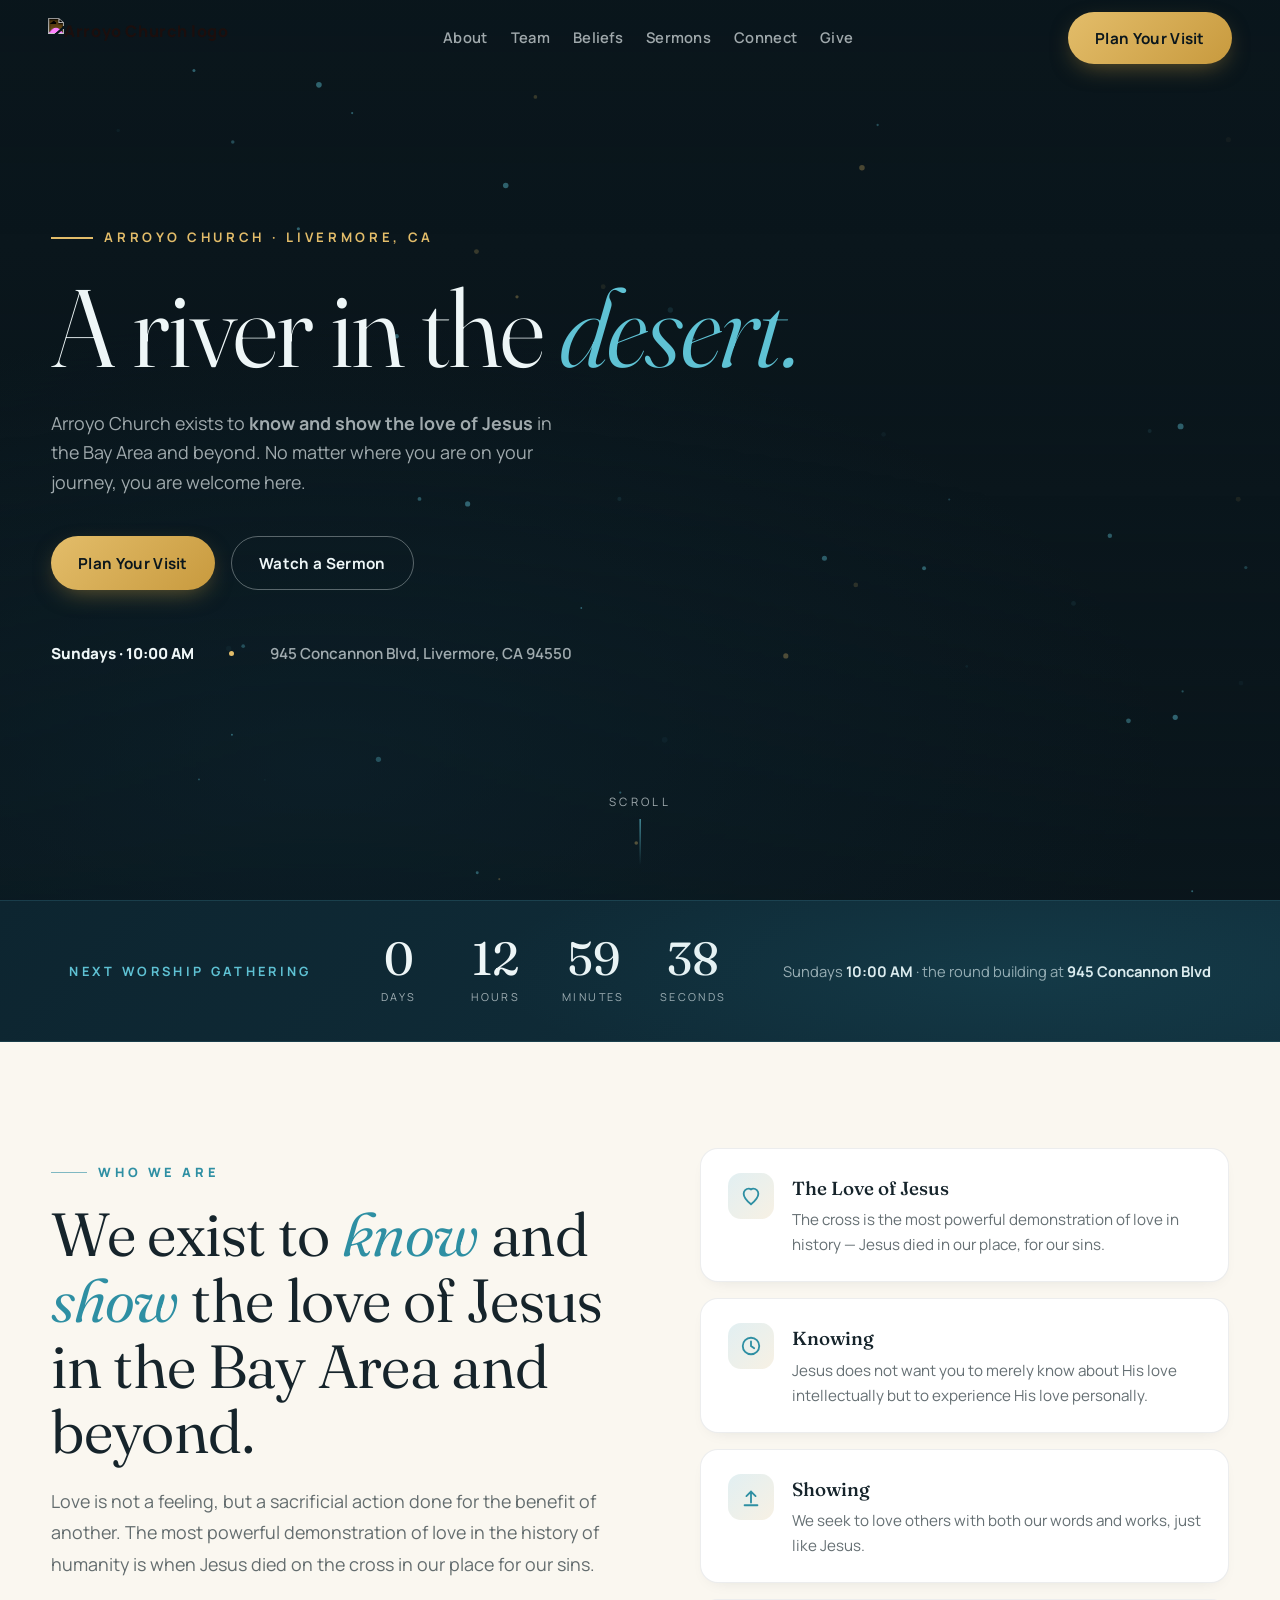
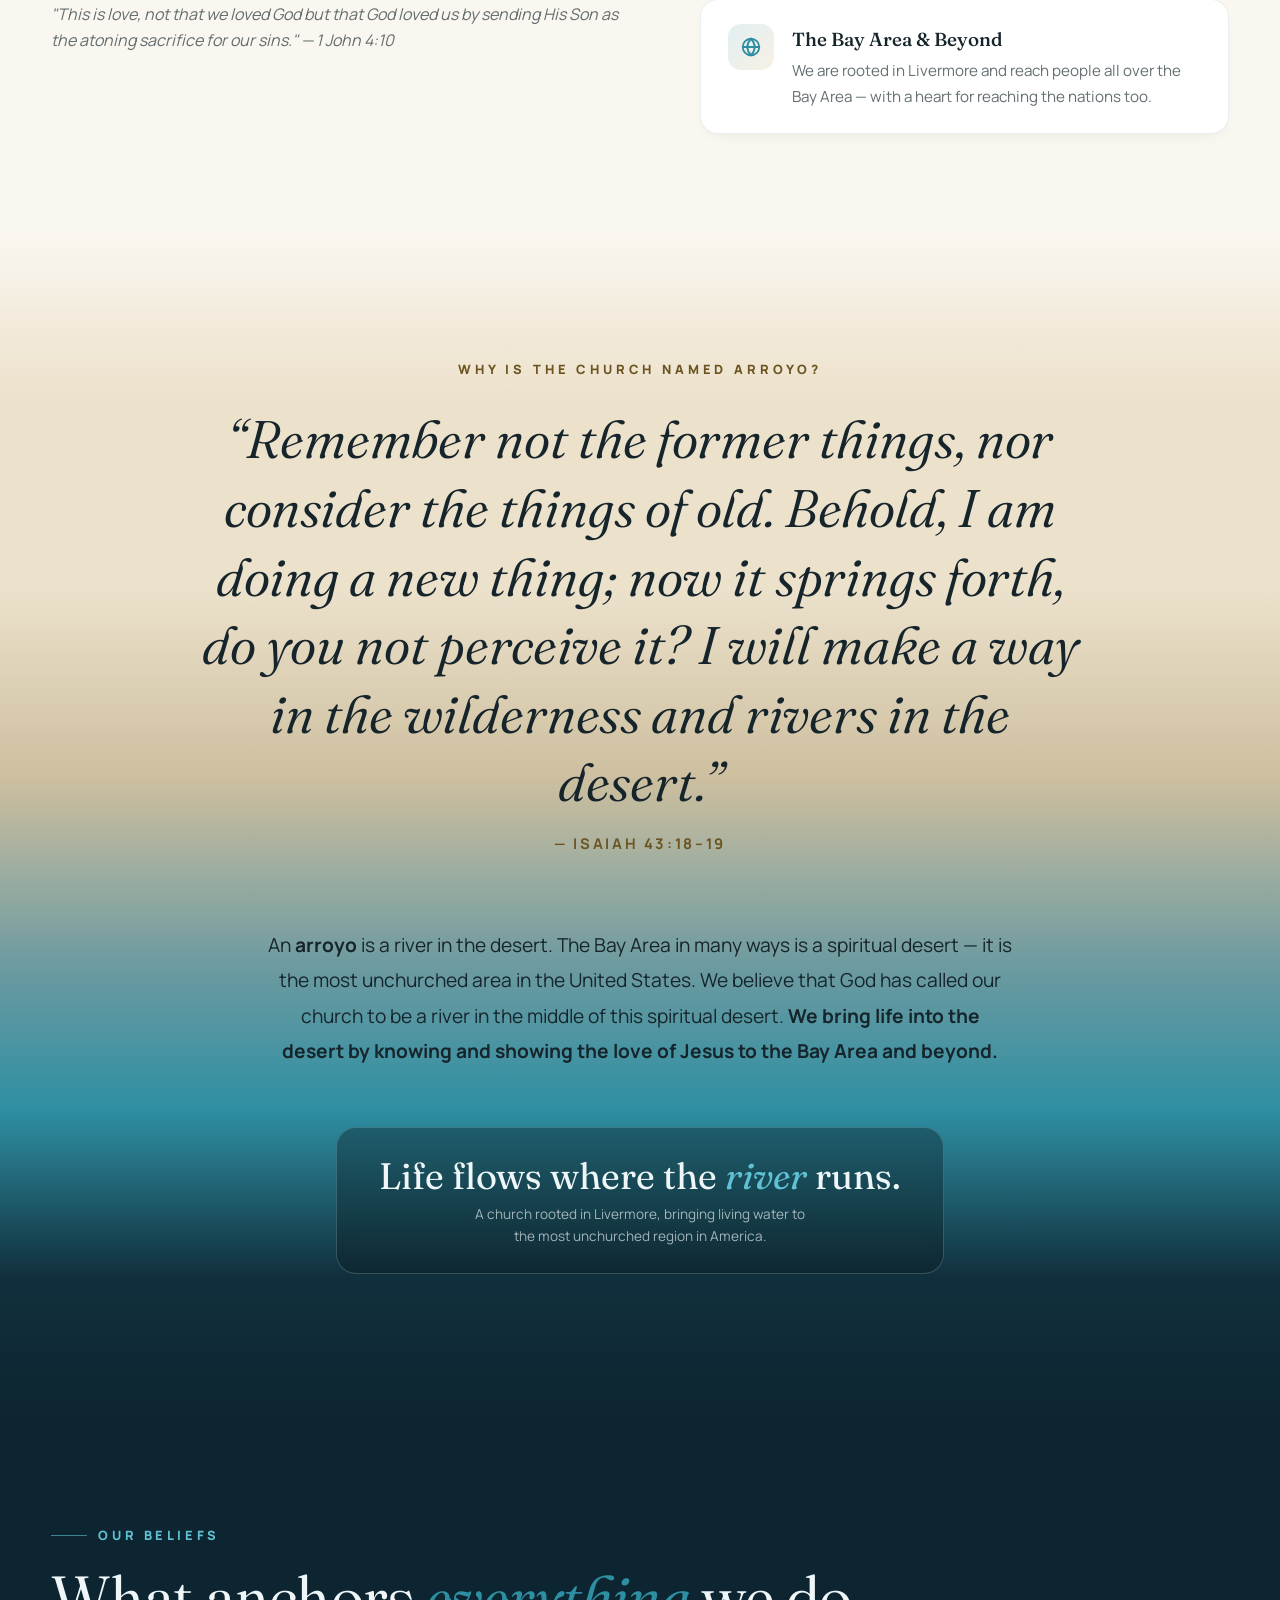
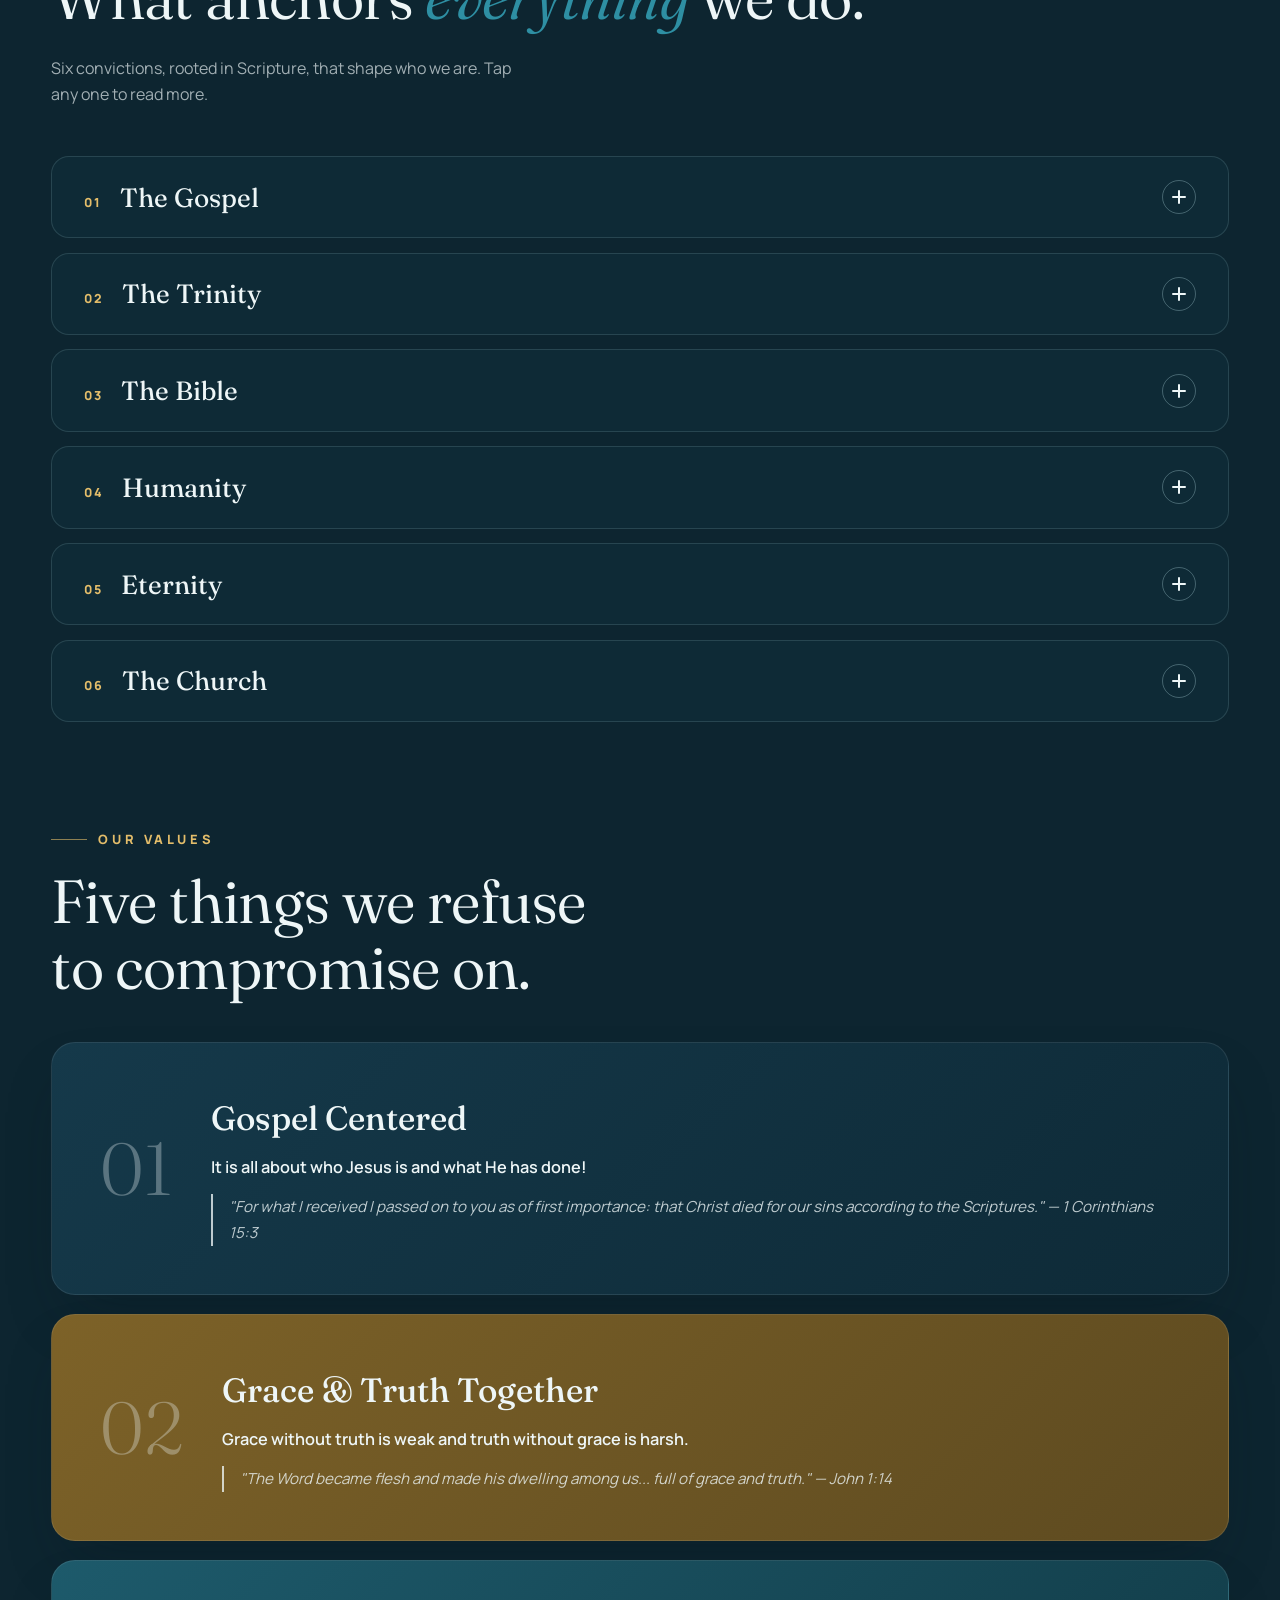
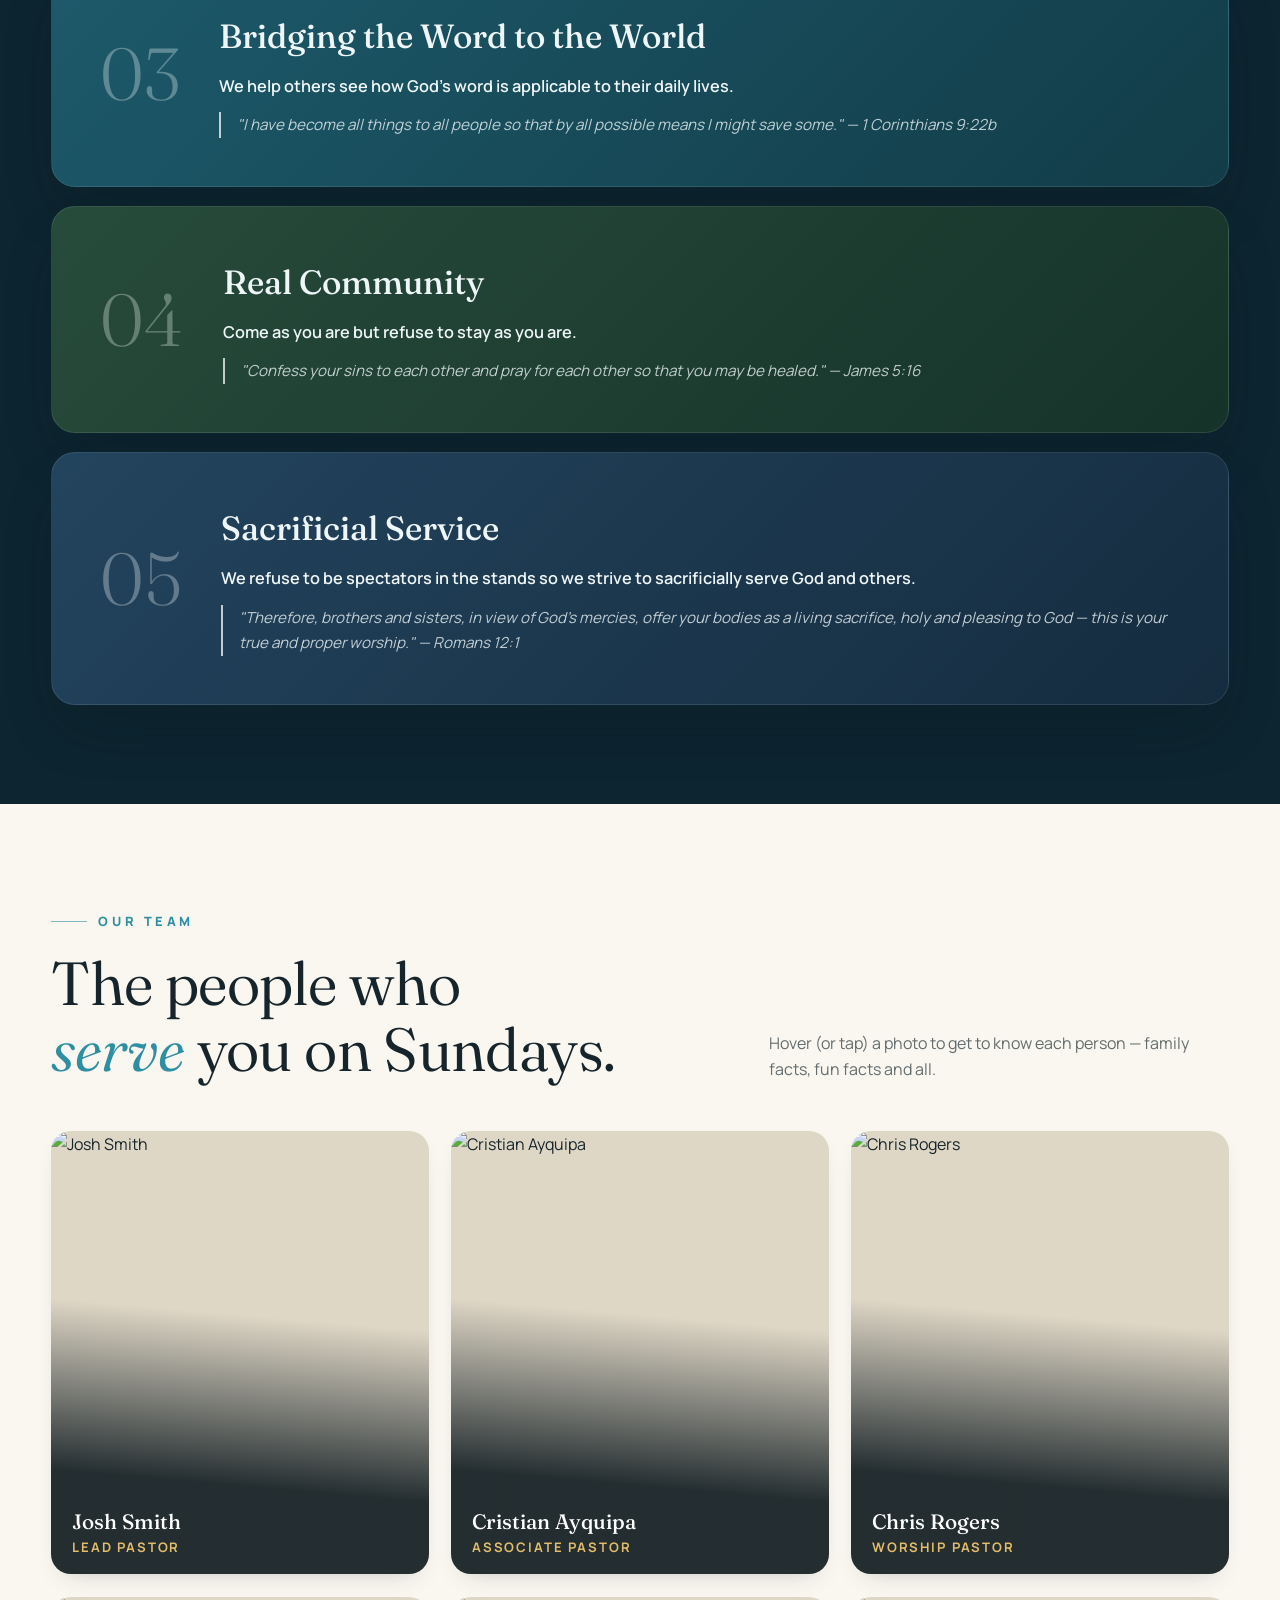
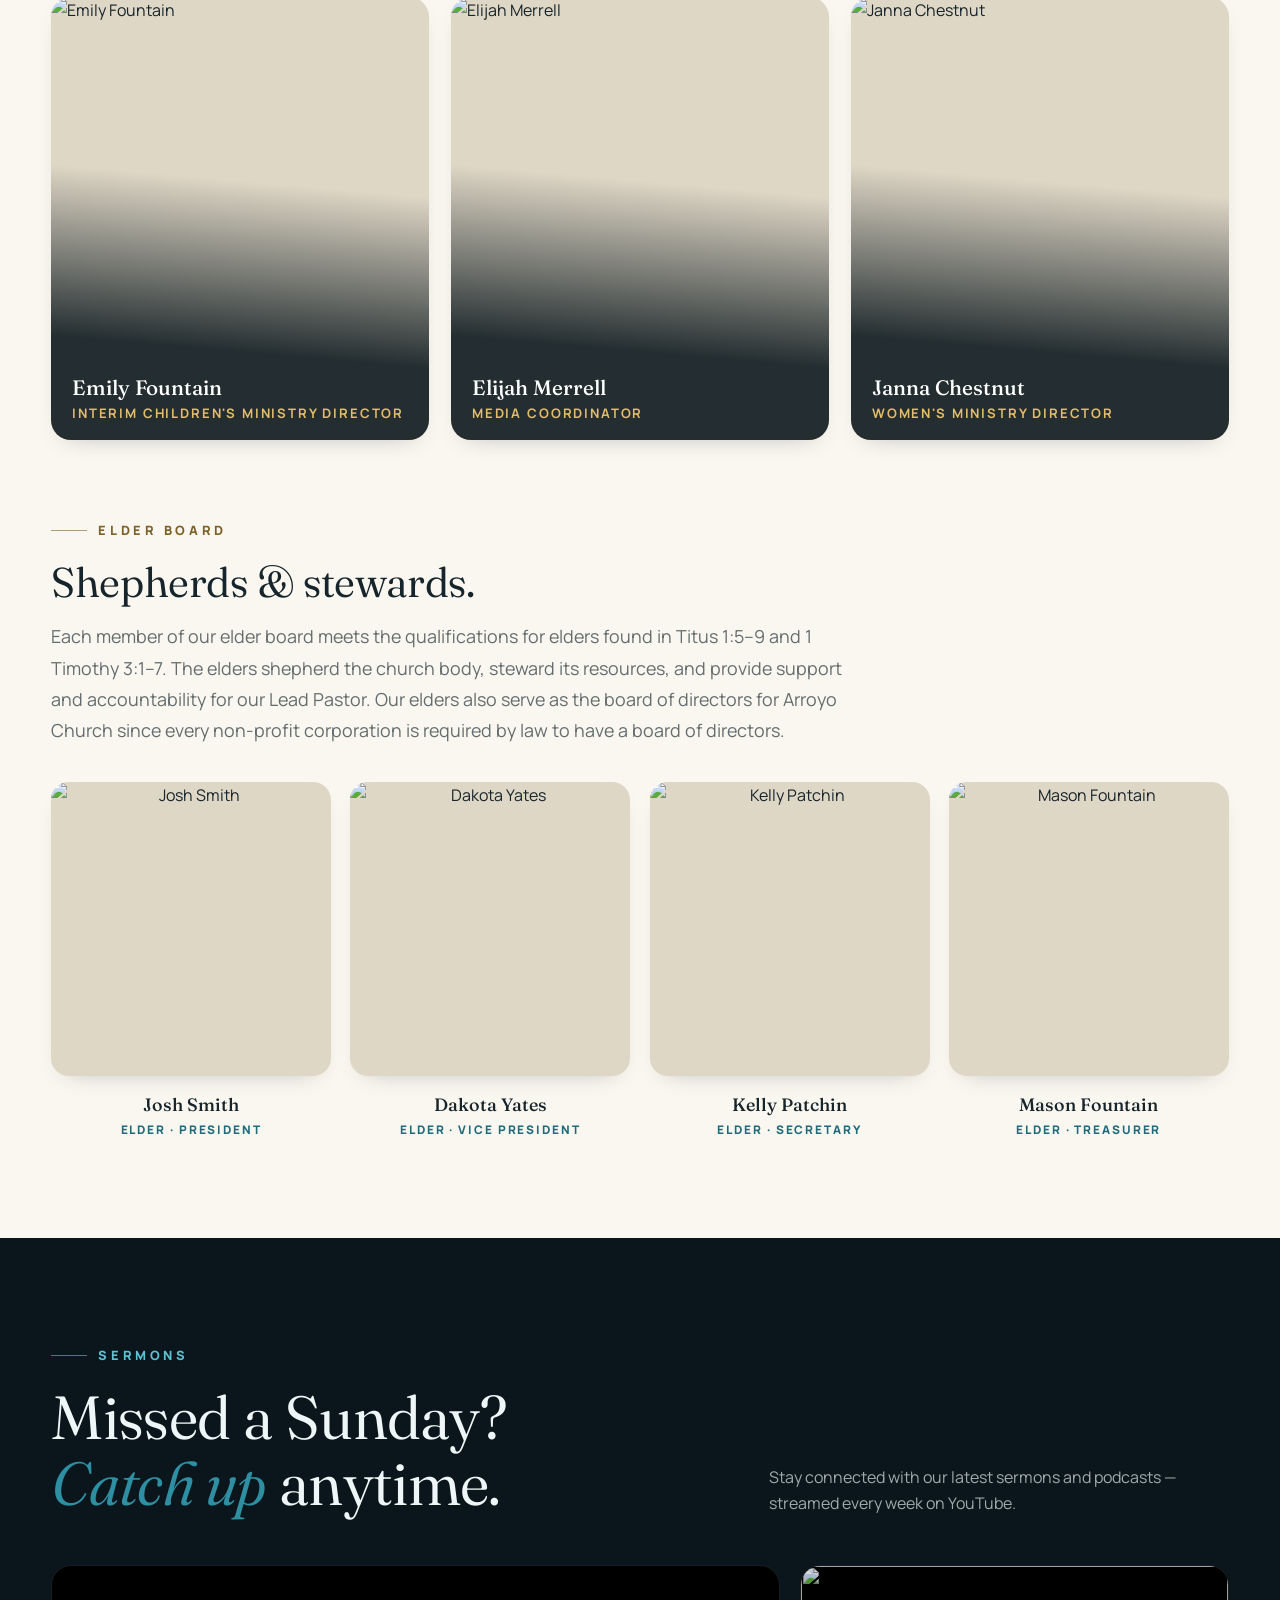
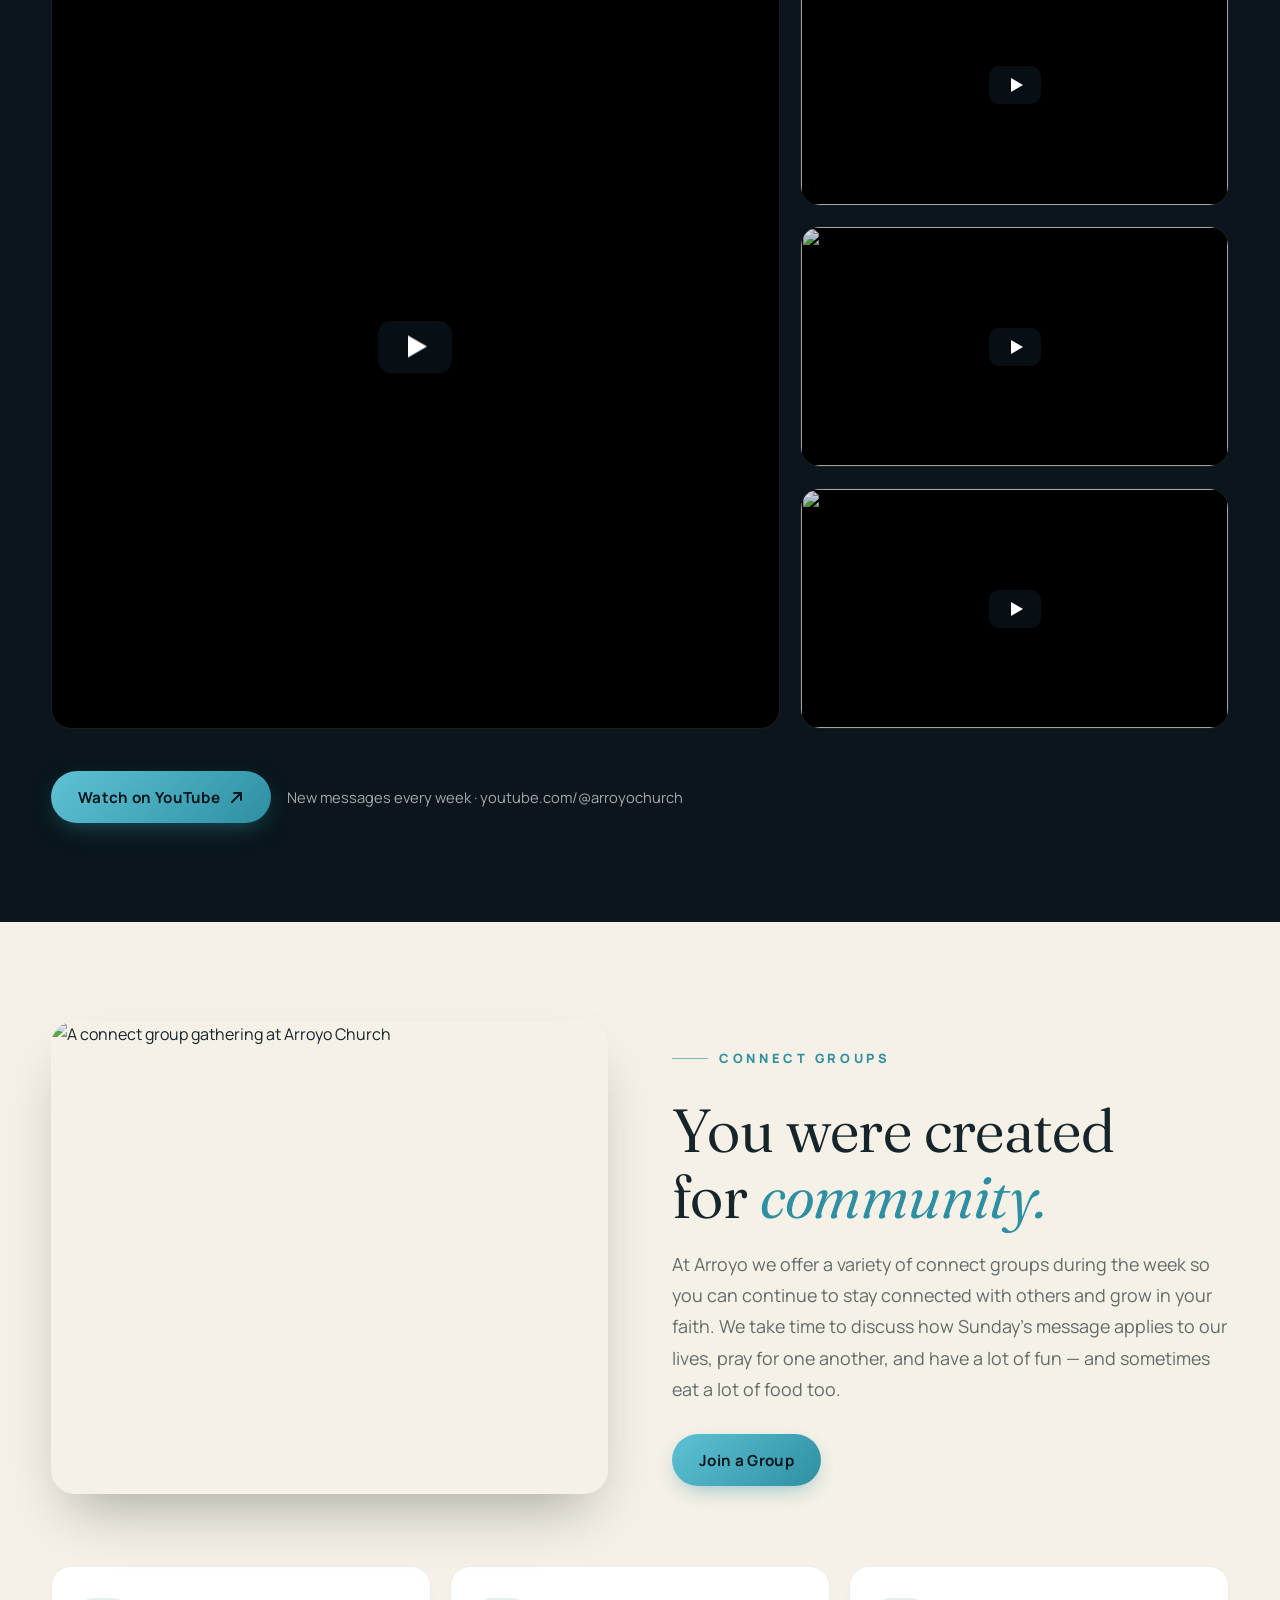
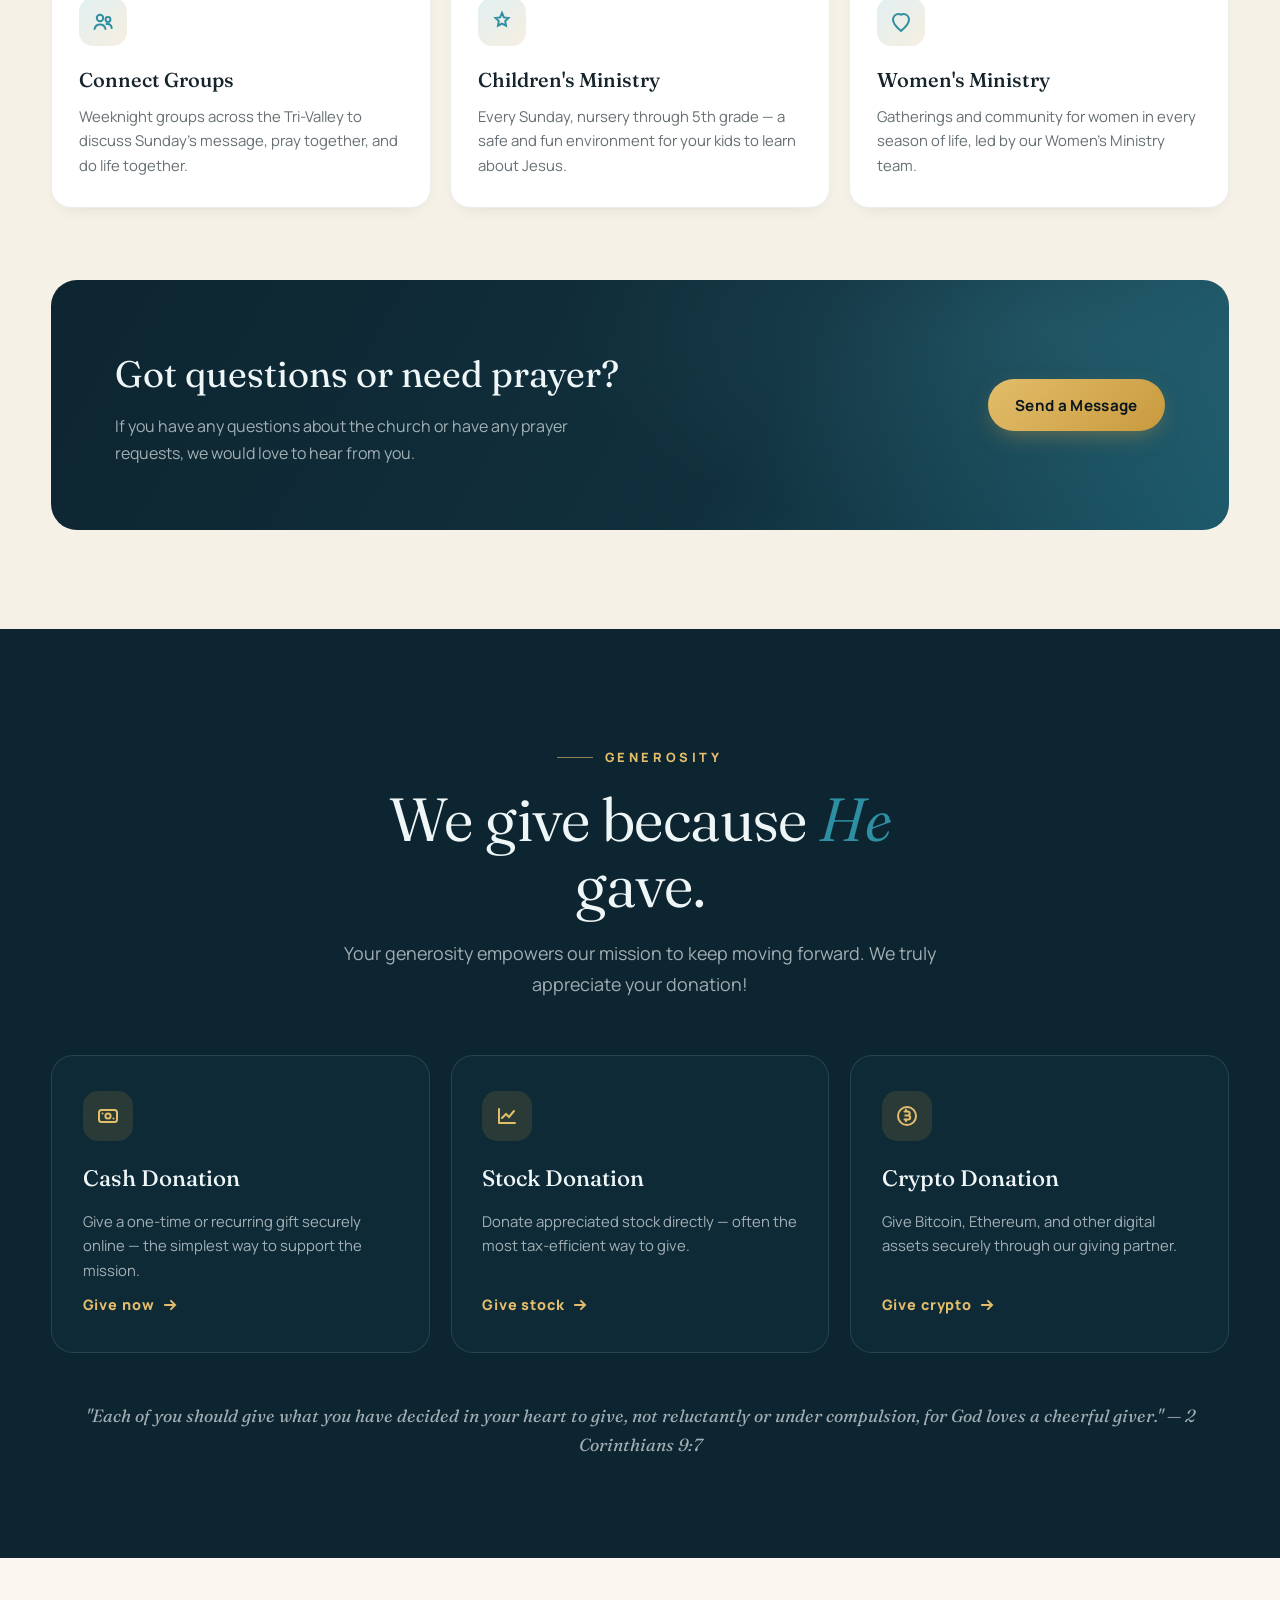
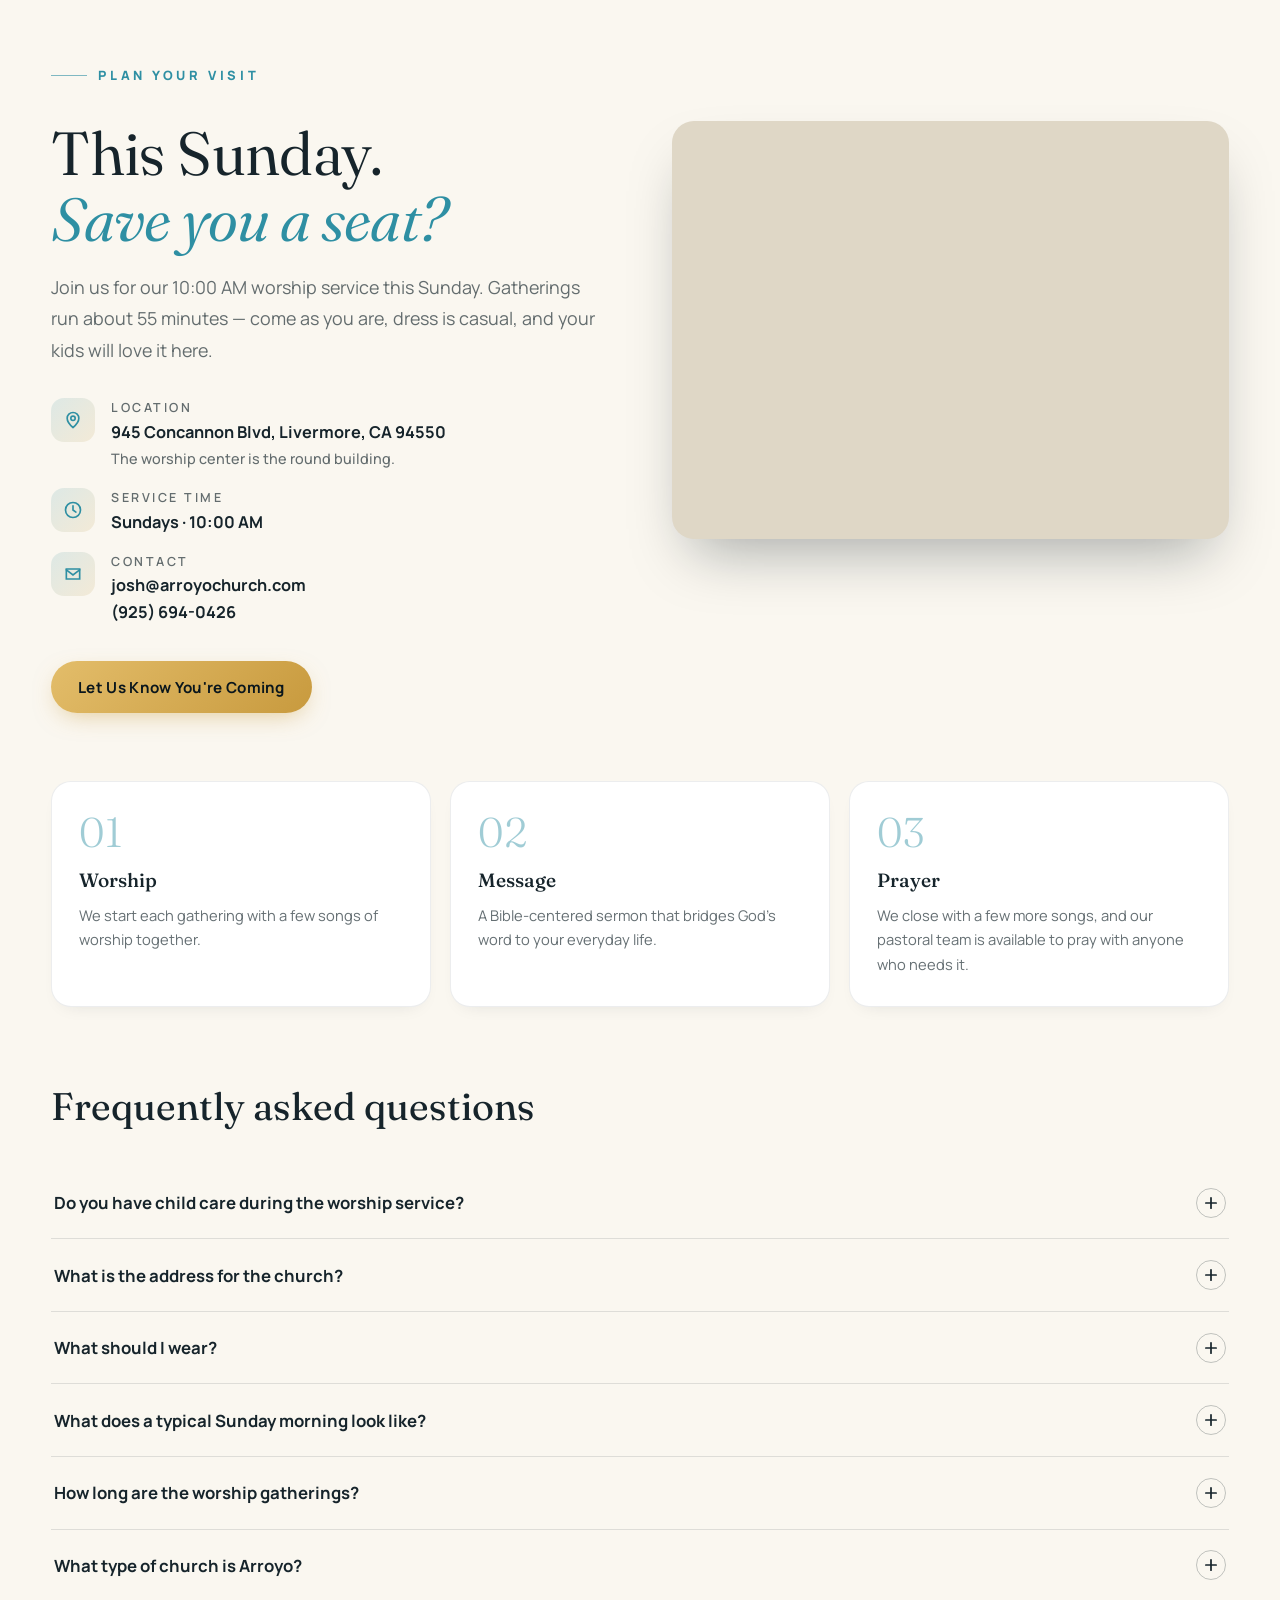
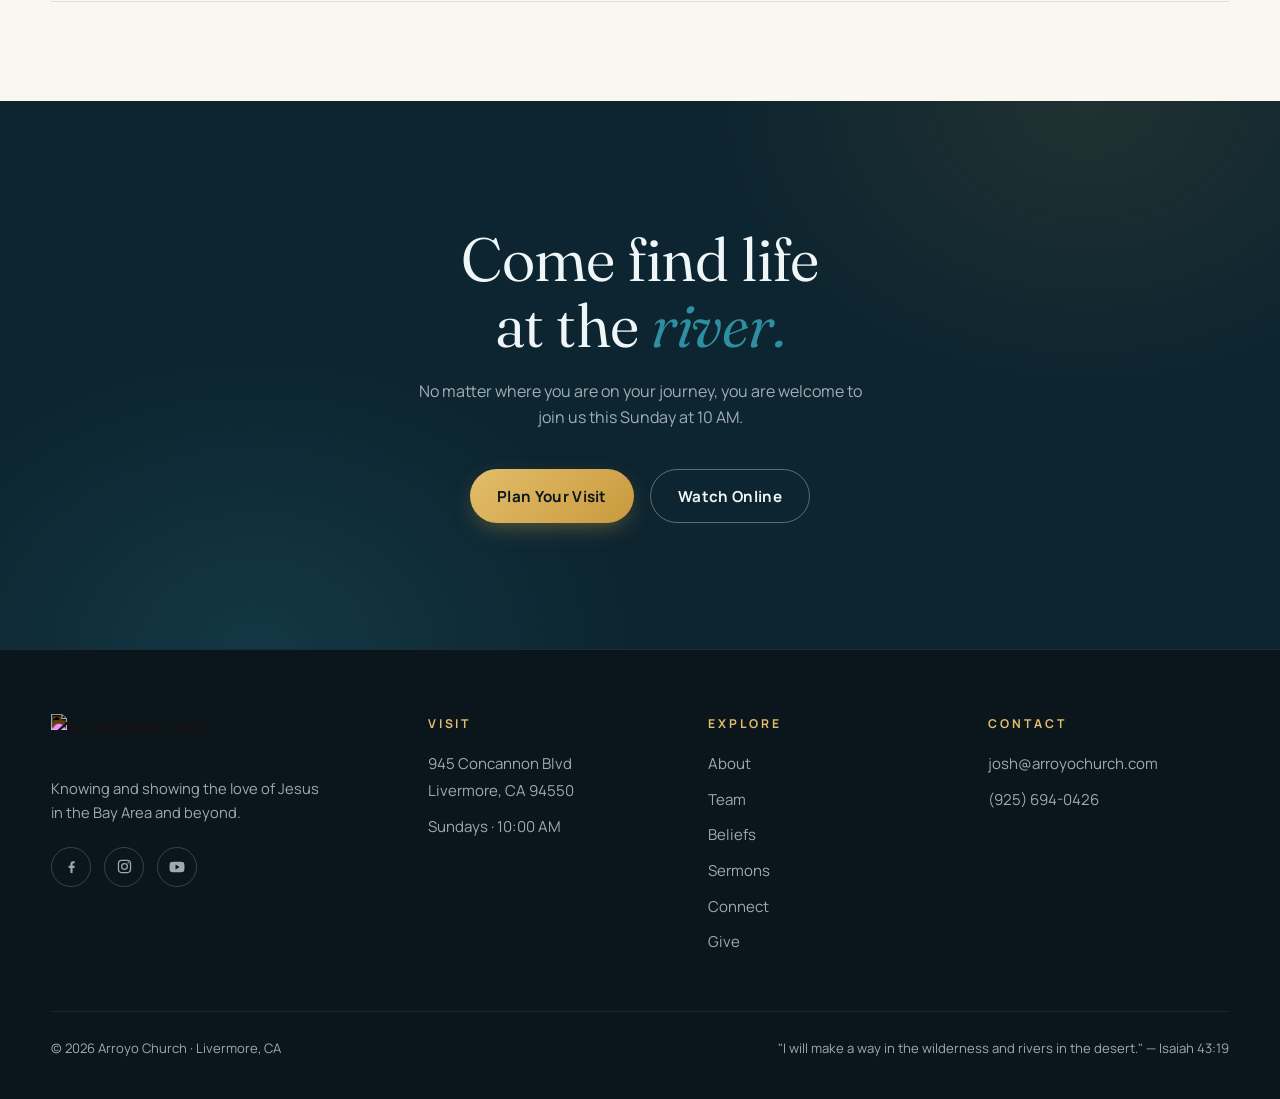
==== index.html @ ec0a1ccd "Arroyo Church redesign: 'A River in the Desert' single-file site Scroll-narrative redesign of arroyo" ====
<!DOCTYPE html>
<html lang="en">
<head>
<meta charset="UTF-8">
<meta name="viewport" content="width=device-width, initial-scale=1.0">
<title>Arroyo Church | A River in the Desert — Livermore, CA</title>
<meta name="description" content="Arroyo Church exists to know and show the love of Jesus in the Bay Area and beyond. Join us Sundays at 10 AM — 945 Concannon Blvd, Livermore, CA.">
<link rel="icon" href="https://images.squarespace-cdn.com/content/v1/68532fdd269d6a05dbb80b84/020591a5-a8b3-4193-bce6-9a4641de3e7a/favicon.ico">
<link rel="preconnect" href="https://images.squarespace-cdn.com">
<link rel="preconnect" href="https://fonts.googleapis.com">
<link rel="preconnect" href="https://fonts.gstatic.com" crossorigin>
<link href="https://fonts.googleapis.com/css2?family=Fraunces:ital,opsz,wght@0,9..144,300..700;1,9..144,300..700&family=Manrope:wght@400;500;600;700;800&display=swap" rel="stylesheet">
<script>document.documentElement.classList.add('js');</script>
<style>
/* ════════════════════════ DESIGN TOKENS ════════════════════════ */
:root{
  --ink:        #0a161c;   /* deep water night */
  --deep:       #0d2530;   /* river deep */
  --deep-2:     #11303d;
  --river:      #2e8fa3;   /* river teal */
  --river-lt:   #5fc2d4;
  --foam:       #bfe7ee;
  --sand:       #ece1cb;   /* desert sand */
  --sand-2:     #f6f1e6;
  --paper:      #faf7f0;
  --gold:       #c89a3e;   /* desert gold */
  --gold-lt:    #e3bd6a;
  --text-dk:    #16242b;
  --text-lt:    #eef6f7;
  --muted-lt:   rgba(238,246,247,.66);
  --muted-dk:   rgba(22,36,43,.66);
  --display:    'Fraunces', Georgia, serif;
  --body:       'Manrope', -apple-system, sans-serif;
  --nav-h:      76px;
  --ease-out:   cubic-bezier(.16,1,.3,1);
  --shadow-lg:  0 30px 60px -20px rgba(10,22,28,.35);
}
*{margin:0;padding:0;box-sizing:border-box}
html{scroll-behavior:smooth}
html:focus-within{scroll-behavior:smooth}
body{
  font-family:var(--body);
  background:var(--ink);
  color:var(--text-lt);
  line-height:1.65;
  -webkit-font-smoothing:antialiased;
  overflow-x:hidden;
}
img{max-width:100%;display:block}
a{color:inherit;text-decoration:none}
button{font-family:inherit;cursor:pointer;border:none;background:none;color:inherit}
::selection{background:var(--river);color:#fff}
.skip-link{position:absolute;left:-9999px;top:0;background:var(--gold);color:var(--ink);padding:.7rem 1.2rem;z-index:200;font-weight:700;border-radius:0 0 8px 0}
.skip-link:focus{left:0}
:focus-visible{outline:2px solid var(--river);outline-offset:3px;box-shadow:0 0 0 5px rgba(95,194,212,.85)}
.sr-only{position:absolute;width:1px;height:1px;padding:0;margin:-1px;overflow:hidden;clip:rect(0,0,0,0);white-space:nowrap;border:0}

/* ════════════════════════ SCROLL PROGRESS RIVER ════════════════════════ */
#river-progress{
  position:fixed;top:0;left:0;height:4px;width:0%;z-index:120;
  background:linear-gradient(90deg,var(--gold) 0%,var(--river) 55%,var(--river-lt) 100%);
  box-shadow:0 0 12px rgba(95,194,212,.6);
  transition:width .08s linear;
}

/* ════════════════════════ CUSTOM CURSOR ════════════════════════ */
#cursor-dot,#cursor-ring{position:fixed;top:0;left:0;pointer-events:none;z-index:150;border-radius:50%;display:none}
@media (pointer:fine){
  #cursor-dot,#cursor-ring{display:block}
  #cursor-dot{width:7px;height:7px;background:var(--river-lt);transform:translate(-50%,-50%)}
  #cursor-ring{
    width:38px;height:38px;border:1.5px solid rgba(95,194,212,.55);
    transform:translate(-50%,-50%);
    transition:width .25s var(--ease-out),height .25s var(--ease-out),border-color .25s,background-color .25s;
  }
  #cursor-ring.hovering{width:58px;height:58px;border-color:var(--gold-lt);background:rgba(200,154,62,.08)}
}
@media (prefers-reduced-motion:reduce){
  #cursor-dot,#cursor-ring{display:none!important}
}

/* ════════════════════════ NAVIGATION ════════════════════════ */
#site-nav{
  position:fixed;top:0;left:0;right:0;z-index:100;height:var(--nav-h);
  display:flex;align-items:center;justify-content:space-between;
  padding:0 clamp(1.2rem,4vw,3rem);
  transition:background .4s,backdrop-filter .4s,box-shadow .4s,height .4s;
}
#site-nav.scrolled{
  height:62px;
  background:rgba(10,22,28,.78);
  backdrop-filter:blur(18px) saturate(1.4);
  -webkit-backdrop-filter:blur(18px) saturate(1.4);
  box-shadow:0 1px 0 rgba(255,255,255,.07);
}
.nav-logo{display:flex;align-items:center;gap:.7rem;font-weight:800;letter-spacing:.04em}
.nav-logo img{height:40px;width:auto;filter:invert(1) brightness(1.6);transition:height .4s}
#site-nav.scrolled .nav-logo img{height:32px}
.nav-links{display:flex;align-items:center;gap:clamp(.8rem,1.8vw,1.8rem);list-style:none}
.nav-links a{
  font-size:.92rem;font-weight:600;letter-spacing:.02em;color:var(--muted-lt);
  position:relative;padding:.4rem 0;transition:color .25s;
}
.nav-links a::after{
  content:'';position:absolute;left:0;bottom:0;height:2px;width:100%;
  background:linear-gradient(90deg,var(--gold),var(--river-lt));
  transform:scaleX(0);transform-origin:left;transition:transform .3s var(--ease-out);
}
.nav-links a:hover,.nav-links a[aria-current="true"]{color:var(--text-lt)}
.nav-links a:hover::after,.nav-links a[aria-current="true"]::after{transform:scaleX(1)}
.btn{
  display:inline-flex;align-items:center;gap:.55rem;
  font-weight:700;font-size:.95rem;letter-spacing:.02em;
  padding:.85rem 1.7rem;border-radius:999px;
  transition:transform .3s var(--ease-out),box-shadow .3s,background .3s,color .3s;
  will-change:transform;
}
.btn-gold{background:linear-gradient(135deg,var(--gold-lt),var(--gold));color:var(--ink);box-shadow:0 8px 24px -8px rgba(200,154,62,.55)}
.btn-gold:hover{box-shadow:0 14px 34px -8px rgba(200,154,62,.7)}
.btn-ghost{border:1.5px solid rgba(238,246,247,.35);color:var(--text-lt)}
.btn-ghost:hover{border-color:var(--river-lt);background:rgba(95,194,212,.1)}
.btn-river{background:linear-gradient(135deg,var(--river-lt),var(--river));color:var(--ink);box-shadow:0 8px 24px -8px rgba(46,143,163,.6)}
.nav-cta{display:inline-flex}
#hamburger{display:none;flex-direction:column;gap:5px;padding:.6rem;z-index:130}
#hamburger span{display:block;width:24px;height:2px;background:var(--text-lt);transition:transform .35s var(--ease-out),opacity .25s}
body.menu-open #hamburger span:nth-child(1){transform:translateY(7px) rotate(45deg)}
body.menu-open #hamburger span:nth-child(2){opacity:0}
body.menu-open #hamburger span:nth-child(3){transform:translateY(-7px) rotate(-45deg)}

#mobile-menu{
  position:fixed;inset:0;z-index:110;background:rgba(10,22,28,.97);
  backdrop-filter:blur(20px);-webkit-backdrop-filter:blur(20px);
  display:flex;flex-direction:column;justify-content:center;padding:0 9vw;
  overflow-y:auto;
  opacity:0;visibility:hidden;transition:opacity .4s,visibility .4s;
}
body.menu-open{overflow:hidden}
@media (max-height:580px){
  #mobile-menu{justify-content:flex-start;padding-top:84px;padding-bottom:40px}
  #mobile-menu a{font-size:1.6rem;padding:.3rem 0}
}
body.menu-open #mobile-menu{opacity:1;visibility:visible}
#mobile-menu a{
  font-family:var(--display);font-size:clamp(2rem,8vw,3rem);font-weight:400;
  padding:.45rem 0;color:var(--text-lt);
  opacity:0;transform:translateY(24px);
  transition:opacity .5s var(--ease-out),transform .5s var(--ease-out),color .25s;
}
#mobile-menu a:hover{color:var(--river-lt)}
body.menu-open #mobile-menu a{opacity:1;transform:none}
#mobile-menu .mm-meta{margin-top:2rem;color:var(--muted-lt);font-size:.95rem;opacity:0;transition:opacity .6s .35s}
body.menu-open #mobile-menu .mm-meta{opacity:1}
@media (max-width:920px){
  .nav-links,.nav-cta{display:none}
  #hamburger{display:flex}
}

/* ════════════════════════ HERO ════════════════════════ */
#hero{
  position:relative;min-height:100vh;min-height:100svh;display:flex;align-items:center;
  overflow:hidden;isolation:isolate;
}
.hero-bg{
  position:absolute;inset:-6%;z-index:-3;
  background:url('https://images.squarespace-cdn.com/content/v1/68532fdd269d6a05dbb80b84/f957ea93-9c19-46da-87b8-06145dfac63b/R6II5797.jpg?format=2500w') center 30%/cover no-repeat;
  animation:kenburns 26s ease-in-out infinite alternate;
  will-change:transform;
}
@keyframes kenburns{from{transform:scale(1)}to{transform:scale(1.09) translateY(-1.5%)}}
.hero-tint{
  position:absolute;inset:0;z-index:-2;
  background:
    radial-gradient(120% 90% at 25% 85%,rgba(13,37,48,.55) 0%,transparent 55%),
    linear-gradient(180deg,rgba(10,22,28,.62) 0%,rgba(10,22,28,.42) 45%,rgba(10,22,28,.88) 100%);
}
#water{position:absolute;inset:0;z-index:-1;width:100%;height:100%}
.hero-inner{
  width:min(1200px,92vw);margin:0 auto;padding:calc(var(--nav-h) + 4vh) 0 14vh;
}
.hero-eyebrow{
  display:inline-flex;align-items:center;gap:.7rem;
  font-size:.82rem;font-weight:700;letter-spacing:.28em;text-transform:uppercase;
  color:var(--gold-lt);margin-bottom:1.4rem;
}
.hero-eyebrow::before{content:'';width:42px;height:1.5px;background:var(--gold-lt)}
#hero h1{
  font-family:var(--display);font-weight:330;
  font-size:clamp(2.9rem,8.6vw,7.2rem);
  line-height:1.02;letter-spacing:-.015em;max-width:13ch;
}
#hero h1 em{font-style:italic;color:var(--river-lt)}
#hero h1 .w{display:inline-block;overflow:hidden;vertical-align:bottom}
#hero h1 .w>span{display:inline-block;transform:translateY(110%);transition:transform 1s var(--ease-out)}
body.loaded #hero h1 .w>span{transform:none}
.hero-sub{
  max-width:46ch;margin-top:1.6rem;font-size:clamp(1rem,1.4vw,1.2rem);
  color:var(--muted-lt);
}
.js .hero-sub{opacity:0;transform:translateY(18px);transition:opacity .9s .5s,transform .9s .5s var(--ease-out)}
.js body.loaded .hero-sub{opacity:1;transform:none}
.hero-ctas{
  display:flex;flex-wrap:wrap;gap:1rem;margin-top:2.4rem;
}
.js .hero-ctas{opacity:0;transform:translateY(18px);transition:opacity .9s .7s,transform .9s .7s var(--ease-out)}
.js body.loaded .hero-ctas{opacity:1;transform:none}
.hero-service{
  margin-top:3.2rem;display:flex;flex-wrap:wrap;gap:.6rem 2.2rem;align-items:center;
  font-size:.95rem;font-weight:600;color:var(--muted-lt);
}
.js .hero-service{opacity:0;transition:opacity .9s .95s}
.js body.loaded .hero-service{opacity:1}
.hero-service strong{color:var(--text-lt);font-weight:800}
.hero-service .dot{width:5px;height:5px;border-radius:50%;background:var(--gold-lt);flex:none}
.scroll-cue{
  position:absolute;bottom:2.2rem;left:50%;transform:translateX(-50%);
  display:flex;flex-direction:column;align-items:center;gap:.5rem;
  font-size:.72rem;letter-spacing:.3em;text-transform:uppercase;color:var(--muted-lt);
}
.js .scroll-cue{opacity:0;transition:opacity 1s 1.3s}
.js body.loaded .scroll-cue{opacity:1}
.scroll-cue .line{width:1.5px;height:46px;background:linear-gradient(var(--river-lt),transparent);position:relative;overflow:hidden}
.scroll-cue .line::after{
  content:'';position:absolute;top:-50%;left:0;width:100%;height:50%;
  background:var(--foam);animation:drip 2.1s ease-in-out infinite;
}
@keyframes drip{to{top:110%}}
@media (max-width:700px){.scroll-cue{display:none}}

/* ════════════════════════ COUNTDOWN STRIP ════════════════════════ */
#countdown{
  position:relative;background:linear-gradient(135deg,var(--deep) 0%,var(--deep-2) 100%);
  border-top:1px solid rgba(95,194,212,.15);border-bottom:1px solid rgba(95,194,212,.15);
  padding:2.2rem clamp(1.2rem,5vw,4rem);
  display:flex;flex-wrap:wrap;align-items:center;justify-content:center;gap:1.4rem 3.5rem;
  overflow:hidden;
}
#countdown::before{
  content:'';position:absolute;inset:0;opacity:.5;pointer-events:none;
  background:radial-gradient(60% 130% at 80% 50%,rgba(46,143,163,.25),transparent 70%);
}
.cd-label{font-size:.8rem;font-weight:700;letter-spacing:.26em;text-transform:uppercase;color:var(--river-lt)}
.cd-units{display:flex;gap:clamp(.9rem,3vw,2.2rem)}
.cd-unit{text-align:center;min-width:62px}
.cd-num{font-family:var(--display);font-size:clamp(1.9rem,4vw,2.9rem);font-weight:430;line-height:1;font-variant-numeric:tabular-nums}
.cd-word{font-size:.68rem;letter-spacing:.22em;text-transform:uppercase;color:var(--muted-lt);margin-top:.35rem}
#cd-live{display:none;font-family:var(--display);font-size:clamp(1.4rem,3vw,2rem);color:var(--gold-lt)}
.cd-where{font-size:.92rem;color:var(--muted-lt)}
.cd-where strong{color:var(--text-lt)}

/* ════════════════════════ SHARED SECTION CHROME ════════════════════════ */
section{position:relative}
.wrap{width:min(1200px,92vw);margin:0 auto}
.eyebrow{
  display:inline-flex;align-items:center;gap:.7rem;
  font-size:.8rem;font-weight:800;letter-spacing:.28em;text-transform:uppercase;
  margin-bottom:1.2rem;
}
.eyebrow::before{content:'';width:36px;height:1.5px;background:currentColor;opacity:.6}
/* darker accents on light sections for WCAG AA contrast */
#about .eyebrow,#team .eyebrow,#visit .eyebrow,#connect .eyebrow{color:#1f6b7c}
.ecard .role{color:#1f6b7c}
.h2{
  font-family:var(--display);font-weight:360;letter-spacing:-.01em;
  font-size:clamp(2.1rem,5vw,3.8rem);line-height:1.08;
}
.h2 em{font-style:italic;color:var(--river)}
.lead{font-size:clamp(1.02rem,1.4vw,1.18rem);line-height:1.75}

/* reveal-on-scroll (hidden state only applies when JS is running — html.js) */
.js .reveal{opacity:0;transform:translateY(34px);transition:opacity .9s var(--ease-out),transform .9s var(--ease-out);transition-delay:var(--d,0s)}
.js .reveal.in{opacity:1;transform:none}
@media (prefers-reduced-motion:reduce){
  .js .reveal{opacity:1;transform:none;transition:none}
  .hero-bg{animation:none}
  .scroll-cue .line::after{animation:none}
  #hero h1 .w>span,.hero-sub,.hero-ctas,.hero-service,.scroll-cue{transition:none!important;transform:none!important;opacity:1!important}
  *{scroll-behavior:auto!important}
}

/* ════════════════════════ ABOUT / MISSION ════════════════════════ */
#about{background:var(--paper);color:var(--text-dk);padding:clamp(5rem,11vh,9rem) 0}
#about .eyebrow{color:var(--river)}
.mission-grid{display:grid;grid-template-columns:1.05fr .95fr;gap:clamp(2rem,5vw,5rem);align-items:start}
.mission-copy p{margin-top:1.3rem;color:var(--muted-dk)}
.mission-cards{display:grid;gap:1rem;margin-top:.4rem}
.mcard{
  background:#fff;border:1px solid rgba(22,36,43,.08);border-radius:18px;
  padding:1.5rem 1.7rem;display:flex;gap:1.1rem;align-items:flex-start;
  box-shadow:0 6px 18px -12px rgba(22,36,43,.18);
  transition:transform .35s var(--ease-out),box-shadow .35s;
}
.mcard:hover{transform:translateY(-4px);box-shadow:0 18px 34px -16px rgba(22,36,43,.28)}
.mcard .ic{
  flex:none;width:46px;height:46px;border-radius:13px;display:grid;place-items:center;
  background:linear-gradient(135deg,rgba(46,143,163,.14),rgba(200,154,62,.14));color:var(--river);
}
.mcard h3{font-family:var(--display);font-weight:520;font-size:1.18rem;margin-bottom:.2rem;color:var(--text-dk)}
.mcard p{font-size:.95rem;color:var(--muted-dk)}

/* ════════════════════════ STORY: DESERT → RIVER ════════════════════════ */
#story{
  color:var(--text-dk);
  background:linear-gradient(180deg,var(--paper) 0%,var(--sand) 14%,var(--sand) 30%, #cdbf9f 46%, #6c9aa0 62%, var(--river) 74%, var(--deep-2) 88%, var(--deep) 100%);
  padding:clamp(6rem,14vh,11rem) 0 clamp(7rem,16vh,12rem);
  overflow:clip;
}
.story-inner{position:relative;width:min(900px,92vw);margin:0 auto;text-align:center}
#river-svg{
  position:absolute;top:-4%;left:50%;transform:translateX(-50%);height:108%;width:auto;
  z-index:0;pointer-events:none;opacity:.85;
}
#river-svg path{stroke-linecap:round;fill:none}
.story-z{position:relative;z-index:1}
.story-kicker{font-size:.8rem;font-weight:800;letter-spacing:.3em;text-transform:uppercase;color:#6b5420}
.story-verse{
  font-family:var(--display);font-weight:350;font-style:italic;
  font-size:clamp(1.7rem,4.4vw,3.3rem);line-height:1.3;margin:1.6rem 0 .9rem;
}
.story-verse .vw{opacity:.45;transition:opacity .35s linear}
.story-verse .vw.lit{opacity:1}
.story-ref{font-size:.92rem;letter-spacing:.18em;text-transform:uppercase;font-weight:700;color:#6b5420}
.story-body{
  max-width:62ch;margin:4.5rem auto 0;font-size:clamp(1.05rem,1.5vw,1.25rem);line-height:1.85;
}
.story-body strong{color:inherit}
.story-stat{
  margin-top:3.6rem;display:inline-flex;flex-direction:column;gap:.3rem;align-items:center;
  padding:1.6rem 2.6rem;border-radius:20px;
  background:rgba(10,22,28,.35);backdrop-filter:blur(8px);-webkit-backdrop-filter:blur(8px);
  border:1px solid rgba(191,231,238,.22);color:var(--text-lt);
}
.story-stat .big{font-family:var(--display);font-size:clamp(1.5rem,3.4vw,2.3rem);font-weight:400;line-height:1.2}
.story-stat .big em{color:var(--river-lt);font-style:italic}
.story-stat .small{font-size:.85rem;color:var(--muted-lt);max-width:42ch}

/* ════════════════════════ BELIEFS ════════════════════════ */
#beliefs{background:var(--deep);padding:clamp(5rem,11vh,9rem) 0}
#beliefs .eyebrow{color:var(--river-lt)}
.beliefs-head{display:flex;flex-wrap:wrap;align-items:flex-end;justify-content:space-between;gap:1.5rem;margin-bottom:3rem}
.beliefs-head p{max-width:48ch;color:var(--muted-lt)}
.belief-list{display:grid;gap:.9rem}
.belief{
  border:1px solid rgba(191,231,238,.14);border-radius:18px;overflow:hidden;
  background:rgba(17,48,61,.5);transition:border-color .3s,background .3s;
}
.belief.open{border-color:rgba(200,154,62,.45);background:rgba(17,48,61,.85)}
.belief .b-h{margin:0}
.belief button{
  width:100%;display:flex;align-items:center;justify-content:space-between;gap:1.2rem;
  padding:1.45rem clamp(1.2rem,3vw,2rem);text-align:left;
}
.belief .b-title{display:flex;align-items:baseline;gap:1.1rem}
.belief .b-num{font-size:.78rem;font-weight:800;letter-spacing:.18em;color:var(--gold-lt)}
.belief .b-name{font-family:var(--display);font-weight:430;font-size:clamp(1.2rem,2.4vw,1.65rem)}
.belief .chev{flex:none;width:34px;height:34px;border-radius:50%;border:1.5px solid rgba(191,231,238,.3);display:grid;place-items:center;transition:transform .45s var(--ease-out),background .3s,border-color .3s}
.belief.open .chev{transform:rotate(45deg);background:var(--gold);border-color:var(--gold);color:var(--ink)}
.belief .b-body{max-height:0;overflow:hidden;visibility:hidden;transition:max-height .6s var(--ease-out),visibility 0s .6s}
.belief.open .b-body{visibility:visible;transition:max-height .6s var(--ease-out),visibility 0s 0s}
.belief .b-body-pad{padding:0 clamp(1.2rem,3vw,2rem) 1.7rem;color:var(--muted-lt);max-width:75ch;line-height:1.8}

/* ════════════════════════ VALUES (sticky stack) ════════════════════════ */
#values{background:var(--deep);padding:0 0 clamp(5rem,11vh,9rem)}
#values .wrap>.eyebrow{color:var(--gold-lt)}
.vstack{margin-top:2.6rem;display:grid;gap:1.2rem}
.vcard{
  position:sticky;border-radius:24px;padding:clamp(1.8rem,4vw,3rem);
  display:grid;grid-template-columns:auto 1fr;gap:clamp(1.2rem,3vw,2.6rem);align-items:center;
  box-shadow:var(--shadow-lg);border:1px solid rgba(255,255,255,.09);
  min-height:200px;
}
.vcard .v-num{
  font-family:var(--display);font-size:clamp(2.6rem,6vw,4.6rem);font-weight:300;line-height:1;opacity:.32;
}
.vcard h3{font-family:var(--display);font-weight:480;font-size:clamp(1.4rem,3vw,2.1rem);margin-bottom:.5rem}
.vcard .v-tag{font-size:1.02rem;font-weight:600;margin-bottom:.8rem}
.vcard blockquote{font-style:italic;font-size:.95rem;opacity:.78;border-left:2.5px solid currentColor;padding-left:1rem;line-height:1.7}
.vcard:nth-child(1){background:linear-gradient(135deg,#15394a,#0e2a37);top:calc(var(--nav-h) + 12px)}
.vcard:nth-child(2){background:linear-gradient(135deg,#7d6228,#5d4a20);top:calc(var(--nav-h) + 26px)}
.vcard:nth-child(3){background:linear-gradient(135deg,#1d5a6b,#123c48);top:calc(var(--nav-h) + 40px)}
.vcard:nth-child(4){background:linear-gradient(135deg,#274b3b,#16332a);top:calc(var(--nav-h) + 54px)}
.vcard:nth-child(5){background:linear-gradient(135deg,#23445e,#152c3f);top:calc(var(--nav-h) + 68px)}

/* ════════════════════════ TEAM ════════════════════════ */
#team{background:var(--paper);color:var(--text-dk);padding:clamp(5rem,11vh,9rem) 0}
#team .eyebrow{color:var(--river)}
.team-head{display:flex;flex-wrap:wrap;align-items:flex-end;justify-content:space-between;gap:1.5rem;margin-bottom:3rem}
.team-head p{max-width:46ch;color:var(--muted-dk)}
.team-grid{display:grid;grid-template-columns:repeat(3,1fr);gap:1.4rem}
.tcard{
  position:relative;border-radius:20px;overflow:hidden;background:#dfd7c6;
  aspect-ratio:4/4.7;cursor:pointer;
  transform-style:preserve-3d;transition:transform .4s var(--ease-out),box-shadow .4s;
  box-shadow:0 10px 26px -16px rgba(22,36,43,.35);
}
.tcard:hover{box-shadow:0 26px 50px -20px rgba(22,36,43,.45)}
.tcard img{position:absolute;inset:0;width:100%;height:100%;object-fit:cover;object-position:center 22%;transition:transform .6s var(--ease-out)}
.tcard:hover img{transform:scale(1.05)}
.tcard .t-scrim{
  position:absolute;inset:0;
  background:linear-gradient(185deg,transparent 42%,rgba(10,22,28,.88) 78%);
  transition:background .4s;
}
.tcard .t-toggle{
  position:absolute;inset:0;z-index:2;cursor:pointer;
  display:flex;flex-direction:column;justify-content:flex-end;align-items:flex-start;
  padding:1.15rem 1.3rem;text-align:left;color:#fff;
}
.tcard .t-toggle .t-name{font-family:var(--display);font-weight:480;font-size:1.3rem;line-height:1.15}
.tcard .t-toggle .role{font-size:.82rem;letter-spacing:.14em;text-transform:uppercase;font-weight:700;color:var(--gold-lt);margin-top:.25rem}
.tcard .t-facts{
  position:absolute;inset:0;z-index:3;display:flex;flex-direction:column;justify-content:flex-end;gap:.7rem;
  padding:1.5rem;color:var(--text-lt);pointer-events:none;
  background:linear-gradient(180deg,rgba(13,37,48,.55),rgba(10,22,28,.94));
  opacity:0;transform:translateY(12px);visibility:hidden;
  transition:opacity .4s var(--ease-out),transform .4s var(--ease-out),visibility 0s .4s;
}
.tcard:hover .t-facts,.tcard.flipped .t-facts,.tcard:focus-within .t-facts{
  opacity:1;transform:none;visibility:visible;
  transition:opacity .4s var(--ease-out),transform .4s var(--ease-out),visibility 0s 0s;
}
.tcard .t-facts h3{font-family:var(--display);font-size:1.25rem;font-weight:480}
.tcard .t-facts .role{font-size:.78rem;letter-spacing:.14em;text-transform:uppercase;font-weight:700;color:var(--gold-lt)}
.tcard .t-facts p{font-size:.88rem;line-height:1.6;color:var(--muted-lt)}
.tcard .t-facts p strong{color:var(--foam);font-weight:700}
.elders{margin-top:4.5rem}
.elders .lead{max-width:72ch;color:var(--muted-dk);margin-top:1rem}
.elder-grid{display:grid;grid-template-columns:repeat(4,1fr);gap:1.2rem;margin-top:2.2rem}
.ecard{text-align:center}
.ecard .e-img{
  border-radius:18px;overflow:hidden;aspect-ratio:1/1.05;background:#dfd7c6;
  box-shadow:0 10px 24px -16px rgba(22,36,43,.35);
  transition:transform .35s var(--ease-out),box-shadow .35s;
}
.ecard:hover .e-img{transform:translateY(-5px);box-shadow:0 22px 40px -18px rgba(22,36,43,.4)}
.ecard img{width:100%;height:100%;object-fit:cover;object-position:center 25%}
.ecard h3{font-family:var(--display);font-weight:500;font-size:1.12rem;margin-top:.9rem}
.ecard .role{font-size:.74rem;letter-spacing:.16em;text-transform:uppercase;font-weight:800;color:#1f6b7c}
@media (max-width:920px){.team-grid{grid-template-columns:repeat(2,1fr)}.elder-grid{grid-template-columns:repeat(2,1fr)}}
@media (max-width:560px){.team-grid{grid-template-columns:1fr}}

/* ════════════════════════ SERMONS ════════════════════════ */
#sermons{background:var(--ink);padding:clamp(5rem,11vh,9rem) 0}
#sermons .eyebrow{color:var(--river-lt)}
.sermon-head{display:flex;flex-wrap:wrap;align-items:flex-end;justify-content:space-between;gap:1.5rem;margin-bottom:3rem}
.sermon-head p{max-width:46ch;color:var(--muted-lt)}
.sermon-grid{display:grid;grid-template-columns:1.7fr 1fr;gap:1.3rem;align-items:stretch}
.yt{
  position:relative;border-radius:20px;overflow:hidden;background:#000;cursor:pointer;
  aspect-ratio:16/9;border:1px solid rgba(191,231,238,.12);
  transition:transform .35s var(--ease-out),box-shadow .35s;
}
.sermon-grid>.yt{aspect-ratio:auto;height:100%;min-height:380px}
.yt:hover{transform:translateY(-4px);box-shadow:0 24px 48px -20px rgba(46,143,163,.45)}
.yt .thumb{position:absolute;inset:0;width:100%;height:100%;object-fit:cover;opacity:.85;transition:opacity .3s,transform .6s var(--ease-out)}
.yt:hover .thumb{opacity:1;transform:scale(1.04)}
.yt .play{
  position:absolute;top:50%;left:50%;transform:translate(-50%,-50%);
  width:74px;height:53px;border-radius:14px;background:rgba(10,22,28,.72);
  display:grid;place-items:center;transition:background .3s,transform .3s var(--ease-out);
  backdrop-filter:blur(4px);
}
.yt:hover .play{background:var(--river);transform:translate(-50%,-50%) scale(1.08)}
.yt .play::after{content:'';border-style:solid;border-width:11px 0 11px 19px;border-color:transparent transparent transparent #fff;margin-left:4px}
.yt iframe{position:absolute;inset:0;width:100%;height:100%;border:0}
.yt-side{display:grid;gap:1.3rem;grid-template-rows:repeat(3,1fr)}
.yt-side .yt .play{width:52px;height:38px;border-radius:10px}
.yt-side .yt .play::after{border-width:7px 0 7px 12px}
.sermons-cta{margin-top:2.6rem;display:flex;flex-wrap:wrap;gap:1rem;align-items:center}
@media (max-width:920px){.sermon-grid{grid-template-columns:1fr}.sermon-grid>.yt{aspect-ratio:16/9;height:auto;min-height:0}.yt-side{grid-template-rows:none;grid-template-columns:repeat(3,1fr)}}
@media (max-width:640px){.yt-side{grid-template-columns:1fr}}

/* ════════════════════════ CONNECT ════════════════════════ */
#connect{background:var(--sand-2);color:var(--text-dk);padding:clamp(5rem,11vh,9rem) 0}
#connect .eyebrow{color:var(--river)}
.connect-grid{display:grid;grid-template-columns:1fr 1fr;gap:clamp(2rem,5vw,4.5rem);align-items:center}
.connect-photo{
  border-radius:24px;overflow:hidden;box-shadow:var(--shadow-lg);
  aspect-ratio:4/3.4;position:relative;
}
.connect-photo img{width:100%;height:100%;object-fit:cover;transition:transform .7s var(--ease-out)}
.connect-photo:hover img{transform:scale(1.045)}
.connect-copy p{margin:1.2rem 0 1.8rem;color:var(--muted-dk)}
.ministries{display:grid;grid-template-columns:repeat(3,1fr);gap:1.2rem;margin-top:4.5rem}
.min-card{
  background:#fff;border-radius:20px;padding:1.9rem 1.7rem;
  border:1px solid rgba(22,36,43,.08);box-shadow:0 8px 20px -14px rgba(22,36,43,.2);
  transition:transform .35s var(--ease-out),box-shadow .35s;
}
.min-card:hover{transform:translateY(-5px);box-shadow:0 22px 40px -18px rgba(22,36,43,.3)}
.min-card .ic{width:48px;height:48px;border-radius:14px;display:grid;place-items:center;background:linear-gradient(135deg,rgba(46,143,163,.14),rgba(200,154,62,.16));color:var(--river);margin-bottom:1.1rem}
.min-card h3{font-family:var(--display);font-weight:520;font-size:1.25rem;margin-bottom:.45rem}
.min-card p{font-size:.93rem;color:var(--muted-dk)}
.prayer-band{
  margin-top:4.5rem;border-radius:26px;overflow:hidden;position:relative;
  background:linear-gradient(120deg,var(--deep) 0%,var(--deep-2) 60%,#1d5a6b 100%);
  color:var(--text-lt);padding:clamp(2.4rem,5vw,4rem);
  display:flex;flex-wrap:wrap;align-items:center;justify-content:space-between;gap:1.6rem;
}
.prayer-band::before{
  content:'';position:absolute;inset:0;pointer-events:none;opacity:.5;
  background:radial-gradient(70% 140% at 85% 20%,rgba(95,194,212,.28),transparent 60%);
}
.prayer-band h3{font-family:var(--display);font-weight:400;font-size:clamp(1.5rem,3.4vw,2.3rem);position:relative}
.prayer-band p{color:var(--muted-lt);max-width:46ch;margin-top:.5rem;position:relative}
.prayer-band .btn{position:relative}
@media (max-width:920px){.connect-grid{grid-template-columns:1fr}.ministries{grid-template-columns:1fr}}

/* ════════════════════════ GIVE ════════════════════════ */
#give{background:var(--deep);padding:clamp(5rem,11vh,9rem) 0;overflow:hidden}
#give .eyebrow{color:var(--gold-lt)}
.give-head{text-align:center;max-width:62ch;margin:0 auto 3.4rem}
.give-head p{color:var(--muted-lt);margin-top:1.2rem}
.give-grid{display:grid;grid-template-columns:repeat(3,1fr);gap:1.3rem}
.gcard{
  position:relative;border-radius:22px;padding:2.2rem 1.9rem;overflow:hidden;
  background:rgba(17,48,61,.6);border:1px solid rgba(191,231,238,.13);
  transition:transform .35s var(--ease-out),border-color .35s,background .35s;
  display:flex;flex-direction:column;gap:.7rem;
}
.gcard::before{
  content:'';position:absolute;inset:0;opacity:0;transition:opacity .4s;pointer-events:none;
  background:radial-gradient(80% 100% at 50% 0%,rgba(200,154,62,.16),transparent 70%);
}
.gcard:hover{transform:translateY(-6px);border-color:rgba(200,154,62,.5)}
.gcard:hover::before{opacity:1}
.gcard .ic{width:50px;height:50px;border-radius:15px;display:grid;place-items:center;background:rgba(200,154,62,.14);color:var(--gold-lt);margin-bottom:.5rem}
.gcard h3{font-family:var(--display);font-weight:480;font-size:1.4rem}
.gcard p{font-size:.93rem;color:var(--muted-lt);flex:1}
.gcard .g-link{font-weight:800;font-size:.9rem;letter-spacing:.06em;color:var(--gold-lt);display:inline-flex;align-items:center;gap:.5rem}
.gcard .g-link svg{transition:transform .3s var(--ease-out)}
.gcard:hover .g-link svg{transform:translateX(5px)}
.give-verse{text-align:center;margin-top:3rem;color:var(--muted-lt);font-style:italic;font-family:var(--display);font-size:1.1rem}
@media (max-width:920px){.give-grid{grid-template-columns:1fr}}

/* ════════════════════════ VISIT ════════════════════════ */
#visit{background:var(--paper);color:var(--text-dk);padding:clamp(5rem,11vh,9rem) 0}
#visit .eyebrow{color:var(--river)}
.visit-grid{display:grid;grid-template-columns:1fr 1fr;gap:clamp(2rem,5vw,4.5rem);align-items:start;margin-top:1rem}
.visit-info .lead{color:var(--muted-dk);margin-top:1.2rem;max-width:50ch}
.visit-meta{display:grid;gap:1rem;margin-top:2rem}
.vm{display:flex;gap:1rem;align-items:flex-start}
.vm .ic{flex:none;width:44px;height:44px;border-radius:13px;display:grid;place-items:center;background:linear-gradient(135deg,rgba(46,143,163,.14),rgba(200,154,62,.14));color:var(--river)}
.vm h3{font-size:.78rem;letter-spacing:.2em;text-transform:uppercase;color:var(--muted-dk);font-family:var(--body);font-weight:600}
.vm p{font-weight:700;font-size:1.02rem}
.vm p a:hover{color:var(--river)}
.visit-map{
  border-radius:22px;overflow:hidden;box-shadow:var(--shadow-lg);
  aspect-ratio:4/3;background:#dfd7c6;position:relative;
}
.visit-map iframe{width:100%;height:100%;border:0;filter:saturate(.9)}
.steps{display:grid;grid-template-columns:repeat(3,1fr);gap:1.2rem;margin-top:4.2rem}
.step{
  background:#fff;border-radius:20px;padding:1.9rem 1.7rem;border:1px solid rgba(22,36,43,.08);
  box-shadow:0 8px 20px -14px rgba(22,36,43,.18);position:relative;
  transition:transform .35s var(--ease-out),box-shadow .35s;
}
.step:hover{transform:translateY(-5px);box-shadow:0 20px 38px -18px rgba(22,36,43,.28)}
.step .s-num{font-family:var(--display);font-size:2.6rem;font-weight:300;color:var(--river);opacity:.45;line-height:1}
.step h3{font-family:var(--display);font-weight:520;font-size:1.2rem;margin:.7rem 0 .4rem}
.step p{font-size:.92rem;color:var(--muted-dk)}
.faq{margin-top:4.2rem}
.faq .h3{font-family:var(--display);font-weight:420;font-size:clamp(1.6rem,3.4vw,2.4rem);margin-bottom:1.8rem}
.faq-item{border-bottom:1px solid rgba(22,36,43,.12)}
.faq-item>button{
  width:100%;display:flex;justify-content:space-between;align-items:center;gap:1.2rem;
  padding:1.3rem .2rem;text-align:left;font-weight:700;font-size:1.05rem;color:var(--text-dk);
}
.faq-item .chev{flex:none;width:30px;height:30px;border-radius:50%;border:1.5px solid rgba(22,36,43,.25);display:grid;place-items:center;transition:transform .45s var(--ease-out),background .3s,border-color .3s,color .3s}
.faq-item.open .chev{transform:rotate(45deg);background:var(--river);border-color:var(--river);color:#fff}
.faq-item .f-body{max-height:0;overflow:hidden;visibility:hidden;transition:max-height .5s var(--ease-out),visibility 0s .5s}
.faq-item.open .f-body{visibility:visible;transition:max-height .5s var(--ease-out),visibility 0s 0s}
.faq-item .f-body-pad{padding:0 .2rem 1.4rem;color:var(--muted-dk);max-width:72ch}
@media (max-width:920px){.visit-grid{grid-template-columns:1fr}.steps{grid-template-columns:1fr}}

/* ════════════════════════ FINAL CTA + FOOTER ════════════════════════ */
#final-cta{
  position:relative;background:var(--deep);padding:clamp(6rem,14vh,10rem) 0;text-align:center;overflow:hidden;
}
#final-cta::before{
  content:'';position:absolute;inset:0;opacity:.35;pointer-events:none;
  background:
    radial-gradient(50% 90% at 20% 100%,rgba(46,143,163,.5),transparent 60%),
    radial-gradient(50% 90% at 85% 0%,rgba(200,154,62,.3),transparent 60%);
}
#final-cta .h2{position:relative}
#final-cta p{position:relative;color:var(--muted-lt);margin:1.2rem auto 2.4rem;max-width:46ch}
#final-cta .hero-ctas{justify-content:center;opacity:1;transform:none;position:relative}
footer{background:var(--ink);padding:4rem 0 2.5rem;border-top:1px solid rgba(191,231,238,.1)}
.foot-grid{display:grid;grid-template-columns:1.4fr 1fr 1fr 1fr;gap:2.5rem}
.foot-brand img{height:44px;filter:invert(1) brightness(1.6);margin-bottom:1.1rem}
.foot-brand p{font-size:.92rem;color:var(--muted-lt);max-width:30ch}
footer h3{font-size:.76rem;letter-spacing:.24em;text-transform:uppercase;color:var(--gold-lt);margin-bottom:1rem;font-family:var(--body);font-weight:700}
footer ul{list-style:none;display:grid;gap:.55rem}
footer ul a{font-size:.94rem;color:var(--muted-lt);transition:color .25s}
footer ul a:hover{color:var(--text-lt)}
.socials{display:flex;gap:.8rem;margin-top:1.4rem}
.socials a{
  width:40px;height:40px;border-radius:50%;border:1.5px solid rgba(191,231,238,.22);
  display:grid;place-items:center;color:var(--muted-lt);
  transition:border-color .3s,color .3s,transform .3s var(--ease-out);
}
.socials a:hover{border-color:var(--river-lt);color:var(--river-lt);transform:translateY(-3px)}
.foot-bottom{
  margin-top:3.5rem;padding-top:1.6rem;border-top:1px solid rgba(191,231,238,.09);
  display:flex;flex-wrap:wrap;justify-content:space-between;gap:.8rem;
  font-size:.82rem;color:var(--muted-lt);
}
@media (max-width:920px){.foot-grid{grid-template-columns:1fr 1fr}}
@media (max-width:560px){.foot-grid{grid-template-columns:1fr}}
@media (max-width:920px){.mission-grid{grid-template-columns:1fr}}
</style>
</head>
<body>
<a class="skip-link" href="#main">Skip to content</a>
<div id="river-progress" aria-hidden="true"></div>
<div id="cursor-dot" aria-hidden="true"></div>
<div id="cursor-ring" aria-hidden="true"></div>

<!-- ═══════════════ NAV ═══════════════ -->
<header id="site-nav">
  <a class="nav-logo" href="#hero" aria-label="Arroyo Church home">
    <img src="https://images.squarespace-cdn.com/content/v1/68532fdd269d6a05dbb80b84/d0643920-775c-4c1f-945b-9a8771e757cf/logo-black.png?format=500w" alt="Arroyo Church logo">
  </a>
  <nav aria-label="Primary">
    <ul class="nav-links">
      <li><a href="#about">About</a></li>
      <li><a href="#team">Team</a></li>
      <li><a href="#beliefs">Beliefs</a></li>
      <li><a href="#sermons">Sermons</a></li>
      <li><a href="#connect">Connect</a></li>
      <li><a href="#give">Give</a></li>
    </ul>
  </nav>
  <a href="#visit" class="btn btn-gold nav-cta magnet">Plan Your Visit</a>
  <button id="hamburger" aria-label="Open menu" aria-expanded="false" aria-controls="mobile-menu">
    <span></span><span></span><span></span>
  </button>
</header>

<div id="mobile-menu" role="dialog" aria-modal="true" aria-label="Menu">
  <a href="#about" style="transition-delay:.06s">About</a>
  <a href="#team" style="transition-delay:.11s">Team</a>
  <a href="#beliefs" style="transition-delay:.16s">Beliefs</a>
  <a href="#sermons" style="transition-delay:.21s">Sermons</a>
  <a href="#connect" style="transition-delay:.26s">Connect</a>
  <a href="#give" style="transition-delay:.31s">Give</a>
  <a href="#visit" style="transition-delay:.36s">Plan Your Visit</a>
  <div class="mm-meta">Sundays 10:00 AM · 945 Concannon Blvd, Livermore, CA</div>
</div>

<main id="main" tabindex="-1">
<!-- ═══════════════ HERO ═══════════════ -->
<section id="hero">
  <div class="hero-bg" role="img" aria-label="Worship gathering at Arroyo Church"></div>
  <div class="hero-tint"></div>
  <canvas id="water" aria-hidden="true"></canvas>
  <div class="hero-inner">
    <p class="hero-eyebrow">Arroyo Church · Livermore, CA</p>
    <h1 id="hero-title">A river in&nbsp;the <em>desert.</em></h1>
    <p class="hero-sub">Arroyo Church exists to <strong>know and show the love of Jesus</strong> in the Bay Area and beyond. No matter where you are on your journey, you are welcome here.</p>
    <div class="hero-ctas">
      <a href="#visit" class="btn btn-gold magnet">Plan Your Visit</a>
      <a href="#sermons" class="btn btn-ghost magnet">Watch a Sermon</a>
    </div>
    <div class="hero-service">
      <span><strong>Sundays · 10:00 AM</strong></span>
      <span class="dot"></span>
      <span>945 Concannon Blvd, Livermore, CA 94550</span>
    </div>
  </div>
  <div class="scroll-cue"><span>Scroll</span><span class="line"></span></div>
</section>

<!-- ═══════════════ COUNTDOWN ═══════════════ -->
<section id="countdown" aria-label="Countdown to the next worship gathering">
  <span class="cd-label">Next worship gathering</span>
  <div class="cd-units" id="cd-units">
    <div class="cd-unit"><div class="cd-num" id="cd-d">–</div><div class="cd-word">Days</div></div>
    <div class="cd-unit"><div class="cd-num" id="cd-h">–</div><div class="cd-word">Hours</div></div>
    <div class="cd-unit"><div class="cd-num" id="cd-m">–</div><div class="cd-word">Minutes</div></div>
    <div class="cd-unit"><div class="cd-num" id="cd-s">–</div><div class="cd-word">Seconds</div></div>
  </div>
  <div id="cd-live">We're gathered right now — come join us!</div>
  <span class="cd-where">Sundays <strong>10:00 AM</strong> · the round building at <strong>945 Concannon Blvd</strong></span>
</section>

<!-- ═══════════════ ABOUT / MISSION ═══════════════ -->
<section id="about">
  <div class="wrap">
    <div class="mission-grid">
      <div class="mission-copy">
        <p class="eyebrow reveal">Who we are</p>
        <h2 class="h2 reveal" style="--d:.08s">We exist to <em>know</em> and <em>show</em> the love of Jesus in the Bay Area and beyond.</h2>
        <p class="lead reveal" style="--d:.16s">Love is not a feeling, but a sacrificial action done for the benefit of another. The most powerful demonstration of love in the history of humanity is when Jesus died on the cross in our place for our sins.</p>
        <p class="reveal" style="--d:.22s"><em>"This is love, not that we loved God but that God loved us by sending His Son as the atoning sacrifice for our sins." — 1 John 4:10</em></p>
      </div>
      <div class="mission-cards">
        <div class="mcard reveal tilt" style="--d:.05s">
          <div class="ic"><svg width="22" height="22" viewBox="0 0 24 24" fill="none" stroke="currentColor" stroke-width="2" stroke-linecap="round"><path d="M12 21C12 21 4 14.5 4 9.5C4 6.5 6.5 4 9.5 4C10.9 4 12 4.8 12 4.8C12 4.8 13.1 4 14.5 4C17.5 4 20 6.5 20 9.5C20 14.5 12 21 12 21Z"/></svg></div>
          <div><h3>The Love of Jesus</h3><p>The cross is the most powerful demonstration of love in history — Jesus died in our place, for our sins.</p></div>
        </div>
        <div class="mcard reveal tilt" style="--d:.12s">
          <div class="ic"><svg width="22" height="22" viewBox="0 0 24 24" fill="none" stroke="currentColor" stroke-width="2" stroke-linecap="round"><circle cx="12" cy="12" r="9"/><path d="M12 7v5l3.5 2.5"/></svg></div>
          <div><h3>Knowing</h3><p>Jesus does not want you to merely know about His love intellectually but to experience His love personally.</p></div>
        </div>
        <div class="mcard reveal tilt" style="--d:.19s">
          <div class="ic"><svg width="22" height="22" viewBox="0 0 24 24" fill="none" stroke="currentColor" stroke-width="2" stroke-linecap="round"><path d="M7 11L12 6L17 11M12 7V18"/><path d="M5 21H19"/></svg></div>
          <div><h3>Showing</h3><p>We seek to love others with both our words and works, just like Jesus.</p></div>
        </div>
        <div class="mcard reveal tilt" style="--d:.26s">
          <div class="ic"><svg width="22" height="22" viewBox="0 0 24 24" fill="none" stroke="currentColor" stroke-width="2" stroke-linecap="round"><circle cx="12" cy="12" r="9"/><path d="M3 12h18M12 3c2.5 2.6 4 5.7 4 9s-1.5 6.4-4 9c-2.5-2.6-4-5.7-4-9s1.5-6.4 4-9z"/></svg></div>
          <div><h3>The Bay Area &amp; Beyond</h3><p>We are rooted in Livermore and reach people all over the Bay Area — with a heart for reaching the nations too.</p></div>
        </div>
      </div>
    </div>
  </div>
</section>

<!-- ═══════════════ STORY: WHY "ARROYO"? ═══════════════ -->
<section id="story" aria-label="Why the church is named Arroyo">
  <div class="story-inner">
    <svg id="river-svg" viewBox="0 0 120 900" width="120" height="900" preserveAspectRatio="xMidYMin meet" aria-hidden="true">
      <defs>
        <linearGradient id="riverGrad" x1="0" y1="0" x2="0" y2="1">
          <stop offset="0" stop-color="#c89a3e" stop-opacity=".0"/>
          <stop offset=".25" stop-color="#c89a3e" stop-opacity=".55"/>
          <stop offset=".6" stop-color="#5fc2d4"/>
          <stop offset="1" stop-color="#bfe7ee"/>
        </linearGradient>
      </defs>
      <path id="river-path" d="M60,0 C30,90 92,160 60,250 C30,335 88,400 60,490 C34,572 90,640 62,730 C40,800 76,850 60,900" stroke="url(#riverGrad)" stroke-width="3.5"/>
    </svg>
    <div class="story-z">
      <p class="story-kicker reveal">Why is the church named Arroyo?</p>
      <blockquote class="story-verse" id="verse">
        “Remember not the former things, nor consider the things of old. Behold, I am doing a new thing; now it springs forth, do you not perceive it? I will make a way in the wilderness and rivers in the desert.”
      </blockquote>
      <p class="story-ref reveal">— Isaiah 43:18–19</p>
      <p class="story-body reveal">An <strong>arroyo</strong> is a river in the desert. The Bay Area in many ways is a spiritual desert — it is the most unchurched area in the United States. We believe that God has called our church to be a river in the middle of this spiritual desert. <strong>We bring life into the desert by knowing and showing the love of Jesus to the Bay Area and beyond.</strong></p>
      <div class="story-stat reveal" style="--d:.1s">
        <span class="big">Life flows where the <em>river</em> runs.</span>
        <span class="small">A church rooted in Livermore, bringing living water to the most unchurched region in America.</span>
      </div>
    </div>
  </div>
</section>

<!-- ═══════════════ BELIEFS ═══════════════ -->
<section id="beliefs">
  <div class="wrap">
    <div class="beliefs-head">
      <div>
        <p class="eyebrow reveal">Our beliefs</p>
        <h2 class="h2 reveal" style="--d:.08s">What anchors <em>everything</em> we do.</h2>
      </div>
      <p class="reveal" style="--d:.16s">Six convictions, rooted in Scripture, that shape who we are. Tap any one to read more.</p>
    </div>
    <div class="belief-list">
      <div class="belief reveal">
        <h3 class="b-h"><button aria-expanded="false"><span class="b-title"><span class="b-num">01</span><span class="b-name">The Gospel</span></span><span class="chev"><svg width="14" height="14" viewBox="0 0 14 14" fill="none" stroke="currentColor" stroke-width="2" stroke-linecap="round"><path d="M7 1v12M1 7h12"/></svg></span></button></h3>
        <div class="b-body"><div class="b-body-pad">We believe that the gospel is the good news that, “God so loved the world that He gave His one and only Son, so that whoever believes in Him will not perish but have everlasting life.” (John 3:16) All human beings have sinned against God, and the result is that we are separated from Him and are not a part of the family of God. The good news is that God did not want to stay separate from us. The Father sent Jesus Christ to die the death that we deserved on the cross and rose again three days later so that if we place our faith in Him we can be forgiven forever, and be adopted into the family of God. We are not saved from our sins by our good works, but by simply trusting in the good work that Christ did on the cross for us as our substitutionary sacrifice. We believe that Christ died for us because God “SO” loves us. This good news is meant to be believed, and then to be shared so that others may experience the free gift of God's forgiveness in their life. (Ephesians 2:8–10, John 3:16, 1 John 4:10, Romans 3:23)</div></div>
      </div>
      <div class="belief reveal" style="--d:.05s">
        <h3 class="b-h"><button aria-expanded="false"><span class="b-title"><span class="b-num">02</span><span class="b-name">The Trinity</span></span><span class="chev"><svg width="14" height="14" viewBox="0 0 14 14" fill="none" stroke="currentColor" stroke-width="2" stroke-linecap="round"><path d="M7 1v12M1 7h12"/></svg></span></button></h3>
        <div class="b-body"><div class="b-body-pad">We believe there is only one true God, who eternally exists as a Trinity of equally divine persons: Father, Son, and Holy Spirit. Each member of the Trinity thinks, acts, feels, speaks, and relates, because each is a person and not an impersonal force. Each member of the Trinity is equally God, sharing all the divine attributes. Because love and community flow from the Trinity to us through the Holy Spirit, we seek to live in loving community with God and others. (Genesis 1:26, Matthew 28:19, Luke 3:22, 1 Peter 1:2)</div></div>
      </div>
      <div class="belief reveal" style="--d:.1s">
        <h3 class="b-h"><button aria-expanded="false"><span class="b-title"><span class="b-num">03</span><span class="b-name">The Bible</span></span><span class="chev"><svg width="14" height="14" viewBox="0 0 14 14" fill="none" stroke="currentColor" stroke-width="2" stroke-linecap="round"><path d="M7 1v12M1 7h12"/></svg></span></button></h3>
        <div class="b-body"><div class="b-body-pad">We believe that God has supremely revealed Himself through Jesus Christ, who Himself was the Word that was made flesh. We believe that all sixty-six books of the Bible are divinely Holy Spirit inspired, inerrant, and authoritative. The Bible exists to reveal Jesus Christ to us so we can have a relationship with Him. Because God is a loving Father who speaks through His word, we seek to read, memorize, meditate on, and apply the truths found in the Bible. (John 1, 2 Timothy 3:16–17, John 17:17, Isaiah 40:8)</div></div>
      </div>
      <div class="belief reveal" style="--d:.15s">
        <h3 class="b-h"><button aria-expanded="false"><span class="b-title"><span class="b-num">04</span><span class="b-name">Humanity</span></span><span class="chev"><svg width="14" height="14" viewBox="0 0 14 14" fill="none" stroke="currentColor" stroke-width="2" stroke-linecap="round"><path d="M7 1v12M1 7h12"/></svg></span></button></h3>
        <div class="b-body"><div class="b-body-pad">We believe that all human beings are created in the image of God, and therefore, have intrinsic value. God created us in His image because we were created to be in His family as His children. We are also all sinners by both nature and choice. Because we have all sinned, we have all become separated from God. The result is that all people are spiritual orphans, unless we place our faith in Jesus. Once we place our faith in Jesus, we receive forgiveness and become a part of the family of God, just as it was originally intended. (Genesis 1:27, Romans 3:23, Isaiah 59:2)</div></div>
      </div>
      <div class="belief reveal" style="--d:.2s">
        <h3 class="b-h"><button aria-expanded="false"><span class="b-title"><span class="b-num">05</span><span class="b-name">Eternity</span></span><span class="chev"><svg width="14" height="14" viewBox="0 0 14 14" fill="none" stroke="currentColor" stroke-width="2" stroke-linecap="round"><path d="M7 1v12M1 7h12"/></svg></span></button></h3>
        <div class="b-body"><div class="b-body-pad">We believe that all people are created to exist forever. We will either exist eternally separated from God by sin in hell, or be eternally united with God through forgiveness and salvation in heaven. Hell is a place of conscious and eternal torment. God does not want anyone to go to hell, but people go there when they decide to decline His offer of love and relationship. Heaven is a perfect place where we get to be united forever with God, who is perfect. (Revelation 21:8, Revelation 21:1–27, Luke 16:1–31, John 14:2–3)</div></div>
      </div>
      <div class="belief reveal" style="--d:.25s">
        <h3 class="b-h"><button aria-expanded="false"><span class="b-title"><span class="b-num">06</span><span class="b-name">The Church</span></span><span class="chev"><svg width="14" height="14" viewBox="0 0 14 14" fill="none" stroke="currentColor" stroke-width="2" stroke-linecap="round"><path d="M7 1v12M1 7h12"/></svg></span></button></h3>
        <div class="b-body"><div class="b-body-pad">We believe that the local church is a community of people who confess Jesus Christ as Lord, and that the universal church is comprised of all God's people in all times and places. In obedience to Scripture, Christians organize under qualified leadership, gather regularly for preaching and worship, practice believer's baptism, regularly remember the cross through Communion, are unified by the Spirit in love, are corrected for holiness, and scatter to fulfill the great commandment and the great commission as missionaries to the world. Because we are members of God's universal church, we partner with other Christian local churches and ministries for Kingdom ministry and are devoted to building up our local church family. (Acts 2:36–41, Matthew 16:18, Acts 2:42, Matthew 2:11, Romans 13:1–7, Matthew 28)</div></div>
      </div>
    </div>
  </div>
</section>

<!-- ═══════════════ VALUES (sticky stack) ═══════════════ -->
<section id="values" aria-label="Our values">
  <div class="wrap">
    <p class="eyebrow reveal">Our values</p>
    <h2 class="h2 reveal" style="--d:.08s">Five things we refuse<br>to compromise on.</h2>
    <div class="vstack">
      <div class="vcard">
        <div class="v-num">01</div>
        <div>
          <h3>Gospel Centered</h3>
          <p class="v-tag">It is all about who Jesus is and what He has done!</p>
          <blockquote>"For what I received I passed on to you as of first importance: that Christ died for our sins according to the Scriptures." — 1 Corinthians 15:3</blockquote>
        </div>
      </div>
      <div class="vcard">
        <div class="v-num">02</div>
        <div>
          <h3>Grace &amp; Truth Together</h3>
          <p class="v-tag">Grace without truth is weak and truth without grace is harsh.</p>
          <blockquote>"The Word became flesh and made his dwelling among us... full of grace and truth." — John 1:14</blockquote>
        </div>
      </div>
      <div class="vcard">
        <div class="v-num">03</div>
        <div>
          <h3>Bridging the Word to the World</h3>
          <p class="v-tag">We help others see how God's word is applicable to their daily lives.</p>
          <blockquote>"I have become all things to all people so that by all possible means I might save some." — 1 Corinthians 9:22b</blockquote>
        </div>
      </div>
      <div class="vcard">
        <div class="v-num">04</div>
        <div>
          <h3>Real Community</h3>
          <p class="v-tag">Come as you are but refuse to stay as you are.</p>
          <blockquote>"Confess your sins to each other and pray for each other so that you may be healed." — James 5:16</blockquote>
        </div>
      </div>
      <div class="vcard">
        <div class="v-num">05</div>
        <div>
          <h3>Sacrificial Service</h3>
          <p class="v-tag">We refuse to be spectators in the stands so we strive to sacrificially serve God and others.</p>
          <blockquote>"Therefore, brothers and sisters, in view of God's mercies, offer your bodies as a living sacrifice, holy and pleasing to God — this is your true and proper worship." — Romans 12:1</blockquote>
        </div>
      </div>
    </div>
  </div>
</section>

<!-- ═══════════════ TEAM ═══════════════ -->
<section id="team">
  <div class="wrap">
    <div class="team-head">
      <div>
        <p class="eyebrow reveal">Our team</p>
        <h2 class="h2 reveal" style="--d:.08s">The people who<br><em>serve</em> you on Sundays.</h2>
      </div>
      <p class="reveal" style="--d:.16s">Hover (or tap) a photo to get to know each person — family facts, fun facts and all.</p>
    </div>
    <div class="team-grid">
      <div class="tcard reveal">
        <img src="https://images.squarespace-cdn.com/content/v1/68532fdd269d6a05dbb80b84/6a2c5fd0-7b7a-4f65-aa91-f6ab83dc18b9/R6II2038.jpg?format=900w" alt="Josh Smith" loading="lazy" decoding="async">
        <div class="t-scrim"></div>
        <button class="t-toggle" aria-expanded="false"><span class="t-name">Josh Smith</span><span class="role">Lead Pastor</span><span class="sr-only">— show family and fun facts</span></button>
        <div class="t-facts">
          <h3>Josh Smith</h3><div class="role">Lead Pastor</div>
          <p><strong>Family fact:</strong> I met my wife, Jamie, in elementary school. We now have three daughters that I adore!</p>
          <p><strong>Fun fact:</strong> I'm a diehard 49ers and Warriors fan.</p>
        </div>
      </div>
      <div class="tcard reveal" style="--d:.07s">
        <img src="https://images.squarespace-cdn.com/content/v1/68532fdd269d6a05dbb80b84/86c9ec5e-e920-4661-8b59-412f8e5f502b/R6II2019.jpg?format=900w" alt="Cristian Ayquipa" loading="lazy" decoding="async">
        <div class="t-scrim"></div>
        <button class="t-toggle" aria-expanded="false"><span class="t-name">Cristian Ayquipa</span><span class="role">Associate Pastor</span><span class="sr-only">— show family and fun facts</span></button>
        <div class="t-facts">
          <h3>Cristian Ayquipa</h3><div class="role">Associate Pastor</div>
          <p><strong>Family fact:</strong> I met my wife at Bible college. We have two amazing sons!</p>
          <p><strong>Fun fact:</strong> I love making coffee!</p>
        </div>
      </div>
      <div class="tcard reveal" style="--d:.14s">
        <img src="https://images.squarespace-cdn.com/content/v1/68532fdd269d6a05dbb80b84/42167adb-77e9-41a3-b891-10cf2cf087c9/R6II2021.jpg?format=900w" alt="Chris Rogers" loading="lazy" decoding="async">
        <div class="t-scrim"></div>
        <button class="t-toggle" aria-expanded="false"><span class="t-name">Chris Rogers</span><span class="role">Worship Pastor</span><span class="sr-only">— show family and fun facts</span></button>
        <div class="t-facts">
          <h3>Chris Rogers</h3><div class="role">Worship Pastor</div>
          <p><strong>Family fact:</strong> My wife &amp; kids love the Tri-Valley!</p>
          <p><strong>Fun fact:</strong> Music has always been my passion!</p>
        </div>
      </div>
      <div class="tcard reveal">
        <img src="https://images.squarespace-cdn.com/content/v1/68532fdd269d6a05dbb80b84/65d6fbc4-f15f-4783-bda1-9b46ca00a7b4/R6II2014.jpg?format=900w" alt="Emily Fountain" loading="lazy" decoding="async">
        <div class="t-scrim"></div>
        <button class="t-toggle" aria-expanded="false"><span class="t-name">Emily Fountain</span><span class="role">Interim Children's Ministry Director</span><span class="sr-only">— show family and fun facts</span></button>
        <div class="t-facts">
          <h3>Emily Fountain</h3><div class="role">Interim Children's Ministry Director</div>
          <p><strong>Family fact:</strong> I love being a mom!</p>
          <p><strong>Fun fact:</strong> I am the youngest of four sisters.</p>
        </div>
      </div>
      <div class="tcard reveal" style="--d:.07s">
        <img src="https://images.squarespace-cdn.com/content/v1/68532fdd269d6a05dbb80b84/bbb854a4-37f6-475b-bf03-3436a3fe9a2b/R6II2030.jpg?format=900w" alt="Elijah Merrell" loading="lazy" decoding="async">
        <div class="t-scrim"></div>
        <button class="t-toggle" aria-expanded="false"><span class="t-name">Elijah Merrell</span><span class="role">Media Coordinator</span><span class="sr-only">— show family and fun facts</span></button>
        <div class="t-facts">
          <h3>Elijah Merrell</h3><div class="role">Media Coordinator</div>
          <p><strong>Family fact:</strong> I am a pastor's kid.</p>
          <p><strong>Fun fact:</strong> I enjoy being creative with content and music!</p>
        </div>
      </div>
      <div class="tcard reveal" style="--d:.14s">
        <img src="https://images.squarespace-cdn.com/content/v1/68532fdd269d6a05dbb80b84/d26f2702-88a5-4707-8a64-2d3f2bf8a9e0/201225612_10225910144448549_5580392780219787886_n.jpg?format=900w" alt="Janna Chestnut" loading="lazy" decoding="async">
        <div class="t-scrim"></div>
        <button class="t-toggle" aria-expanded="false"><span class="t-name">Janna Chestnut</span><span class="role">Women's Ministry Director</span><span class="sr-only">— show family and fun facts</span></button>
        <div class="t-facts">
          <h3>Janna Chestnut</h3><div class="role">Women's Ministry Director</div>
          <p><strong>Family fact:</strong> I have five grown up children!</p>
          <p><strong>Fun fact:</strong> I have lived in the East Bay my whole life.</p>
        </div>
      </div>
    </div>

    <div class="elders">
      <p class="eyebrow reveal" style="color:#7d6228">Elder board</p>
      <h2 class="h2 reveal" style="--d:.06s;font-size:clamp(1.7rem,3.6vw,2.6rem)">Shepherds &amp; stewards.</h2>
      <p class="lead reveal" style="--d:.12s">Each member of our elder board meets the qualifications for elders found in Titus 1:5–9 and 1 Timothy 3:1–7. The elders shepherd the church body, steward its resources, and provide support and accountability for our Lead Pastor. Our elders also serve as the board of directors for Arroyo Church since every non-profit corporation is required by law to have a board of directors.</p>
      <div class="elder-grid">
        <div class="ecard reveal">
          <div class="e-img"><img src="https://images.squarespace-cdn.com/content/v1/68532fdd269d6a05dbb80b84/01dd48be-491c-4b6b-801d-cd1c431cc6c5/IMG_0585.jpg?format=600w" alt="Josh Smith" loading="lazy" decoding="async"></div>
          <h3>Josh Smith</h3><div class="role">Elder · President</div>
        </div>
        <div class="ecard reveal" style="--d:.07s">
          <div class="e-img"><img src="https://images.squarespace-cdn.com/content/v1/68532fdd269d6a05dbb80b84/93b90642-39cb-4a5d-8d74-8b80b51be354/6.jpg?format=600w" alt="Dakota Yates" loading="lazy" decoding="async"></div>
          <h3>Dakota Yates</h3><div class="role">Elder · Vice President</div>
        </div>
        <div class="ecard reveal" style="--d:.14s">
          <div class="e-img"><img src="https://images.squarespace-cdn.com/content/v1/68532fdd269d6a05dbb80b84/cf71979c-c760-4657-b8ec-b7b491cbf4cf/7.jpg?format=600w" alt="Kelly Patchin" loading="lazy" decoding="async"></div>
          <h3>Kelly Patchin</h3><div class="role">Elder · Secretary</div>
        </div>
        <div class="ecard reveal" style="--d:.21s">
          <div class="e-img"><img src="https://images.squarespace-cdn.com/content/v1/68532fdd269d6a05dbb80b84/d14d2d39-716e-4b74-a068-d6177126c1b9/IMG_9F380B7F72B9-1.jpeg?format=600w" alt="Mason Fountain" loading="lazy" decoding="async"></div>
          <h3>Mason Fountain</h3><div class="role">Elder · Treasurer</div>
        </div>
      </div>
    </div>
  </div>
</section>

<!-- ═══════════════ SERMONS ═══════════════ -->
<section id="sermons">
  <div class="wrap">
    <div class="sermon-head">
      <div>
        <p class="eyebrow reveal">Sermons</p>
        <h2 class="h2 reveal" style="--d:.08s">Missed a Sunday?<br><em>Catch up</em> anytime.</h2>
      </div>
      <p class="reveal" style="--d:.16s">Stay connected with our latest sermons and podcasts — streamed every week on YouTube.</p>
    </div>
    <div class="sermon-grid">
      <div class="yt reveal" data-id="1casv_QOmrc" data-title="Answering Hard Questions Part Two" role="button" tabindex="0" aria-label="Play sermon: Answering Hard Questions Part Two">
        <img class="thumb" src="https://i.ytimg.com/vi/1casv_QOmrc/maxresdefault.jpg" onerror="this.src='https://i.ytimg.com/vi/1casv_QOmrc/hqdefault.jpg'" alt="" loading="lazy">
        <span class="play" aria-hidden="true"></span>
      </div>
      <div class="yt-side">
        <div class="yt reveal" style="--d:.08s" data-id="__oATaYVfpY" data-title="Is the Resurrection Real and Relevant?" role="button" tabindex="0" aria-label="Play sermon: Is the Resurrection Real and Relevant?">
          <img class="thumb" src="https://i.ytimg.com/vi/__oATaYVfpY/hqdefault.jpg" alt="" loading="lazy">
          <span class="play" aria-hidden="true"></span>
        </div>
        <div class="yt reveal" style="--d:.16s" data-id="d-7hW6V50NE" data-title="Answering Hard Questions Part One" role="button" tabindex="0" aria-label="Play sermon: Answering Hard Questions Part One">
          <img class="thumb" src="https://i.ytimg.com/vi/d-7hW6V50NE/hqdefault.jpg" alt="" loading="lazy">
          <span class="play" aria-hidden="true"></span>
        </div>
        <div class="yt reveal" style="--d:.24s" data-id="w9tAcNkSqFw" data-title="Do All Religions Lead to the Same God?" role="button" tabindex="0" aria-label="Play sermon: Do All Religions Lead to the Same God?">
          <img class="thumb" src="https://i.ytimg.com/vi/w9tAcNkSqFw/hqdefault.jpg" alt="" loading="lazy">
          <span class="play" aria-hidden="true"></span>
        </div>
      </div>
    </div>
    <div class="sermons-cta reveal">
      <a class="btn btn-river magnet" href="https://www.youtube.com/@arroyochurch" target="_blank" rel="noopener">Watch on YouTube
        <svg width="15" height="15" viewBox="0 0 15 15" fill="none" stroke="currentColor" stroke-width="2" stroke-linecap="round"><path d="M3 12L12 3M5 3h7v7"/></svg>
      </a>
      <span style="color:var(--muted-lt);font-size:.92rem">New messages every week · youtube.com/@arroyochurch</span>
    </div>
  </div>
</section>

<!-- ═══════════════ CONNECT ═══════════════ -->
<section id="connect">
  <div class="wrap">
    <div class="connect-grid">
      <div class="connect-photo reveal tilt">
        <img src="https://images.squarespace-cdn.com/content/v1/68532fdd269d6a05dbb80b84/f52a08fb-45fd-4b58-bfb0-064a4acad7ca/503251240_17970029975899813_3744320071993253638_n.jpg?format=1500w" alt="A connect group gathering at Arroyo Church" loading="lazy" decoding="async">
      </div>
      <div class="connect-copy">
        <p class="eyebrow reveal">Connect groups</p>
        <h2 class="h2 reveal" style="--d:.08s">You were created<br>for <em>community.</em></h2>
        <p class="lead reveal" style="--d:.16s">At Arroyo we offer a variety of connect groups during the week so you can continue to stay connected with others and grow in your faith. We take time to discuss how Sunday's message applies to our lives, pray for one another, and have a lot of fun — and sometimes eat a lot of food too.</p>
        <a class="btn btn-river magnet reveal" style="--d:.24s" href="https://arroyo-church-434989.churchcenter.com/people/forms/1206123" target="_blank" rel="noopener">Join a Group</a>
      </div>
    </div>

    <div class="ministries">
      <div class="min-card reveal">
        <div class="ic"><svg width="24" height="24" viewBox="0 0 24 24" fill="none" stroke="currentColor" stroke-width="2" stroke-linecap="round"><circle cx="9" cy="8" r="3.2"/><path d="M3.5 19c.6-3 2.9-4.6 5.5-4.6S13.9 16 14.5 19"/><circle cx="17" cy="9.5" r="2.4"/><path d="M15.6 14.1c2.7-.4 4.7 1.3 5.1 4"/></svg></div>
        <h3>Connect Groups</h3>
        <p>Weeknight groups across the Tri-Valley to discuss Sunday's message, pray together, and do life together.</p>
      </div>
      <div class="min-card reveal" style="--d:.08s">
        <div class="ic"><svg width="24" height="24" viewBox="0 0 24 24" fill="none" stroke="currentColor" stroke-width="2" stroke-linecap="round"><path d="M12 3l1.9 4.4L18.5 8l-3.3 3.1.8 4.6L12 13.6l-4 2.1.8-4.6L5.5 8l4.6-.6z"/></svg></div>
        <h3>Children's Ministry</h3>
        <p>Every Sunday, nursery through 5th grade — a safe and fun environment for your kids to learn about Jesus.</p>
      </div>
      <div class="min-card reveal" style="--d:.16s">
        <div class="ic"><svg width="24" height="24" viewBox="0 0 24 24" fill="none" stroke="currentColor" stroke-width="2" stroke-linecap="round"><path d="M12 21C12 21 4 14.5 4 9.5C4 6.5 6.5 4 9.5 4C10.9 4 12 4.8 12 4.8C12 4.8 13.1 4 14.5 4C17.5 4 20 6.5 20 9.5C20 14.5 12 21 12 21Z"/></svg></div>
        <h3>Women's Ministry</h3>
        <p>Gatherings and community for women in every season of life, led by our Women's Ministry team.</p>
      </div>
    </div>

    <div class="prayer-band reveal">
      <div>
        <h3>Got questions or need prayer?</h3>
        <p>If you have any questions about the church or have any prayer requests, we would love to hear from you.</p>
      </div>
      <a class="btn btn-gold magnet" href="mailto:josh@arroyochurch.com?subject=Question%20%2F%20Prayer%20Request">Send a Message</a>
    </div>
  </div>
</section>

<!-- ═══════════════ GIVE ═══════════════ -->
<section id="give">
  <div class="wrap">
    <div class="give-head">
      <p class="eyebrow reveal" style="justify-content:center">Generosity</p>
      <h2 class="h2 reveal" style="--d:.08s">We give because <em>He</em> gave.</h2>
      <p class="lead reveal" style="--d:.16s">Your generosity empowers our mission to keep moving forward. We truly appreciate your donation!</p>
    </div>
    <div class="give-grid">
      <a class="gcard reveal tilt" href="https://donate.overflow.co/arroyochurch/cash" target="_blank" rel="noopener">
        <div class="ic"><svg width="24" height="24" viewBox="0 0 24 24" fill="none" stroke="currentColor" stroke-width="2" stroke-linecap="round"><rect x="3" y="6" width="18" height="12" rx="2.5"/><circle cx="12" cy="12" r="2.6"/><path d="M6.5 9.5h.01M17.5 14.5h.01"/></svg></div>
        <h3>Cash Donation</h3>
        <p>Give a one-time or recurring gift securely online — the simplest way to support the mission.</p>
        <span class="g-link">Give now <svg width="14" height="14" viewBox="0 0 15 15" fill="none" stroke="currentColor" stroke-width="2" stroke-linecap="round"><path d="M2 7.5h11M8.5 3L13 7.5 8.5 12"/></svg></span>
      </a>
      <a class="gcard reveal tilt" style="--d:.08s" href="https://donate.overflow.co/arroyochurch/stock/select-flow" target="_blank" rel="noopener">
        <div class="ic"><svg width="24" height="24" viewBox="0 0 24 24" fill="none" stroke="currentColor" stroke-width="2" stroke-linecap="round"><path d="M4 19V5M4 19h16"/><path d="M7 14l4-4 3 3 5-6"/></svg></div>
        <h3>Stock Donation</h3>
        <p>Donate appreciated stock directly — often the most tax-efficient way to give.</p>
        <span class="g-link">Give stock <svg width="14" height="14" viewBox="0 0 15 15" fill="none" stroke="currentColor" stroke-width="2" stroke-linecap="round"><path d="M2 7.5h11M8.5 3L13 7.5 8.5 12"/></svg></span>
      </a>
      <a class="gcard reveal tilt" style="--d:.16s" href="https://donate.overflow.co/arroyochurch/crypto" target="_blank" rel="noopener">
        <div class="ic"><svg width="24" height="24" viewBox="0 0 24 24" fill="none" stroke="currentColor" stroke-width="2" stroke-linecap="round"><circle cx="12" cy="12" r="9"/><path d="M9.5 7.5h3.2a2 2 0 110 4H9.5h3.7a2 2 0 110 4H9.5M11 5.8v1.7M11 15.5v1.7"/></svg></div>
        <h3>Crypto Donation</h3>
        <p>Give Bitcoin, Ethereum, and other digital assets securely through our giving partner.</p>
        <span class="g-link">Give crypto <svg width="14" height="14" viewBox="0 0 15 15" fill="none" stroke="currentColor" stroke-width="2" stroke-linecap="round"><path d="M2 7.5h11M8.5 3L13 7.5 8.5 12"/></svg></span>
      </a>
    </div>
    <p class="give-verse reveal">"Each of you should give what you have decided in your heart to give, not reluctantly or under compulsion, for God loves a cheerful giver." — 2 Corinthians 9:7</p>
  </div>
</section>

<!-- ═══════════════ PLAN YOUR VISIT ═══════════════ -->
<section id="visit">
  <div class="wrap">
    <p class="eyebrow reveal">Plan your visit</p>
    <div class="visit-grid">
      <div class="visit-info">
        <h2 class="h2 reveal" style="--d:.06s">This Sunday.<br><em>Save you a seat?</em></h2>
        <p class="lead reveal" style="--d:.12s">Join us for our 10:00 AM worship service this Sunday. Gatherings run about 55 minutes — come as you are, dress is casual, and your kids will love it here.</p>
        <div class="visit-meta">
          <div class="vm reveal" style="--d:.16s">
            <div class="ic"><svg width="20" height="20" viewBox="0 0 24 24" fill="none" stroke="currentColor" stroke-width="2" stroke-linecap="round"><path d="M12 21s-7-5.6-7-11a7 7 0 1114 0c0 5.4-7 11-7 11z"/><circle cx="12" cy="10" r="2.6"/></svg></div>
            <div><h3>Location</h3><p>945 Concannon Blvd, Livermore, CA 94550<br><span style="font-weight:500;color:var(--muted-dk);font-size:.9rem">The worship center is the round building.</span></p></div>
          </div>
          <div class="vm reveal" style="--d:.22s">
            <div class="ic"><svg width="20" height="20" viewBox="0 0 24 24" fill="none" stroke="currentColor" stroke-width="2" stroke-linecap="round"><circle cx="12" cy="12" r="9"/><path d="M12 7v5l3.5 2.5"/></svg></div>
            <div><h3>Service time</h3><p>Sundays · 10:00 AM</p></div>
          </div>
          <div class="vm reveal" style="--d:.28s">
            <div class="ic"><svg width="20" height="20" viewBox="0 0 24 24" fill="none" stroke="currentColor" stroke-width="2" stroke-linecap="round"><path d="M4 6h16v12H4z"/><path d="M4 7l8 6 8-6"/></svg></div>
            <div><h3>Contact</h3><p><a href="mailto:josh@arroyochurch.com">josh@arroyochurch.com</a><br><a href="tel:+19256940426">(925) 694-0426</a></p></div>
          </div>
        </div>
        <div class="hero-ctas reveal" style="--d:.34s;opacity:1;transform:none;margin-top:2.2rem">
          <a class="btn btn-gold magnet" href="mailto:josh@arroyochurch.com?subject=I%27m%20planning%20to%20visit%20this%20Sunday!&body=Hi%20Arroyo%20Church%2C%0A%0AI%27m%20planning%20to%20join%20you%20this%20Sunday%20at%2010am.%0A%0AName%3A%20%0ANumber%20of%20people%20coming%3A%20%0AKids%20joining%3F%20%0A%0ASee%20you%20soon!">Let Us Know You're Coming</a>
        </div>
      </div>
      <div class="visit-map reveal" style="--d:.15s">
        <iframe title="Map to Arroyo Church — 945 Concannon Blvd, Livermore, CA" src="https://www.google.com/maps?q=945+Concannon+Blvd,+Livermore,+CA+94550&output=embed" loading="lazy" referrerpolicy="no-referrer-when-downgrade" allowfullscreen></iframe>
      </div>
    </div>

    <div class="steps">
      <div class="step reveal"><div class="s-num">01</div><h3>Worship</h3><p>We start each gathering with a few songs of worship together.</p></div>
      <div class="step reveal" style="--d:.08s"><div class="s-num">02</div><h3>Message</h3><p>A Bible-centered sermon that bridges God's word to your everyday life.</p></div>
      <div class="step reveal" style="--d:.16s"><div class="s-num">03</div><h3>Prayer</h3><p>We close with a few more songs, and our pastoral team is available to pray with anyone who needs it.</p></div>
    </div>

    <div class="faq">
      <h3 class="h3 reveal">Frequently asked questions</h3>
      <div class="faq-item reveal">
        <button aria-expanded="false">Do you have child care during the worship service?<span class="chev"><svg width="12" height="12" viewBox="0 0 14 14" fill="none" stroke="currentColor" stroke-width="2" stroke-linecap="round"><path d="M7 1v12M1 7h12"/></svg></span></button>
        <div class="f-body"><div class="f-body-pad">Yes, we provide children's ministry for kids from nursery age to 5th grade. We prioritize creating a safe and fun environment for your kids to learn about Jesus!</div></div>
      </div>
      <div class="faq-item reveal" style="--d:.04s">
        <button aria-expanded="false">What is the address for the church?<span class="chev"><svg width="12" height="12" viewBox="0 0 14 14" fill="none" stroke="currentColor" stroke-width="2" stroke-linecap="round"><path d="M7 1v12M1 7h12"/></svg></span></button>
        <div class="f-body"><div class="f-body-pad">945 Concannon Blvd, Livermore, CA 94550. The worship center is the round building.</div></div>
      </div>
      <div class="faq-item reveal" style="--d:.08s">
        <button aria-expanded="false">What should I wear?<span class="chev"><svg width="12" height="12" viewBox="0 0 14 14" fill="none" stroke="currentColor" stroke-width="2" stroke-linecap="round"><path d="M7 1v12M1 7h12"/></svg></span></button>
        <div class="f-body"><div class="f-body-pad">Most people in our church dress casual but feel free to come dressed however you want!</div></div>
      </div>
      <div class="faq-item reveal" style="--d:.12s">
        <button aria-expanded="false">What does a typical Sunday morning look like?<span class="chev"><svg width="12" height="12" viewBox="0 0 14 14" fill="none" stroke="currentColor" stroke-width="2" stroke-linecap="round"><path d="M7 1v12M1 7h12"/></svg></span></button>
        <div class="f-body"><div class="f-body-pad">We start each worship gathering with a few songs, followed by a sermon, and then close with a few more songs. We often offer times for those that need prayer to come forward to receive it from someone on our pastoral team.</div></div>
      </div>
      <div class="faq-item reveal" style="--d:.16s">
        <button aria-expanded="false">How long are the worship gatherings?<span class="chev"><svg width="12" height="12" viewBox="0 0 14 14" fill="none" stroke="currentColor" stroke-width="2" stroke-linecap="round"><path d="M7 1v12M1 7h12"/></svg></span></button>
        <div class="f-body"><div class="f-body-pad">Our worship gatherings are normally around 55 minutes long.</div></div>
      </div>
      <div class="faq-item reveal" style="--d:.2s">
        <button aria-expanded="false">What type of church is Arroyo?<span class="chev"><svg width="12" height="12" viewBox="0 0 14 14" fill="none" stroke="currentColor" stroke-width="2" stroke-linecap="round"><path d="M7 1v12M1 7h12"/></svg></span></button>
        <div class="f-body"><div class="f-body-pad">We are a church dedicated to knowing and showing the love of Jesus in the Bay Area and beyond. No matter where you are on your journey, you are welcome to join us!</div></div>
      </div>
    </div>
  </div>
</section>

<!-- ═══════════════ FINAL CTA ═══════════════ -->
<section id="final-cta">
  <div class="wrap">
    <h2 class="h2 reveal">Come find life<br>at the <em>river.</em></h2>
    <p class="reveal" style="--d:.08s">No matter where you are on your journey, you are welcome to join us this Sunday at 10 AM.</p>
    <div class="hero-ctas reveal" style="--d:.16s">
      <a href="#visit" class="btn btn-gold magnet">Plan Your Visit</a>
      <a href="https://www.youtube.com/@arroyochurch" target="_blank" rel="noopener" class="btn btn-ghost magnet">Watch Online</a>
    </div>
  </div>
</section>
</main>

<!-- ═══════════════ FOOTER ═══════════════ -->
<footer>
  <div class="wrap">
    <div class="foot-grid">
      <div class="foot-brand">
        <img src="https://images.squarespace-cdn.com/content/v1/68532fdd269d6a05dbb80b84/d0643920-775c-4c1f-945b-9a8771e757cf/logo-black.png?format=500w" alt="Arroyo Church logo">
        <p>Knowing and showing the love of Jesus in the Bay Area and beyond.</p>
        <div class="socials">
          <a href="https://www.facebook.com/ArroyoChurch" target="_blank" rel="noopener" aria-label="Arroyo Church on Facebook">
            <svg width="17" height="17" viewBox="0 0 24 24" fill="currentColor"><path d="M13.5 21v-7h2.6l.4-3h-3V9.1c0-.9.3-1.6 1.7-1.6h1.4V4.8c-.3 0-1.2-.1-2.3-.1-2.3 0-3.8 1.4-3.8 3.9V11H8v3h2.5v7h3z"/></svg>
          </a>
          <a href="https://www.instagram.com/arroyochurch/" target="_blank" rel="noopener" aria-label="Arroyo Church on Instagram">
            <svg width="17" height="17" viewBox="0 0 24 24" fill="none" stroke="currentColor" stroke-width="1.8"><rect x="3.5" y="3.5" width="17" height="17" rx="4.5"/><circle cx="12" cy="12" r="4"/><circle cx="17.2" cy="6.8" r="1.1" fill="currentColor" stroke="none"/></svg>
          </a>
          <a href="https://www.youtube.com/@arroyochurch" target="_blank" rel="noopener" aria-label="Arroyo Church on YouTube">
            <svg width="18" height="18" viewBox="0 0 24 24" fill="currentColor"><path d="M21.6 7.2a2.5 2.5 0 00-1.8-1.8C18.3 5 12 5 12 5s-6.3 0-7.8.4A2.5 2.5 0 002.4 7.2 26.3 26.3 0 002 12c0 1.6.1 3.2.4 4.8a2.5 2.5 0 001.8 1.8c1.5.4 7.8.4 7.8.4s6.3 0 7.8-.4a2.5 2.5 0 001.8-1.8c.3-1.6.4-3.2.4-4.8s-.1-3.2-.4-4.8zM10 15.2V8.8L15.6 12 10 15.2z"/></svg>
          </a>
        </div>
      </div>
      <div>
        <h3>Visit</h3>
        <ul>
          <li><a href="#visit">945 Concannon Blvd<br>Livermore, CA 94550</a></li>
          <li><a href="#countdown">Sundays · 10:00 AM</a></li>
        </ul>
      </div>
      <div>
        <h3>Explore</h3>
        <ul>
          <li><a href="#about">About</a></li>
          <li><a href="#team">Team</a></li>
          <li><a href="#beliefs">Beliefs</a></li>
          <li><a href="#sermons">Sermons</a></li>
          <li><a href="#connect">Connect</a></li>
          <li><a href="#give">Give</a></li>
        </ul>
      </div>
      <div>
        <h3>Contact</h3>
        <ul>
          <li><a href="mailto:josh@arroyochurch.com">josh@arroyochurch.com</a></li>
          <li><a href="tel:+19256940426">(925) 694-0426</a></li>
        </ul>
      </div>
    </div>
    <div class="foot-bottom">
      <span>© 2026 Arroyo Church · Livermore, CA</span>
      <span>"I will make a way in the wilderness and rivers in the desert." — Isaiah 43:19</span>
    </div>
  </div>
</footer>

<script>
(function(){
'use strict';
const reduceMotion = window.matchMedia('(prefers-reduced-motion: reduce)').matches;
const finePointer = window.matchMedia('(pointer: fine)').matches;

/* ── Hero headline word split ─────────────────────────── */
(function(){
  const h1 = document.getElementById('hero-title');
  if(!h1) return;
  const nodes = Array.from(h1.childNodes);
  h1.innerHTML = '';
  let i = 0;
  nodes.forEach(node => {
    if(node.nodeType === 3){
      node.textContent.split(/[^\S\u00A0]+/).forEach(word => {
        if(!word) return;
        const w = document.createElement('span'); w.className = 'w';
        const inner = document.createElement('span');
        inner.textContent = word;
        inner.style.transitionDelay = (0.12 + i * 0.09) + 's';
        w.appendChild(inner); h1.appendChild(w);
        h1.appendChild(document.createTextNode(' '));
        i++;
      });
    } else {
      const w = document.createElement('span'); w.className = 'w';
      const inner = document.createElement('span');
      inner.appendChild(node.cloneNode(true));
      inner.style.transitionDelay = (0.12 + i * 0.09) + 's';
      w.appendChild(inner); h1.appendChild(w);
      i++;
    }
  });
  requestAnimationFrame(() => requestAnimationFrame(() => document.body.classList.add('loaded')));
})();

/* ── Isaiah verse word split ──────────────────────────── */
const verseEl = document.getElementById('verse');
let verseWords = [];
if(verseEl){
  const words = verseEl.textContent.trim().split(/\s+/);
  verseEl.innerHTML = words.map(w => '<span class="vw">' + w + '</span>').join(' ');
  verseWords = Array.from(verseEl.querySelectorAll('.vw'));
}

/* ── Reveal on scroll ─────────────────────────────────── */
const pendingReveals = Array.from(document.querySelectorAll('.reveal'));
const io = new IntersectionObserver(entries => {
  entries.forEach(e => { if(e.isIntersecting){ e.target.classList.add('in'); io.unobserve(e.target); } });
}, {threshold: 0.12, rootMargin: '0px 0px -6% 0px'});
pendingReveals.forEach(el => io.observe(el));
/* Fallback sweep: fast scrolls and anchor jumps can outrun the observer.
   Reveal anything whose top has already crossed the fold. */
function sweepReveals(){
  for(let i = pendingReveals.length - 1; i >= 0; i--){
    const el = pendingReveals[i];
    if(el.classList.contains('in')){ pendingReveals.splice(i, 1); continue; }
    if(el.getBoundingClientRect().top < window.innerHeight * 0.96){
      el.classList.add('in'); io.unobserve(el); pendingReveals.splice(i, 1);
    }
  }
}

/* ── Nav state + section spy ──────────────────────────── */
const nav = document.getElementById('site-nav');
const navLinks = Array.from(document.querySelectorAll('.nav-links a'));
const spy = new IntersectionObserver(entries => {
  entries.forEach(e => {
    if(e.isIntersecting){
      const id = '#' + e.target.id;
      navLinks.forEach(a => a.setAttribute('aria-current', a.getAttribute('href') === id ? 'true' : 'false'));
    }
  });
}, {rootMargin: '-40% 0px -55% 0px'});
['about','team','beliefs','sermons','connect','give','visit'].forEach(id => {
  const el = document.getElementById(id); if(el) spy.observe(el);
});

/* ── Mobile menu (modal dialog: Escape, focus trap) ───── */
const burger = document.getElementById('hamburger');
const mobileMenu = document.getElementById('mobile-menu');
function setMenu(open){
  document.body.classList.toggle('menu-open', open);
  burger.setAttribute('aria-expanded', String(open));
  if(open){
    // small delay: the menu is visibility:hidden until its transition starts
    setTimeout(() => {
      const first = mobileMenu.querySelector('a');
      if(first && document.body.classList.contains('menu-open')) first.focus();
    }, 60);
  } else {
    burger.focus();
  }
}
burger.addEventListener('click', () => setMenu(!document.body.classList.contains('menu-open')));
document.querySelectorAll('#mobile-menu a').forEach(a => a.addEventListener('click', () => {
  document.body.classList.remove('menu-open');
  burger.setAttribute('aria-expanded','false');
}));
document.addEventListener('keydown', e => {
  if(!document.body.classList.contains('menu-open')) return;
  if(e.key === 'Escape'){ e.preventDefault(); setMenu(false); return; }
  if(e.key === 'Tab'){
    const focusables = [burger, ...mobileMenu.querySelectorAll('a')];
    const i = focusables.indexOf(document.activeElement);
    if(e.shiftKey && (i === 0 || i === -1)){
      e.preventDefault(); focusables[focusables.length - 1].focus();
    } else if(!e.shiftKey && i === focusables.length - 1){
      e.preventDefault(); focusables[0].focus();
    }
  }
});

/* ── Accordions (beliefs + FAQ) ───────────────────────── */
function wireAccordion(rootSel, itemSel, bodySel){
  document.querySelectorAll(rootSel + ' ' + itemSel).forEach(item => {
    const btn = item.querySelector('button');
    const body = item.querySelector(bodySel);
    btn.addEventListener('click', () => {
      const open = item.classList.toggle('open');
      btn.setAttribute('aria-expanded', String(open));
      if(open){
        body.style.maxHeight = body.scrollHeight + 'px';
      } else {
        // pin current height so the close animates even if max-height was 'none'
        body.style.maxHeight = body.scrollHeight + 'px';
        body.offsetHeight; // force reflow so the transition starts from the pinned height
        body.style.maxHeight = '0px';
      }
    });
    body.addEventListener('transitionend', () => {
      if(item.classList.contains('open')) body.style.maxHeight = 'none';
    });
  });
}
wireAccordion('#beliefs', '.belief', '.b-body');
wireAccordion('#visit', '.faq-item', '.f-body');

/* ── Team cards: button toggles the facts overlay ─────── */
document.querySelectorAll('.tcard').forEach(card => {
  const btn = card.querySelector('.t-toggle');
  btn.addEventListener('click', () => {
    const open = card.classList.toggle('flipped');
    btn.setAttribute('aria-expanded', String(open));
  });
});

/* ── Lite YouTube embeds ──────────────────────────────── */
document.querySelectorAll('.yt').forEach(box => {
  function activate(){
    if(box.querySelector('iframe')) return;
    const id = box.dataset.id;
    const f = document.createElement('iframe');
    f.src = 'https://www.youtube-nocookie.com/embed/' + id + '?autoplay=1&rel=0';
    f.allow = 'accelerometer; autoplay; clipboard-write; encrypted-media; gyroscope; picture-in-picture';
    f.allowFullscreen = true;
    f.title = box.dataset.title ? 'Sermon: ' + box.dataset.title : 'Arroyo Church sermon video';
    box.appendChild(f);
  }
  box.addEventListener('click', activate);
  box.addEventListener('keydown', e => { if(e.key === 'Enter' || e.key === ' '){ e.preventDefault(); activate(); } });
});

/* ── Countdown to Sunday 10:00 AM Pacific ─────────────── */
const cdD = document.getElementById('cd-d'), cdH = document.getElementById('cd-h'),
      cdM = document.getElementById('cd-m'), cdS = document.getElementById('cd-s'),
      cdUnits = document.getElementById('cd-units'), cdLive = document.getElementById('cd-live');
const laFmt = new Intl.DateTimeFormat('en-US',{timeZone:'America/Los_Angeles',
  weekday:'short',hour:'numeric',minute:'numeric',second:'numeric',hour12:false});
function laPartsAt(date){
  const p = laFmt.formatToParts(date);
  const get = t => p.find(x => x.type === t).value;
  return {wd:get('weekday'), h:+get('hour')%24, mi:+get('minute'), s:+get('second')};
}
function tick(){
  const la = laPartsAt(new Date());
  const days = ['Sun','Mon','Tue','Wed','Thu','Fri','Sat'];
  const dow = days.indexOf(la.wd);
  const secNow = la.h*3600 + la.mi*60 + la.s;
  const tenAM = 10*3600, elevenAM = 11*3600;
  if(dow === 0 && secNow >= tenAM && secNow < elevenAM){
    cdUnits.style.display = 'none'; cdLive.style.display = 'block'; return;
  }
  cdUnits.style.display = ''; cdLive.style.display = 'none';
  let daysAhead;
  if(dow === 0 && secNow < tenAM) daysAhead = 0;
  else daysAhead = (7 - dow) % 7 || 7;
  let total = daysAhead*86400 + tenAM - secNow;
  if(total < 0) total += 7*86400;
  // DST correction: local-clock arithmetic assumes 86400s days. Probe the
  // target instant's LA wall clock and absorb any ±1h transition offset.
  const probe = laPartsAt(new Date(Date.now() + total*1000));
  const drift = tenAM - (probe.h*3600 + probe.mi*60 + probe.s);
  if(drift !== 0 && Math.abs(drift) <= 7200) total += drift;
  const d = Math.floor(total/86400), h = Math.floor(total%86400/3600),
        m = Math.floor(total%3600/60), s = total%60;
  cdD.textContent = d; cdH.textContent = String(h).padStart(2,'0');
  cdM.textContent = String(m).padStart(2,'0'); cdS.textContent = String(s).padStart(2,'0');
}
tick(); setInterval(tick, 1000);

/* ── Scroll-driven effects (rAF batched) ──────────────── */
const progressBar = document.getElementById('river-progress');
const story = document.getElementById('story');
const riverPath = document.getElementById('river-path');
let pathLen = 0;
if(riverPath){
  pathLen = riverPath.getTotalLength();
  riverPath.style.strokeDasharray = pathLen;
  riverPath.style.strokeDashoffset = pathLen;
}
let ticking = false;
function onScroll(){
  if(ticking) return; ticking = true;
  requestAnimationFrame(() => {
    ticking = false;
    const sy = window.scrollY;
    sweepReveals();
    const docH = document.documentElement.scrollHeight - window.innerHeight;
    progressBar.style.width = (docH > 0 ? (sy/docH)*100 : 0) + '%';
    nav.classList.toggle('scrolled', sy > 24);

    if(story){
      const r = story.getBoundingClientRect();
      const vh = window.innerHeight;
      const t = Math.min(1, Math.max(0, (vh*0.75 - r.top) / (r.height*0.85)));
      if(riverPath && !reduceMotion) riverPath.style.strokeDashoffset = pathLen * (1 - t);
      if(verseWords.length){
        const lit = Math.floor(Math.min(1, t*2.6) * verseWords.length);
        verseWords.forEach((w,i) => w.classList.toggle('lit', i < lit));
      }
    }

    const hero = document.getElementById('hero');
    if(hero && !reduceMotion){
      const hr = hero.getBoundingClientRect();
      if(hr.bottom > 0){
        const inner = hero.querySelector('.hero-inner');
        inner.style.transform = 'translateY(' + (sy * 0.18) + 'px)';
        inner.style.opacity = Math.max(0, 1 - sy / (vhCache * 0.85));
      }
    }
  });
}
let vhCache = window.innerHeight;
window.addEventListener('resize', () => { vhCache = window.innerHeight; }, {passive:true});
window.addEventListener('scroll', onScroll, {passive:true});
onScroll();

/* ── Hero water particle canvas ───────────────────────── */
(function(){
  if(reduceMotion) return;
  const canvas = document.getElementById('water');
  const ctx = canvas.getContext('2d');
  let W, H, parts = [], running = false, mx = -9999, my = -9999, tPhase = 0;
  function resize(){
    const oW = W, oH = H;
    W = canvas.width = canvas.offsetWidth * Math.min(devicePixelRatio, 2);
    H = canvas.height = canvas.offsetHeight * Math.min(devicePixelRatio, 2);
    // rescale existing particles so resizes (incl. mobile URL-bar) don't teleport them
    if(parts.length && oW && oH && (oW !== W || oH !== H)){
      parts.forEach(p => { p.x *= W/oW; p.y *= H/oH; });
    }
  }
  function init(){
    resize();
    const n = Math.min(130, Math.floor(W*H/22000));
    parts = Array.from({length:n}, () => ({
      x: Math.random()*W, y: Math.random()*H,
      r: 0.8 + Math.random()*2.2,
      sp: 0.25 + Math.random()*0.7,
      ph: Math.random()*Math.PI*2,
      gold: Math.random() < 0.22
    }));
  }
  function frame(){
    if(!running) return;
    tPhase += 0.004;
    ctx.clearRect(0,0,W,H);
    const dpr = Math.min(devicePixelRatio, 2);
    parts.forEach(p => {
      p.x += p.sp * (1 + 0.5*Math.sin(tPhase + p.ph));
      p.y += Math.sin(tPhase*2 + p.ph + p.x*0.002) * 0.35;
      const dx = p.x/dpr - mx, dy = p.y/dpr - my;
      const dist2 = dx*dx + dy*dy;
      if(dist2 < 14400){
        const f = (1 - dist2/14400) * 1.6;
        p.x += dx/Math.sqrt(dist2+0.01) * f;
        p.y += dy/Math.sqrt(dist2+0.01) * f;
      }
      if(p.x > W + 10) p.x = -10;
      if(p.y > H + 10) p.y = -10;
      if(p.y < -10) p.y = H + 10;
      const a = 0.25 + 0.2*Math.sin(tPhase*3 + p.ph);
      ctx.beginPath();
      ctx.arc(p.x, p.y, p.r*dpr, 0, Math.PI*2);
      ctx.fillStyle = p.gold ? 'rgba(227,189,106,' + a*0.8 + ')' : 'rgba(95,194,212,' + a + ')';
      ctx.fill();
    });
    requestAnimationFrame(frame);
  }
  const heroIO = new IntersectionObserver(es => {
    es.forEach(e => {
      if(e.isIntersecting && !running){ running = true; frame(); }
      else if(!e.isIntersecting) running = false;
    });
  });
  heroIO.observe(canvas);
  window.addEventListener('resize', resize, {passive:true});
  document.getElementById('hero').addEventListener('mousemove', e => {
    const rect = canvas.getBoundingClientRect();
    mx = e.clientX - rect.left; my = e.clientY - rect.top;
  });
  document.getElementById('hero').addEventListener('mouseleave', () => { mx = my = -9999; });
  init();
})();

/* ── Custom cursor ────────────────────────────────────── */
(function(){
  if(!finePointer || reduceMotion) return;
  const dot = document.getElementById('cursor-dot');
  const ring = document.getElementById('cursor-ring');
  let x = -100, y = -100, rx = -100, ry = -100;
  document.addEventListener('mousemove', e => { x = e.clientX; y = e.clientY; }, {passive:true});
  (function loop(){
    rx += (x - rx) * 0.16; ry += (y - ry) * 0.16;
    dot.style.transform = 'translate(' + (x-3.5) + 'px,' + (y-3.5) + 'px)';
    ring.style.left = rx + 'px'; ring.style.top = ry + 'px';
    requestAnimationFrame(loop);
  })();
  document.querySelectorAll('a, button, .yt, .tcard').forEach(el => {
    el.addEventListener('mouseenter', () => ring.classList.add('hovering'));
    el.addEventListener('mouseleave', () => ring.classList.remove('hovering'));
  });
})();

/* ── Magnetic buttons ─────────────────────────────────── */
(function(){
  if(!finePointer || reduceMotion) return;
  document.querySelectorAll('.magnet').forEach(btn => {
    btn.addEventListener('mouseenter', () => { btn.style.transition = 'transform .18s cubic-bezier(.16,1,.3,1)'; });
    btn.addEventListener('mousemove', e => {
      const r = btn.getBoundingClientRect();
      const dx = e.clientX - (r.left + r.width/2);
      const dy = e.clientY - (r.top + r.height/2);
      btn.style.transform = 'translate(' + dx*0.18 + 'px,' + dy*0.18 + 'px)';
    });
    btn.addEventListener('mouseleave', () => { btn.style.transform = ''; btn.style.transition = ''; });
  });
})();

/* ── 3D tilt cards ────────────────────────────────────── */
(function(){
  if(!finePointer || reduceMotion) return;
  document.querySelectorAll('.tilt').forEach(card => {
    card.addEventListener('mouseenter', () => { card.style.transition = 'transform .18s cubic-bezier(.16,1,.3,1)'; });
    card.addEventListener('mousemove', e => {
      const r = card.getBoundingClientRect();
      const px = (e.clientX - r.left)/r.width - 0.5;
      const py = (e.clientY - r.top)/r.height - 0.5;
      card.style.transform = 'perspective(800px) rotateY(' + px*5 + 'deg) rotateX(' + (-py*5) + 'deg) translateY(-3px)';
    });
    card.addEventListener('mouseleave', () => { card.style.transform = ''; card.style.transition = ''; });
  });
})();
})();
</script>
</body>
</html>
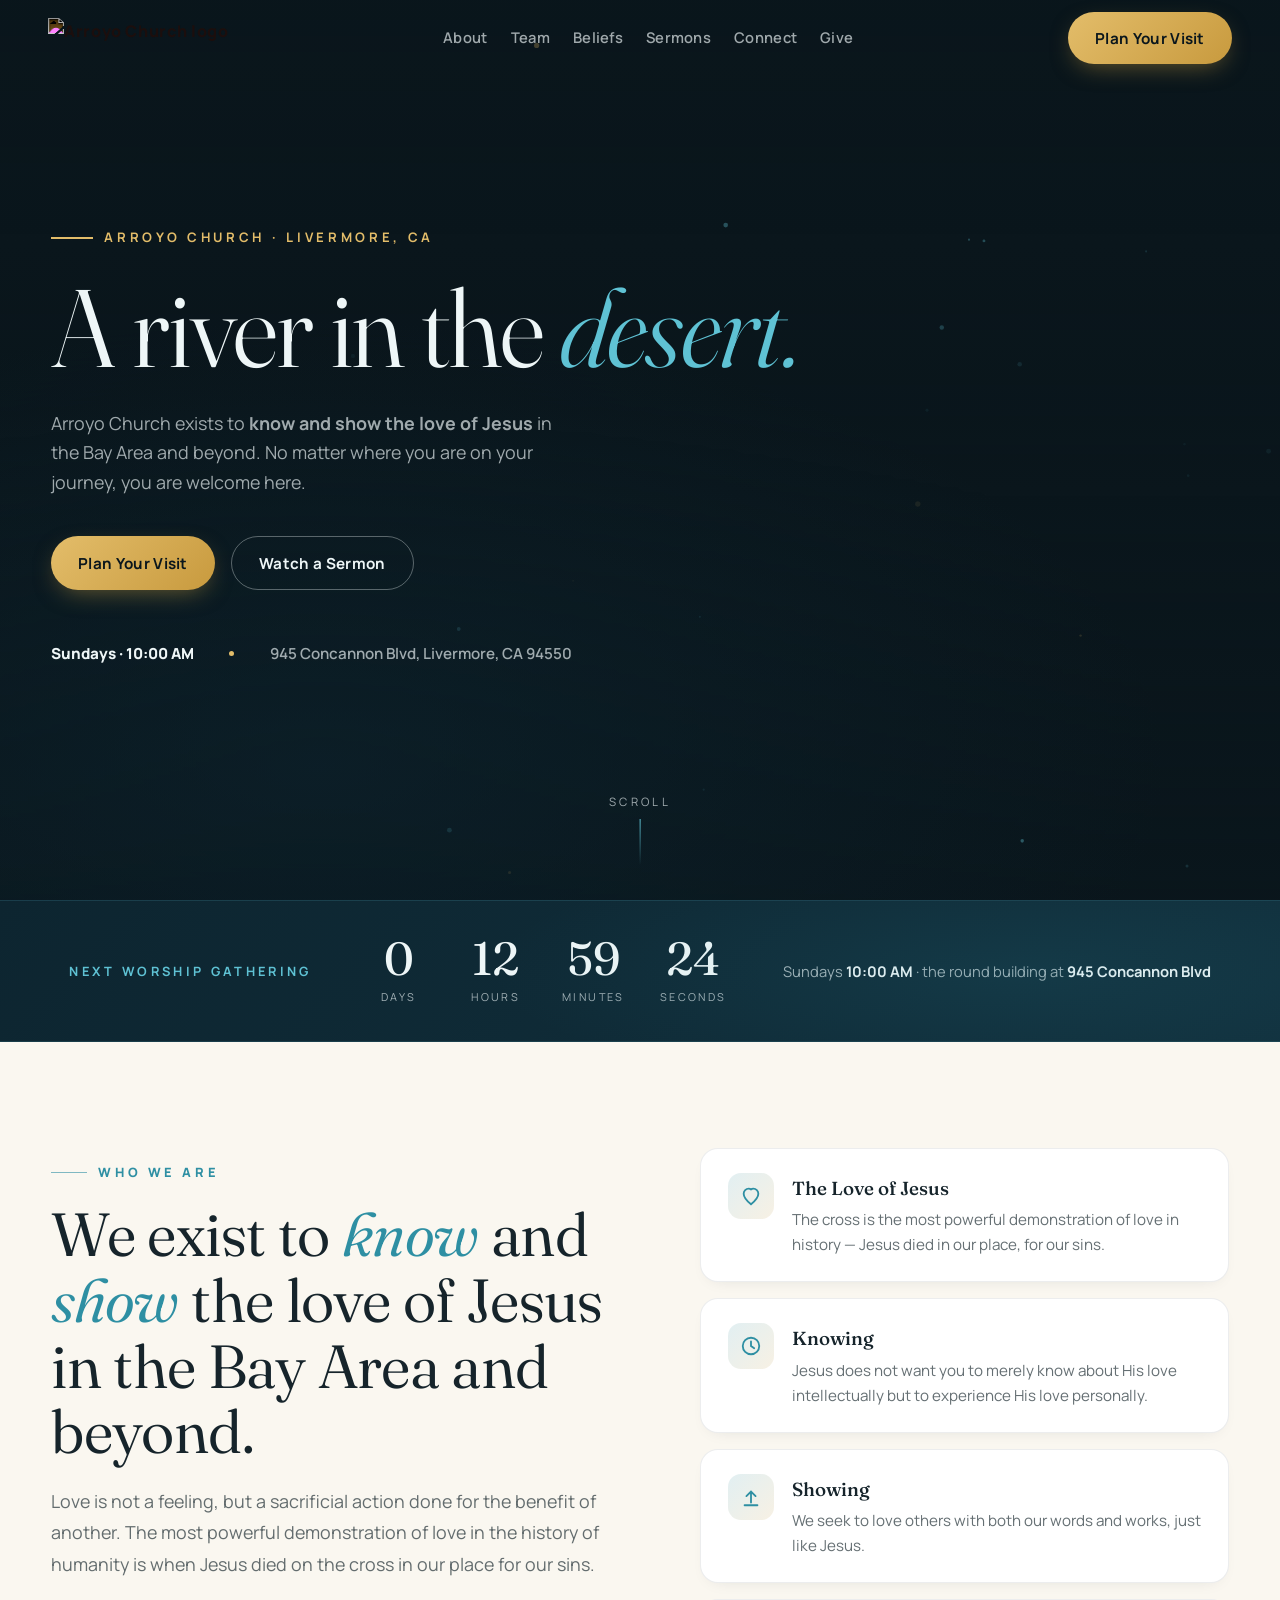
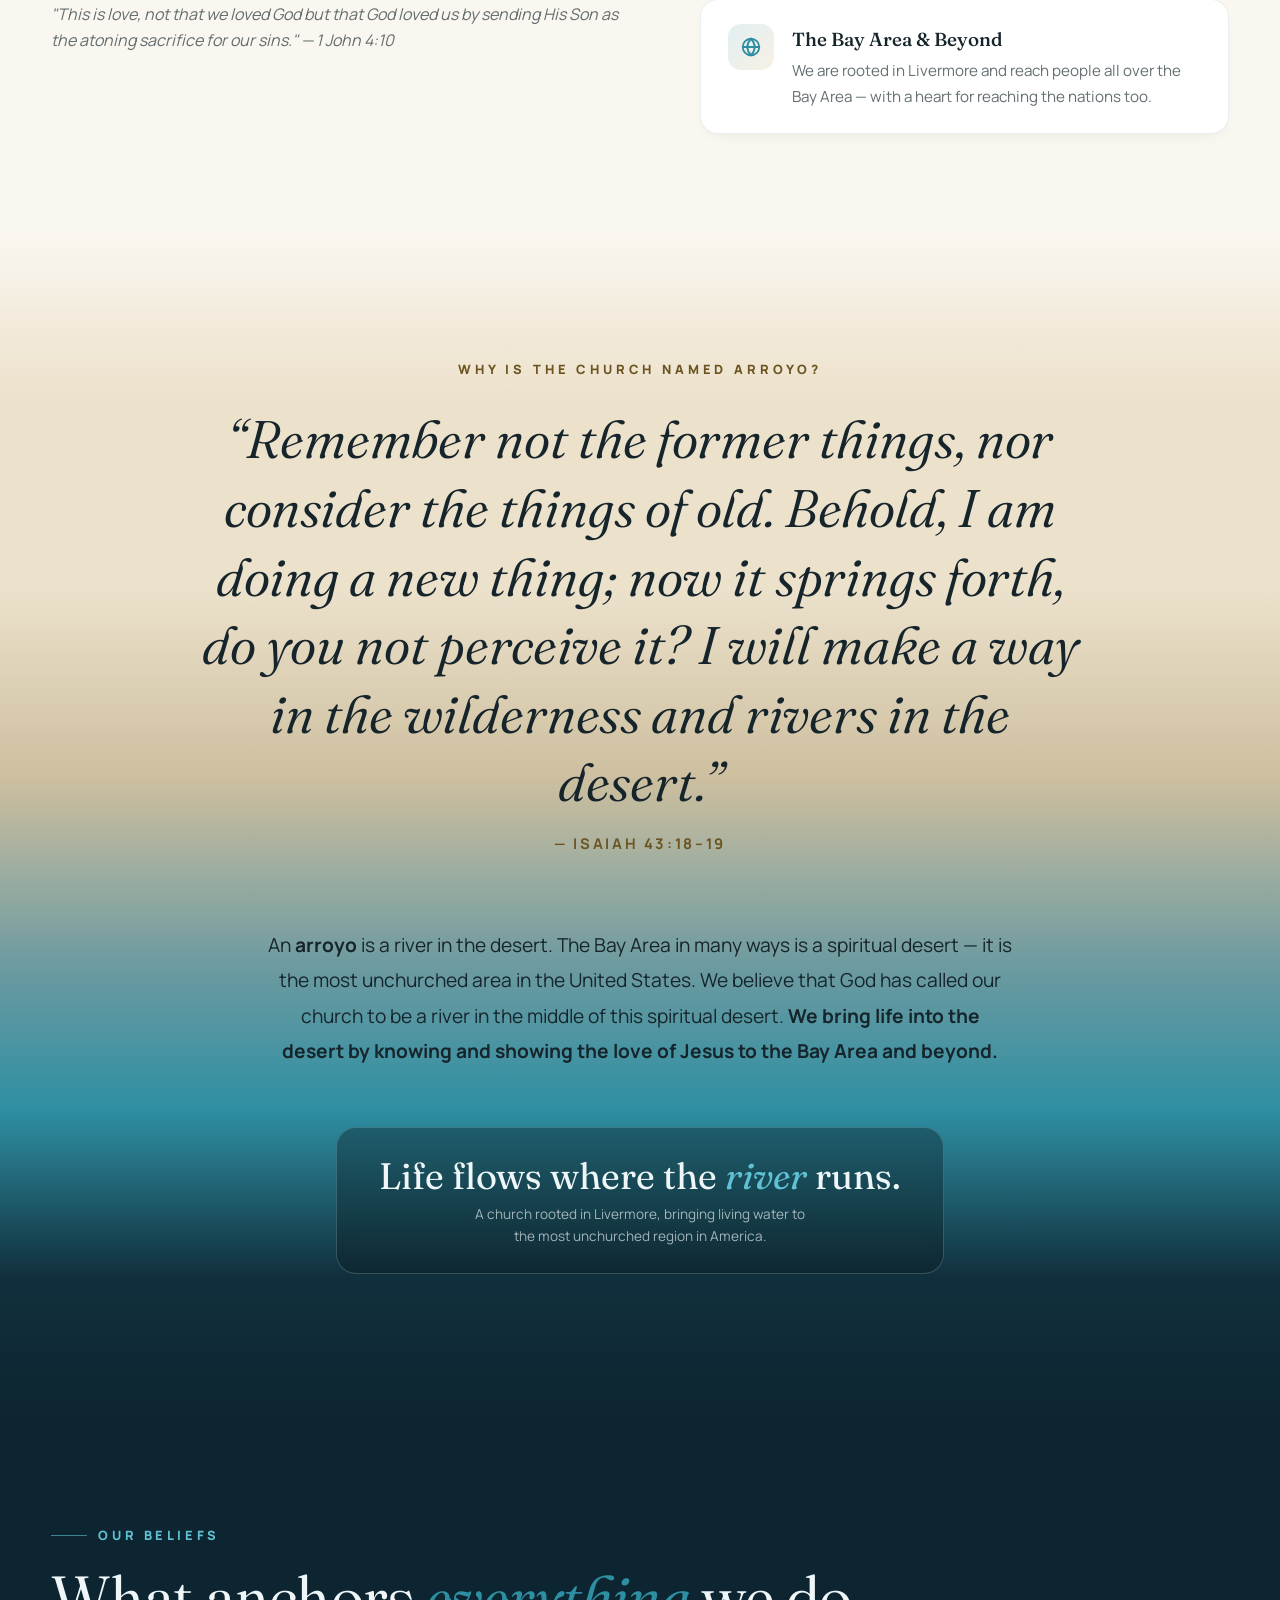
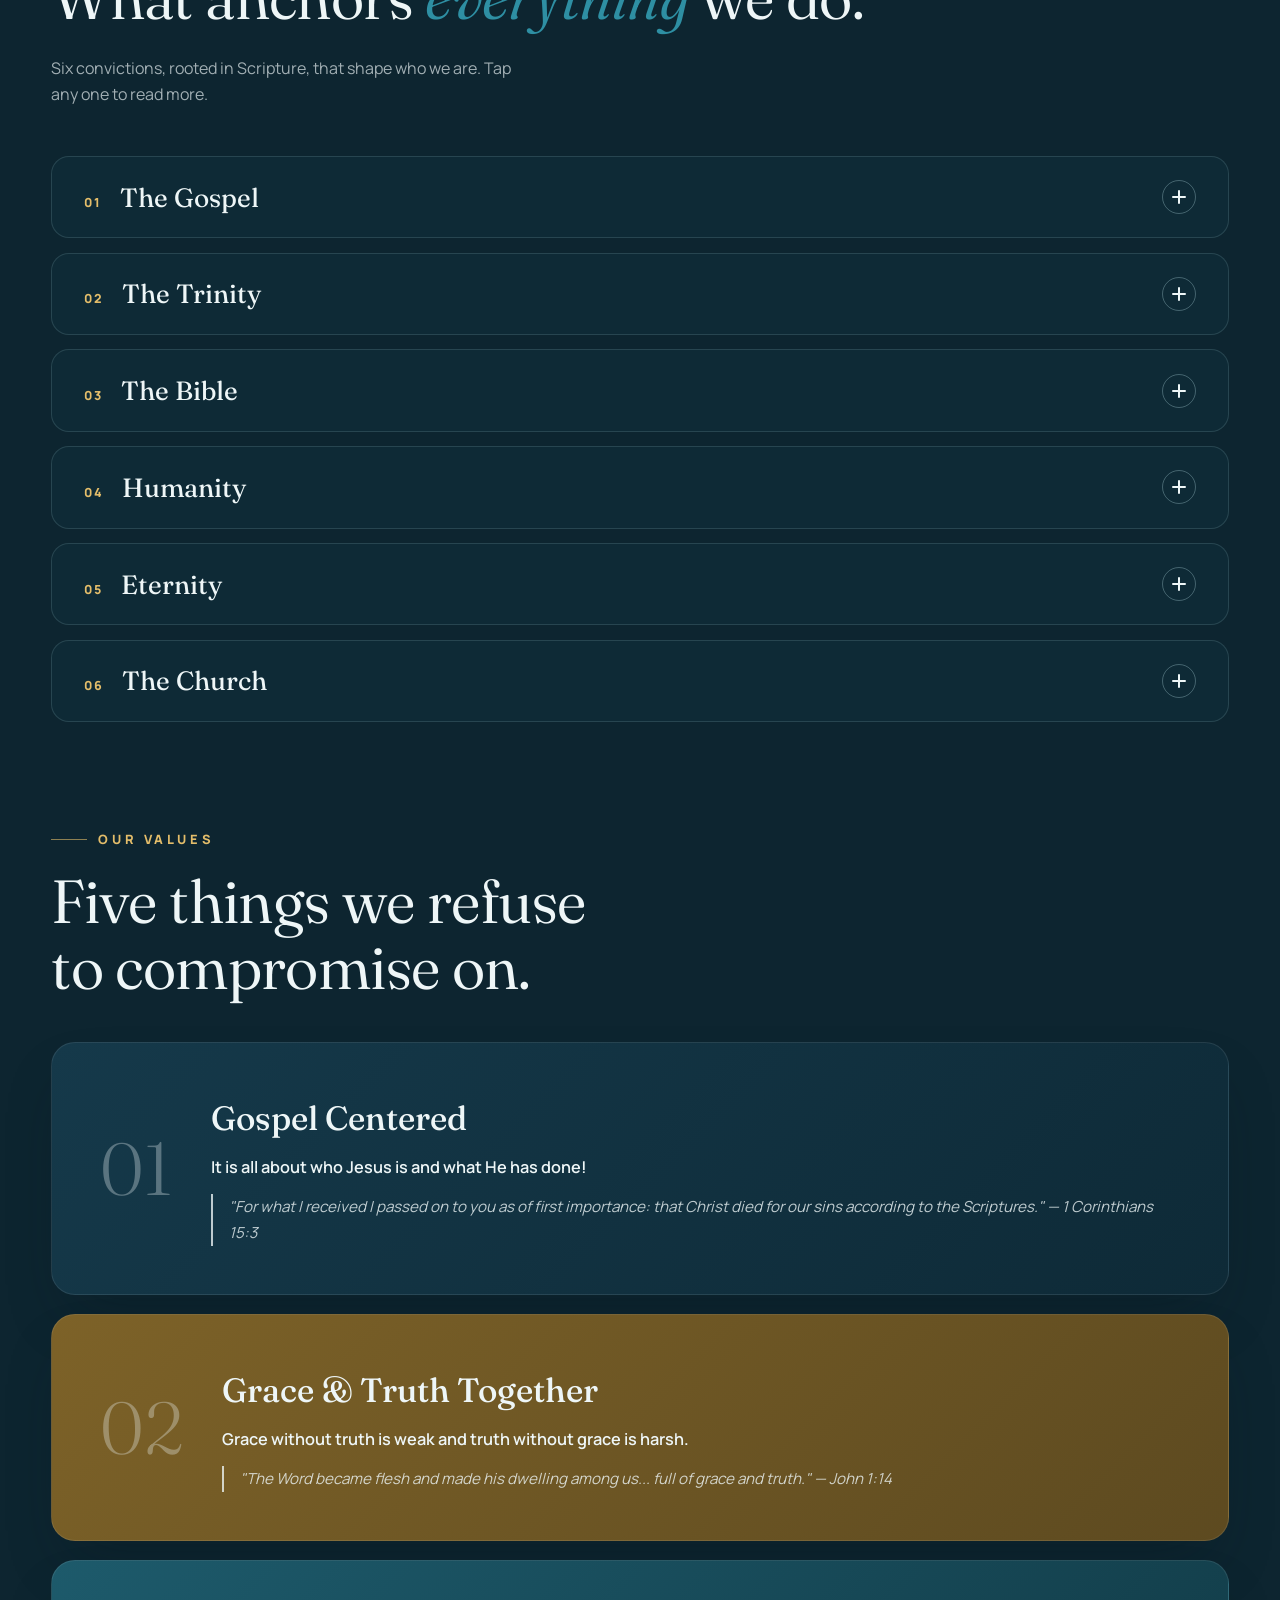
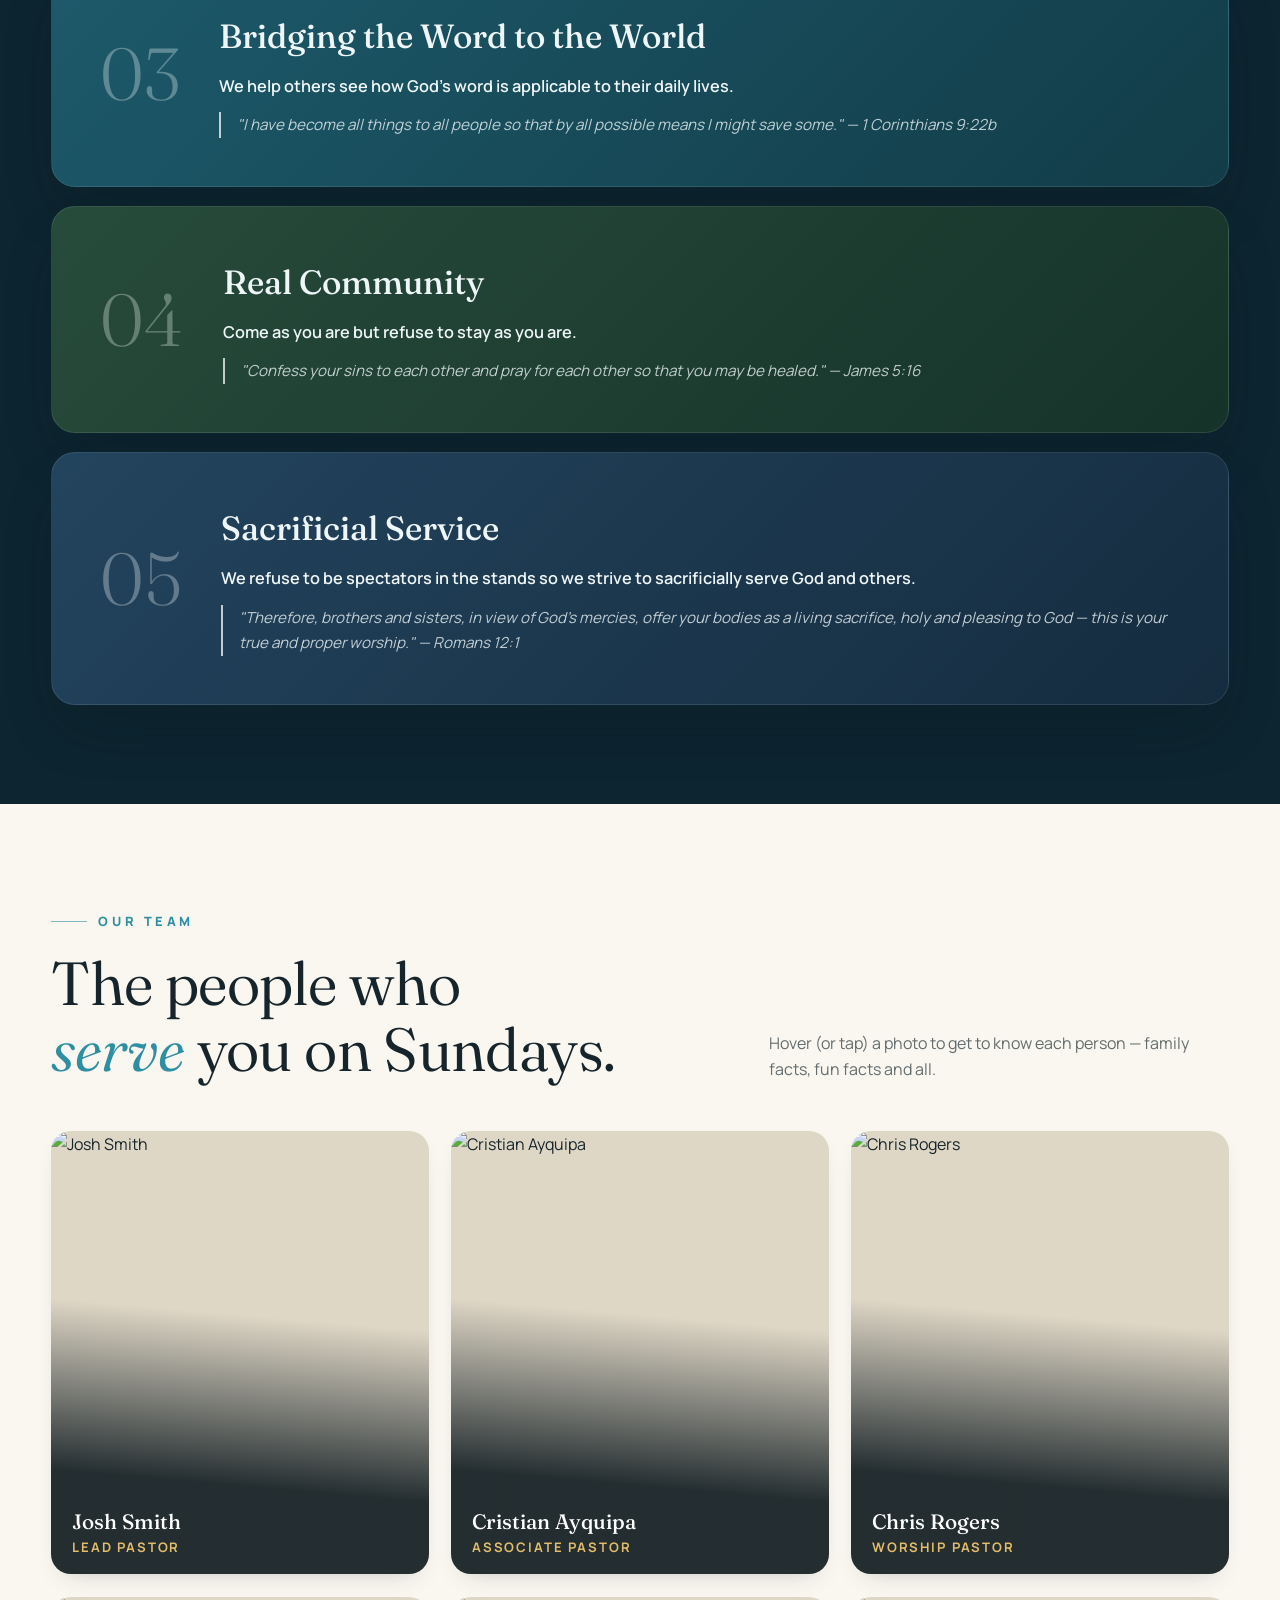
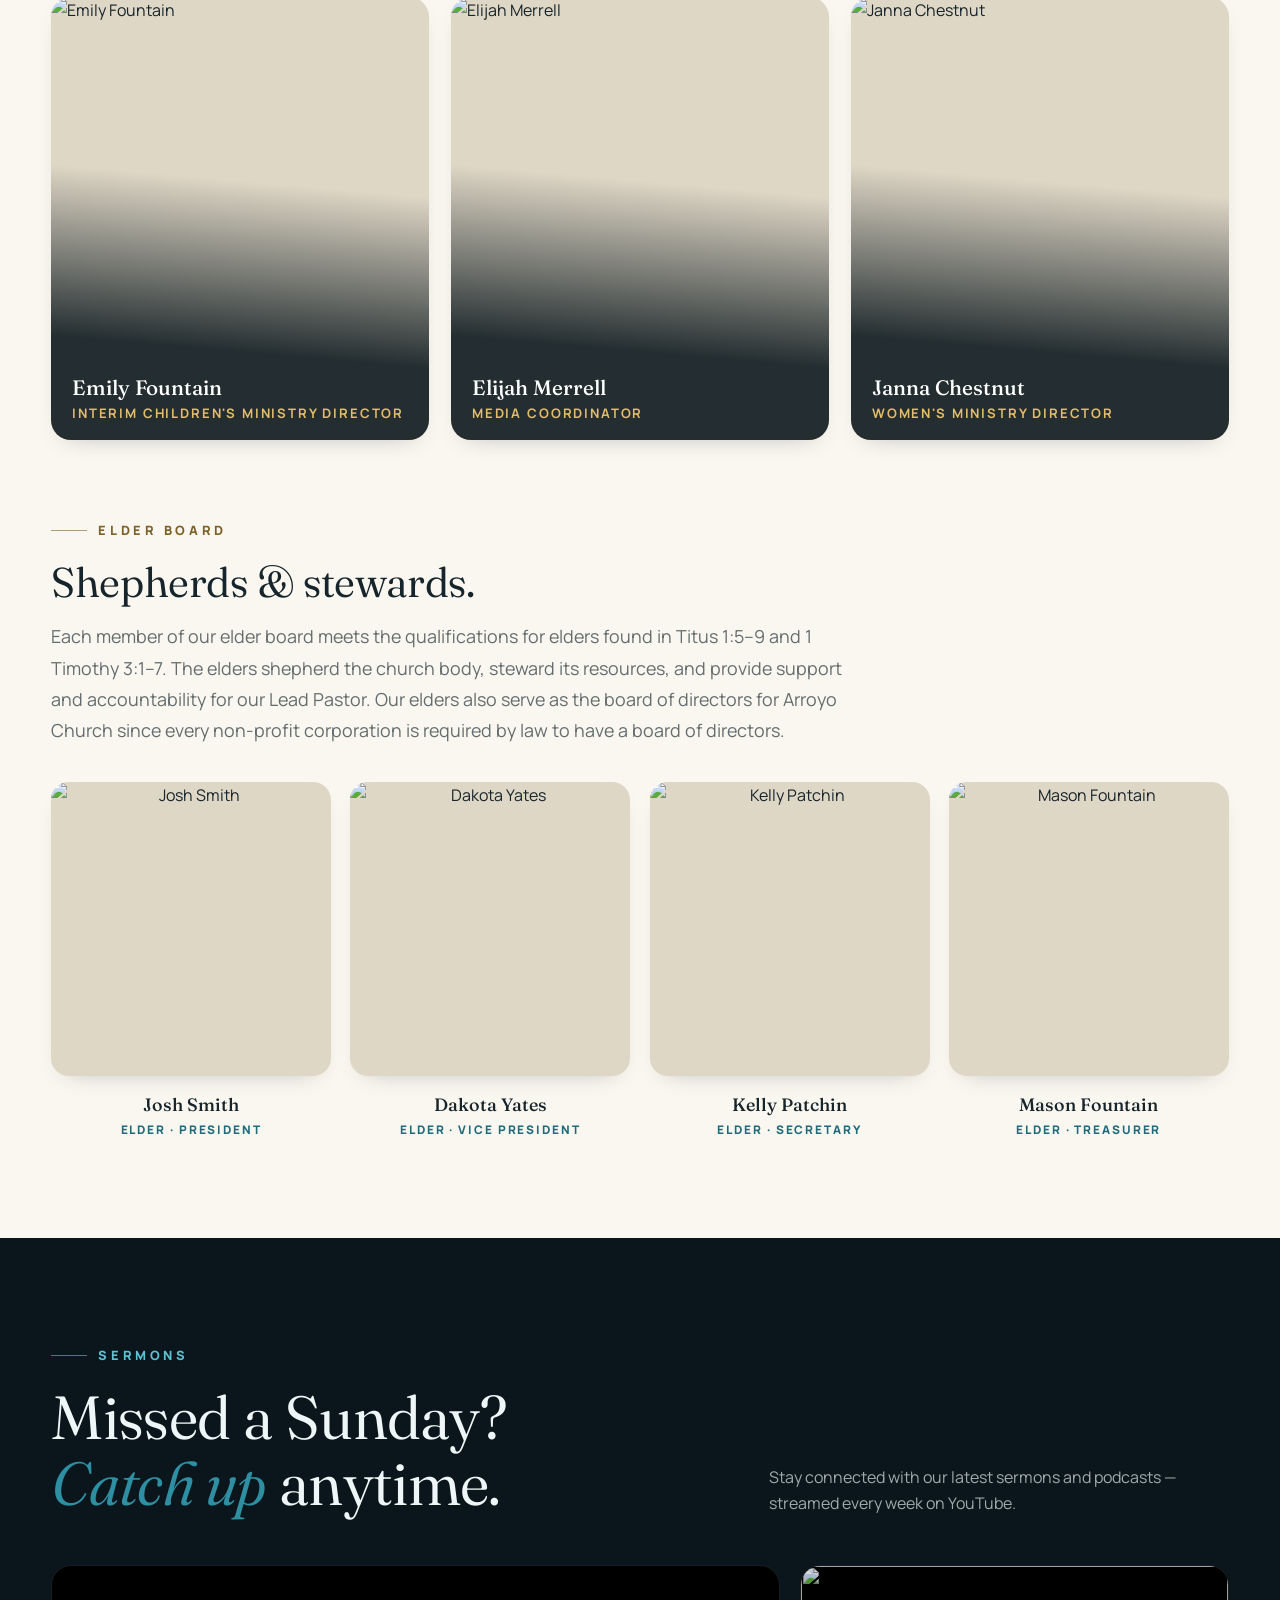
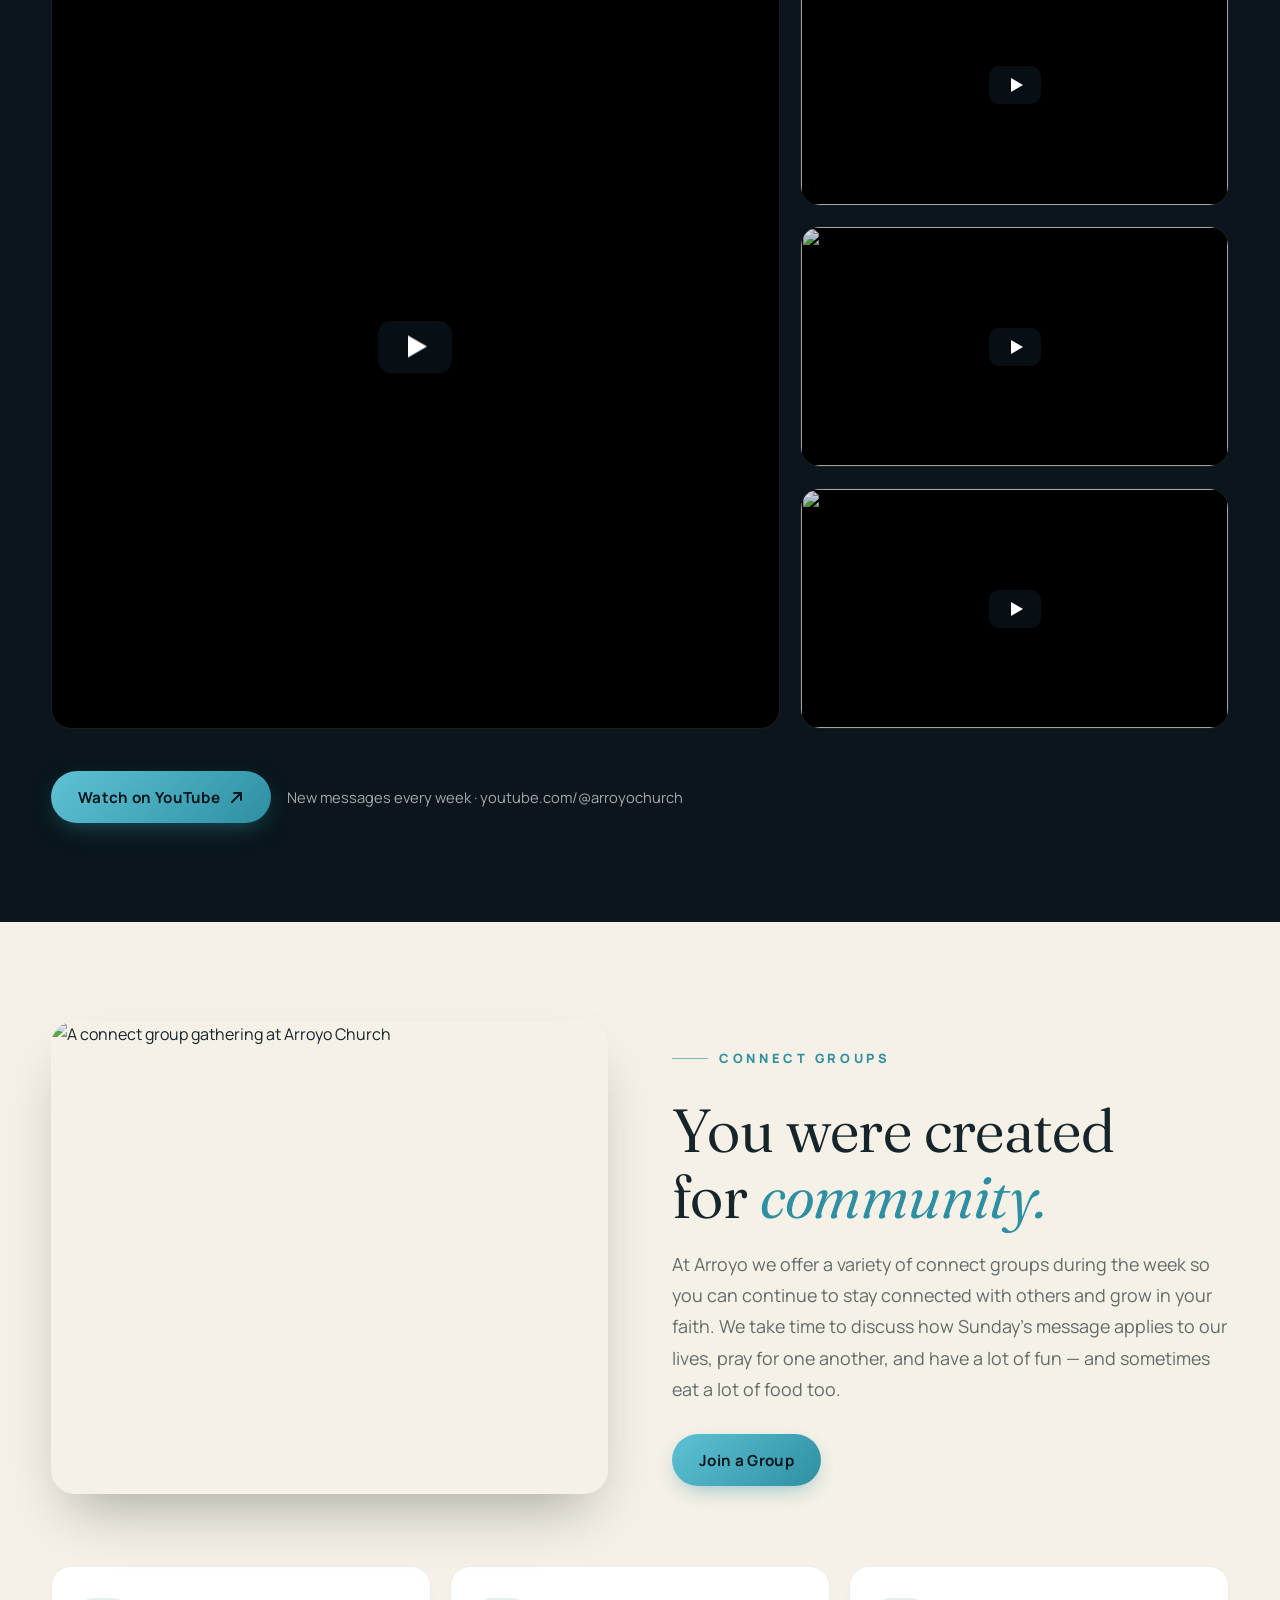
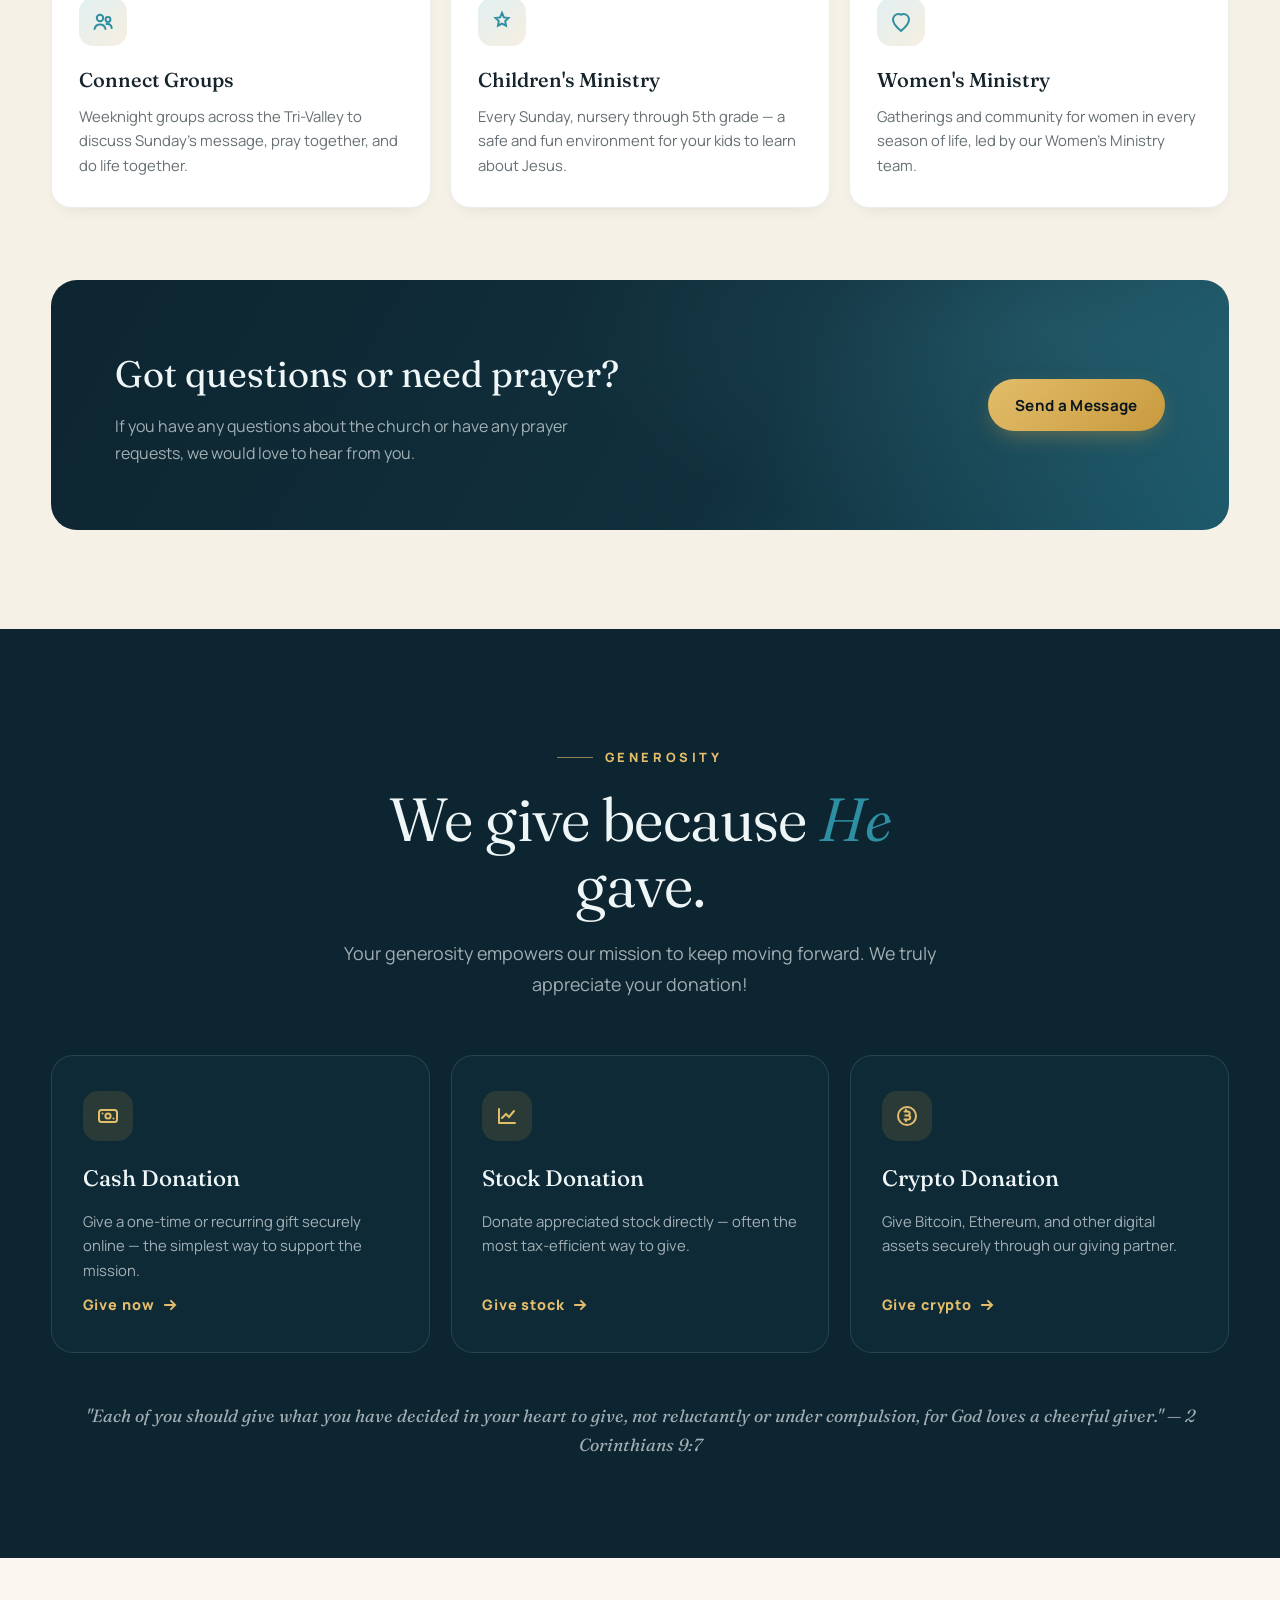
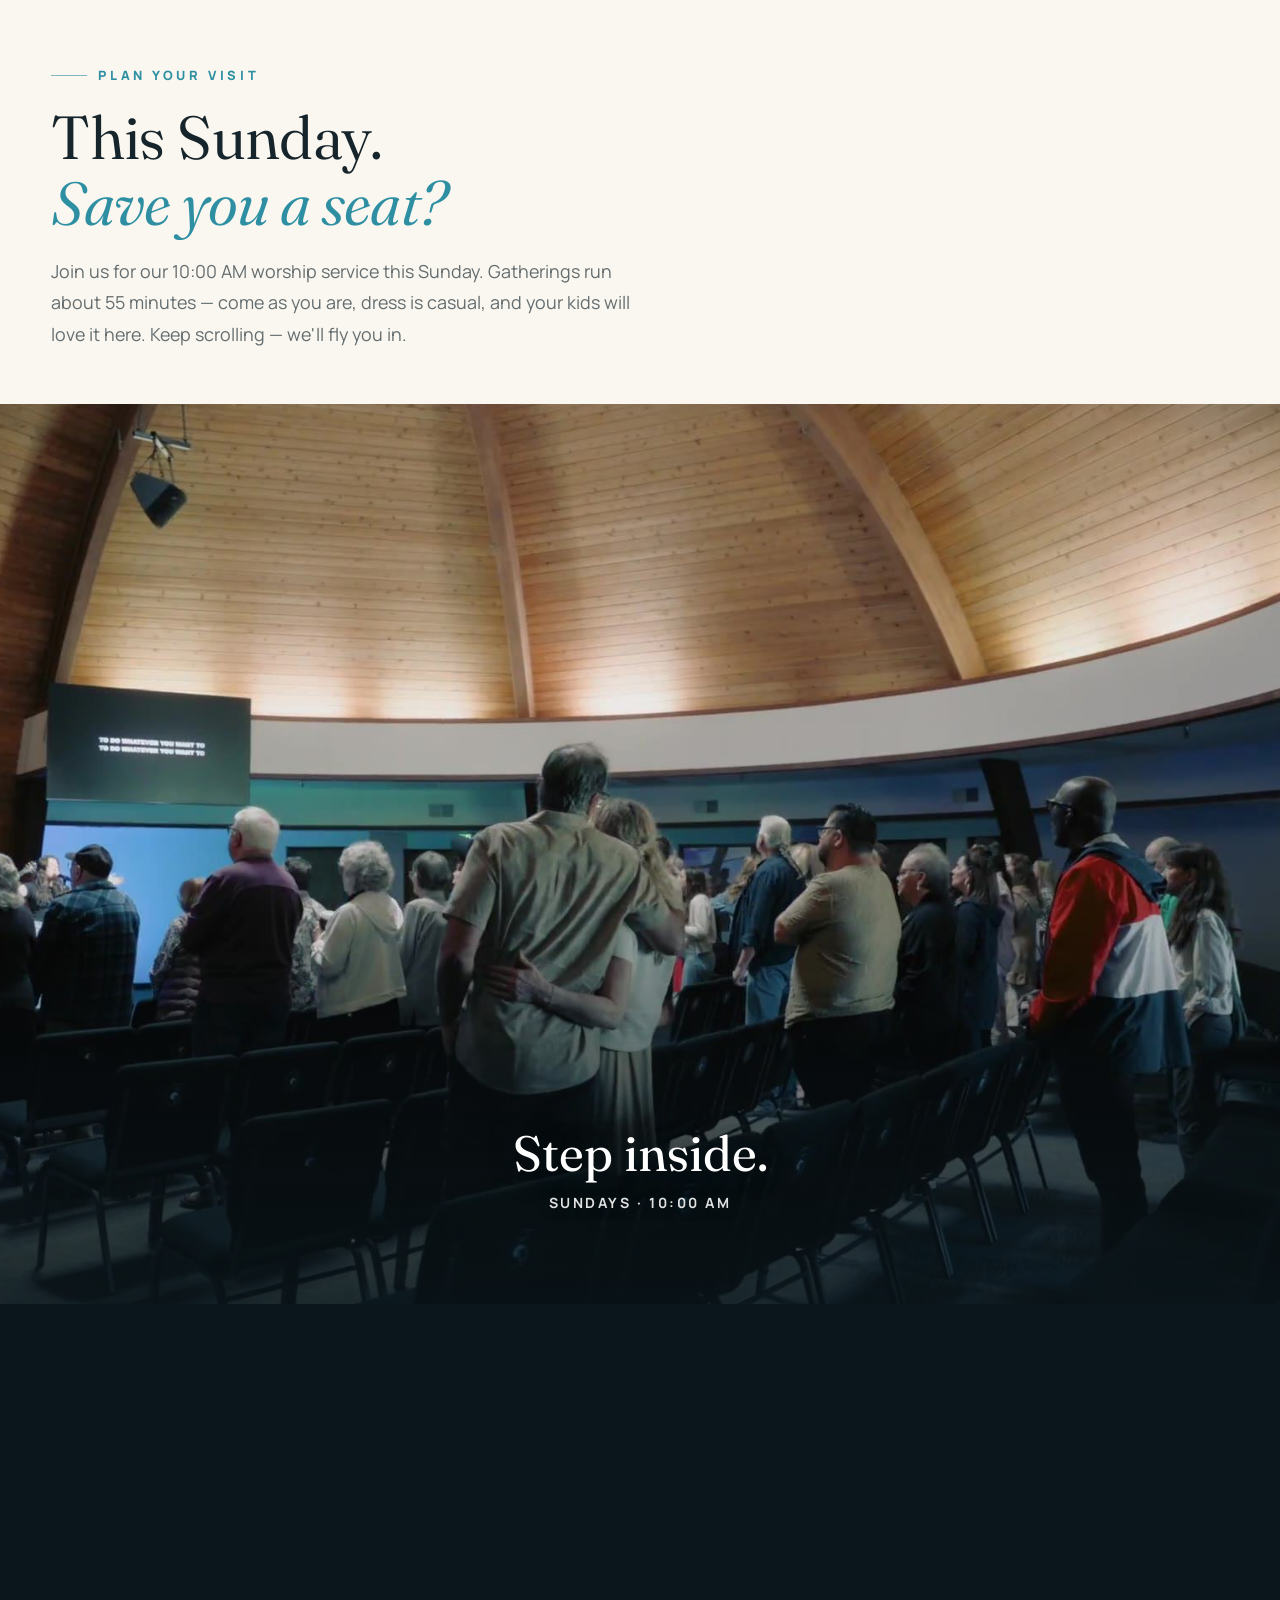
==== commit f12f1e83: "Add hero banner video (HLS) + scroll-scrubbed descent fly-in to Plan Your Visit - Hero: streams the " ====
--- a/index.html
+++ b/index.html
@@ -167,6 +167,21 @@
   will-change:transform;
 }
 @keyframes kenburns{from{transform:scale(1)}to{transform:scale(1.09) translateY(-1.5%)}}
+.hero-video{
+  position:absolute;inset:0;z-index:-3;width:100%;height:100%;object-fit:cover;
+  opacity:0;transition:opacity 1.2s ease;
+}
+.hero-video.playing{opacity:1}
+@media (prefers-reduced-motion:reduce){.hero-video{display:none}}
+.video-toggle{
+  position:absolute;right:1.4rem;bottom:1.6rem;z-index:5;
+  width:42px;height:42px;border-radius:50%;display:grid;place-items:center;
+  border:1.5px solid rgba(238,246,247,.4);color:rgba(238,246,247,.85);
+  background:rgba(10,22,28,.45);backdrop-filter:blur(6px);-webkit-backdrop-filter:blur(6px);
+  transition:border-color .3s,background .3s;
+}
+.video-toggle:hover{border-color:var(--river-lt);background:rgba(10,22,28,.7)}
+.video-toggle[hidden]{display:none}
 .hero-tint{
   position:absolute;inset:0;z-index:-2;
   background:
@@ -535,19 +550,65 @@
 /* ════════════════════════ VISIT ════════════════════════ */
 #visit{background:var(--paper);color:var(--text-dk);padding:clamp(5rem,11vh,9rem) 0}
 #visit .eyebrow{color:var(--river)}
-.visit-grid{display:grid;grid-template-columns:1fr 1fr;gap:clamp(2rem,5vw,4.5rem);align-items:start;margin-top:1rem}
-.visit-info .lead{color:var(--muted-dk);margin-top:1.2rem;max-width:50ch}
-.visit-meta{display:grid;gap:1rem;margin-top:2rem}
+.visit-intro .lead{color:var(--muted-dk);margin-top:1.2rem;max-width:54ch}
+.visit-intro{padding-bottom:clamp(2.5rem,6vh,4rem)}
+.visit-meta{display:grid;grid-template-columns:repeat(3,1fr);gap:1.4rem;margin-top:clamp(2.5rem,6vh,4rem)}
 .vm{display:flex;gap:1rem;align-items:flex-start}
 .vm .ic{flex:none;width:44px;height:44px;border-radius:13px;display:grid;place-items:center;background:linear-gradient(135deg,rgba(46,143,163,.14),rgba(200,154,62,.14));color:var(--river)}
 .vm h3{font-size:.78rem;letter-spacing:.2em;text-transform:uppercase;color:var(--muted-dk);font-family:var(--body);font-weight:600}
 .vm p{font-weight:700;font-size:1.02rem}
 .vm p a:hover{color:var(--river)}
-.visit-map{
-  border-radius:22px;overflow:hidden;box-shadow:var(--shadow-lg);
-  aspect-ratio:4/3;background:#dfd7c6;position:relative;
-}
-.visit-map iframe{width:100%;height:100%;border:0;filter:saturate(.9)}
+.btn-ghost-dark{border:1.5px solid rgba(22,36,43,.3);color:var(--text-dk)}
+.btn-ghost-dark:hover{border-color:var(--river);background:rgba(46,143,163,.08)}
+
+/* ── The Descent: fly from the Bay Area into your seat ── */
+#descent{position:relative;height:600vh;background:var(--ink)}
+.descent-sticky{
+  position:sticky;top:0;height:100vh;height:100dvh;overflow:hidden;
+  background:var(--ink);isolation:isolate;
+}
+.d-frame{position:absolute;inset:0;opacity:0;will-change:transform,opacity}
+.d-frame img{width:100%;height:100%;object-fit:cover}
+.d-vignette{position:absolute;inset:0;z-index:3;pointer-events:none;
+  background:
+    linear-gradient(to top,rgba(10,22,28,.74),rgba(10,22,28,.32) 24%,rgba(10,22,28,0) 40%),
+    radial-gradient(120% 95% at 50% 45%,transparent 55%,rgba(10,22,28,.55) 100%)}
+.d-cap{
+  position:absolute;left:50%;bottom:clamp(3.2rem,10vh,6rem);transform:translateX(-50%);
+  text-align:center;color:#fff;z-index:5;width:min(92vw,760px);
+  opacity:0;visibility:hidden;transition:opacity .45s ease,visibility 0s .45s;pointer-events:none;
+}
+.d-cap.on{opacity:1;visibility:visible;transition:opacity .45s ease,visibility 0s 0s}
+.d-cap .big{font-family:var(--display);font-weight:400;line-height:1.12;
+  font-size:clamp(1.7rem,4.6vw,3.1rem);text-shadow:0 2px 26px rgba(10,22,28,.75)}
+.d-cap .small{font-size:.88rem;font-weight:700;letter-spacing:.18em;text-transform:uppercase;
+  color:rgba(255,255,255,.88);margin-top:.6rem;text-shadow:0 1px 12px rgba(10,22,28,.85)}
+.d-cap .btn{pointer-events:auto;margin-top:1.5rem}
+.d-pin{position:absolute;top:50%;left:50%;z-index:4;margin:-7px 0 0 -7px;opacity:0;transition:opacity .4s;pointer-events:none}
+.d-pin.on{opacity:1}
+.d-pin::before{content:'';display:block;width:14px;height:14px;border-radius:50%;background:var(--gold-lt);box-shadow:0 0 0 3px rgba(10,22,28,.4)}
+.d-pin::after{content:'';position:absolute;inset:-13px;border-radius:50%;border:2px solid rgba(227,189,106,.85);animation:pinpulse 1.8s ease-out infinite}
+@keyframes pinpulse{from{transform:scale(.35);opacity:1}to{transform:scale(1.55);opacity:0}}
+.d-attrib{position:absolute;right:.7rem;bottom:.5rem;z-index:5;font-size:.62rem;
+  color:rgba(255,255,255,.6);text-shadow:0 1px 4px rgba(0,0,0,.7);transition:opacity .5s}
+/* static fallback (no JS, or reduced motion): show the seat view only */
+html:not(.js) #descent{height:auto}
+html:not(.js) .descent-sticky{position:relative;height:72vh}
+html:not(.js) .d-frame{display:none}
+html:not(.js) .d-frame.seat{display:block;opacity:1}
+html:not(.js) .d-cap.final{opacity:1;visibility:visible}
+html:not(.js) .d-attrib{display:none}
+@media (prefers-reduced-motion:reduce){
+  #descent{height:auto}
+  .descent-sticky{position:relative;height:72vh}
+  .d-frame{display:none}
+  .d-frame.seat{display:block;opacity:1!important}
+  .d-cap{opacity:0;visibility:hidden}
+  .d-cap.final{opacity:1;visibility:visible}
+  .d-pin{display:none}
+  .d-pin::after{animation:none}
+  .d-attrib{display:none}
+}
 .steps{display:grid;grid-template-columns:repeat(3,1fr);gap:1.2rem;margin-top:4.2rem}
 .step{
   background:#fff;border-radius:20px;padding:1.9rem 1.7rem;border:1px solid rgba(22,36,43,.08);
@@ -570,7 +631,7 @@
 .faq-item .f-body{max-height:0;overflow:hidden;visibility:hidden;transition:max-height .5s var(--ease-out),visibility 0s .5s}
 .faq-item.open .f-body{visibility:visible;transition:max-height .5s var(--ease-out),visibility 0s 0s}
 .faq-item .f-body-pad{padding:0 .2rem 1.4rem;color:var(--muted-dk);max-width:72ch}
-@media (max-width:920px){.visit-grid{grid-template-columns:1fr}.steps{grid-template-columns:1fr}}
+@media (max-width:920px){.visit-meta{grid-template-columns:1fr}.steps{grid-template-columns:1fr}}
 
 /* ════════════════════════ FINAL CTA + FOOTER ════════════════════════ */
 #final-cta{
@@ -652,6 +713,12 @@
 <!-- ═══════════════ HERO ═══════════════ -->
 <section id="hero">
   <div class="hero-bg" role="img" aria-label="Worship gathering at Arroyo Church"></div>
+  <video id="hero-video" class="hero-video" muted loop playsinline autoplay preload="metadata"
+    aria-hidden="true" tabindex="-1"></video>
+  <button id="video-toggle" class="video-toggle" aria-label="Pause background video" hidden>
+    <svg id="vt-pause" width="14" height="14" viewBox="0 0 14 14" fill="currentColor"><rect x="2" y="1.5" width="3.4" height="11" rx="1"/><rect x="8.6" y="1.5" width="3.4" height="11" rx="1"/></svg>
+    <svg id="vt-play" width="14" height="14" viewBox="0 0 14 14" fill="currentColor" style="display:none"><path d="M3.5 1.8v10.4c0 .8.9 1.3 1.6.9l8-5.2c.6-.4.6-1.4 0-1.8l-8-5.2c-.7-.4-1.6.1-1.6.9z"/></svg>
+  </button>
   <div class="hero-tint"></div>
   <canvas id="water" aria-hidden="true"></canvas>
   <div class="hero-inner">
@@ -1049,13 +1116,36 @@
 
 <!-- ═══════════════ PLAN YOUR VISIT ═══════════════ -->
 <section id="visit">
+  <div class="wrap visit-intro">
+    <p class="eyebrow reveal">Plan your visit</p>
+    <h2 class="h2 reveal" style="--d:.06s">This Sunday.<br><em>Save you a seat?</em></h2>
+    <p class="lead reveal" style="--d:.12s">Join us for our 10:00 AM worship service this Sunday. Gatherings run about 55 minutes — come as you are, dress is casual, and your kids will love it here. Keep scrolling — we'll fly you in.</p>
+  </div>
+
+  <div id="descent" aria-label="A flight from the Bay Area down to your seat at Arroyo Church">
+    <div class="descent-sticky">
+      <div class="d-frame" data-f="0"><img src="assets/descent/aerial_1.jpg" alt="" loading="lazy" decoding="async"></div>
+      <div class="d-frame" data-f="1"><img src="assets/descent/aerial_2.jpg" alt="" loading="lazy" decoding="async"></div>
+      <div class="d-frame" data-f="2"><img src="assets/descent/aerial_3.jpg" alt="" loading="lazy" decoding="async"></div>
+      <div class="d-frame" data-f="3"><img src="assets/descent/aerial_4.jpg" alt="Aerial view of the blocks around 945 Concannon Blvd, Livermore" loading="lazy" decoding="async"></div>
+      <div class="d-frame" data-f="4"><img src="assets/descent/aerial_5.jpg" alt="Aerial view of the round worship center at Arroyo Church" loading="lazy" decoding="async"></div>
+      <div class="d-frame" data-f="5"><img src="assets/descent/interior_wide.jpg" alt="Inside the round worship center during a Sunday gathering" loading="lazy" decoding="async"></div>
+      <div class="d-frame seat" data-f="6"><img src="assets/descent/seat_view.jpg" alt="The view from a seat at Arroyo Church, looking at the worship team on stage" loading="lazy" decoding="async"></div>
+      <div class="d-vignette"></div>
+      <div class="d-pin" id="d-pin"></div>
+      <div class="d-cap" data-c="0"><div class="big">Wherever you're coming from&hellip;</div><div class="small">The Bay Area</div></div>
+      <div class="d-cap" data-c="1"><div class="big">&hellip;find your way to Livermore.</div><div class="small">The Tri-Valley · California</div></div>
+      <div class="d-cap" data-c="2"><div class="big">Head to the south side of town.</div><div class="small">Concannon Blvd &amp; Holmes St</div></div>
+      <div class="d-cap" data-c="3"><div class="big">945 Concannon Blvd.</div><div class="small">Plenty of parking on site</div></div>
+      <div class="d-cap" data-c="4"><div class="big">Look for the round building.</div><div class="small">You can't miss it</div></div>
+      <div class="d-cap" data-c="5"><div class="big">Step inside.</div><div class="small">Sundays · 10:00 AM</div></div>
+      <div class="d-cap final" data-c="6"><div class="big">We saved you a seat.</div><div class="small">Sundays · 10:00 AM · 55 minutes</div><a class="btn btn-gold magnet" href="mailto:josh@arroyochurch.com?subject=I%27m%20planning%20to%20visit%20this%20Sunday!&body=Hi%20Arroyo%20Church%2C%0A%0AI%27m%20planning%20to%20join%20you%20this%20Sunday%20at%2010am.%0A%0AName%3A%20%0ANumber%20of%20people%20coming%3A%20%0AKids%20joining%3F%20%0A%0ASee%20you%20soon!">Let Us Know You're Coming</a></div>
+      <div class="d-attrib" id="d-attrib">Imagery &copy; Esri &middot; Maxar &middot; Earthstar Geographics</div>
+    </div>
+  </div>
+
   <div class="wrap">
-    <p class="eyebrow reveal">Plan your visit</p>
-    <div class="visit-grid">
-      <div class="visit-info">
-        <h2 class="h2 reveal" style="--d:.06s">This Sunday.<br><em>Save you a seat?</em></h2>
-        <p class="lead reveal" style="--d:.12s">Join us for our 10:00 AM worship service this Sunday. Gatherings run about 55 minutes — come as you are, dress is casual, and your kids will love it here.</p>
-        <div class="visit-meta">
+    <div class="visit-meta">
           <div class="vm reveal" style="--d:.16s">
             <div class="ic"><svg width="20" height="20" viewBox="0 0 24 24" fill="none" stroke="currentColor" stroke-width="2" stroke-linecap="round"><path d="M12 21s-7-5.6-7-11a7 7 0 1114 0c0 5.4-7 11-7 11z"/><circle cx="12" cy="10" r="2.6"/></svg></div>
             <div><h3>Location</h3><p>945 Concannon Blvd, Livermore, CA 94550<br><span style="font-weight:500;color:var(--muted-dk);font-size:.9rem">The worship center is the round building.</span></p></div>
@@ -1068,14 +1158,10 @@
             <div class="ic"><svg width="20" height="20" viewBox="0 0 24 24" fill="none" stroke="currentColor" stroke-width="2" stroke-linecap="round"><path d="M4 6h16v12H4z"/><path d="M4 7l8 6 8-6"/></svg></div>
             <div><h3>Contact</h3><p><a href="mailto:josh@arroyochurch.com">josh@arroyochurch.com</a><br><a href="tel:+19256940426">(925) 694-0426</a></p></div>
           </div>
-        </div>
-        <div class="hero-ctas reveal" style="--d:.34s;opacity:1;transform:none;margin-top:2.2rem">
-          <a class="btn btn-gold magnet" href="mailto:josh@arroyochurch.com?subject=I%27m%20planning%20to%20visit%20this%20Sunday!&body=Hi%20Arroyo%20Church%2C%0A%0AI%27m%20planning%20to%20join%20you%20this%20Sunday%20at%2010am.%0A%0AName%3A%20%0ANumber%20of%20people%20coming%3A%20%0AKids%20joining%3F%20%0A%0ASee%20you%20soon!">Let Us Know You're Coming</a>
-        </div>
-      </div>
-      <div class="visit-map reveal" style="--d:.15s">
-        <iframe title="Map to Arroyo Church — 945 Concannon Blvd, Livermore, CA" src="https://www.google.com/maps?q=945+Concannon+Blvd,+Livermore,+CA+94550&output=embed" loading="lazy" referrerpolicy="no-referrer-when-downgrade" allowfullscreen></iframe>
-      </div>
+    </div>
+    <div class="hero-ctas reveal" style="--d:.2s;opacity:1;transform:none;margin-top:2.6rem">
+      <a class="btn btn-gold magnet" href="mailto:josh@arroyochurch.com?subject=I%27m%20planning%20to%20visit%20this%20Sunday!&body=Hi%20Arroyo%20Church%2C%0A%0AI%27m%20planning%20to%20join%20you%20this%20Sunday%20at%2010am.%0A%0AName%3A%20%0ANumber%20of%20people%20coming%3A%20%0AKids%20joining%3F%20%0A%0ASee%20you%20soon!">Let Us Know You're Coming</a>
+      <a class="btn btn-ghost-dark magnet" href="https://www.google.com/maps/dir/?api=1&destination=945+Concannon+Blvd,+Livermore,+CA+94550" target="_blank" rel="noopener">Get Directions</a>
     </div>
 
     <div class="steps">
@@ -1182,7 +1268,8 @@
 <script>
 (function(){
 'use strict';
-const reduceMotion = window.matchMedia('(prefers-reduced-motion: reduce)').matches;
+const rmQuery = window.matchMedia('(prefers-reduced-motion: reduce)');
+let reduceMotion = rmQuery.matches;
 const finePointer = window.matchMedia('(pointer: fine)').matches;
 
 /* ── Hero headline word split ─────────────────────────── */
@@ -1391,6 +1478,22 @@
   riverPath.style.strokeDasharray = pathLen;
   riverPath.style.strokeDashoffset = pathLen;
 }
+/* descent (Plan Your Visit fly-in) */
+const descent = document.getElementById('descent');
+const dFrames = descent ? Array.from(descent.querySelectorAll('.d-frame')) : [];
+const dCaps = descent ? Array.from(descent.querySelectorAll('.d-cap')) : [];
+const dPin = document.getElementById('d-pin');
+const dAttrib = document.getElementById('d-attrib');
+/* per-transition zoom: outgoing frame scales to kOut, incoming starts at scale inFrom */
+const D_T = [
+  {kOut:5,    inFrom:1/5},    // Bay Area -> Tri-Valley
+  {kOut:5,    inFrom:1/5},    // Tri-Valley -> south Livermore
+  {kOut:4.8,  inFrom:1/4.8},  // south Livermore -> the block
+  {kOut:4.17, inFrom:1/4.17}, // the block -> the round building
+  {kOut:2.4,  inFrom:1.10},   // through the roof -> inside
+  {kOut:1.06, inFrom:1.10},   // walk to your seat
+];
+
 let ticking = false;
 function onScroll(){
   if(ticking) return; ticking = true;
@@ -1422,12 +1525,55 @@
         inner.style.opacity = Math.max(0, 1 - sy / (vhCache * 0.85));
       }
     }
+
+    if(descent && !reduceMotion && dFrames.length === D_T.length + 1){
+      const dr = descent.getBoundingClientRect();
+      if(dr.bottom > 0 && dr.top < vhCache){
+        const span = dr.height - vhCache;
+        const p = span > 0 ? Math.min(1, Math.max(0, -dr.top / span)) : 0;
+        const N = D_T.length;
+        const s = Math.min(N - 1e-6, p * N);
+        const idx = Math.floor(s);
+        const t = s - idx;
+        const tr = D_T[idx];
+        for(let i = 0; i < dFrames.length; i++){
+          const f = dFrames[i];
+          if(i === idx){
+            f.style.opacity = 1;
+            f.style.transform = 'scale(' + Math.pow(tr.kOut, t) + ')';
+          } else if(i === idx + 1){
+            f.style.opacity = Math.min(1, Math.max(0, (t - 0.25) / 0.5));
+            f.style.transform = 'scale(' + Math.pow(tr.inFrom, 1 - t) + ')';
+          } else {
+            f.style.opacity = 0;
+          }
+        }
+        const capIdx = (t < 0.55) ? idx : idx + 1;
+        dCaps.forEach(c => c.classList.toggle('on', +c.dataset.c === capIdx));
+        if(dPin) dPin.classList.toggle('on', capIdx === 3 || capIdx === 4);
+        if(dAttrib) dAttrib.style.opacity = capIdx <= 4 ? 1 : 0;
+      }
+    }
   });
 }
 let vhCache = window.innerHeight;
-window.addEventListener('resize', () => { vhCache = window.innerHeight; }, {passive:true});
+window.addEventListener('resize', () => { vhCache = window.innerHeight; onScroll(); }, {passive:true});
 window.addEventListener('scroll', onScroll, {passive:true});
 onScroll();
+/* react to a mid-session reduced-motion toggle: clear descent inline state
+   so the static CSS fallback (or the scrub) takes over cleanly */
+if(rmQuery.addEventListener){
+  rmQuery.addEventListener('change', e => {
+    reduceMotion = e.matches;
+    if(reduceMotion){
+      dFrames.forEach(f => { f.style.opacity = ''; f.style.transform = ''; });
+      dCaps.forEach(c => c.classList.remove('on'));
+      if(dPin) dPin.classList.remove('on');
+      if(dAttrib) dAttrib.style.opacity = '';
+    }
+    onScroll();
+  });
+}
 
 /* ── Hero water particle canvas ───────────────────────── */
 (function(){
@@ -1497,6 +1643,60 @@
   init();
 })();
 
+/* ── Hero background video (Squarespace HLS stream) ───── */
+(function(){
+  const v = document.getElementById('hero-video');
+  if(!v) return;
+  if(reduceMotion){ v.remove(); return; }
+  const src = 'https://video.squarespace-cdn.com/content/v1/68532fdd269d6a05dbb80b84/37960feb-4784-46c1-901c-1b90df95ed74/playlist.m3u8';
+  const toggle = document.getElementById('video-toggle');
+  const vtPause = document.getElementById('vt-pause');
+  const vtPlay = document.getElementById('vt-play');
+  let userPaused = false;
+  function wire(){
+    v.muted = true;
+    v.addEventListener('playing', () => v.classList.add('playing'));
+    v.addEventListener('error', () => v.classList.remove('playing'));
+    const vio = new IntersectionObserver(es => es.forEach(e => {
+      if(e.isIntersecting && !userPaused){ const pr = v.play(); if(pr) pr.catch(() => {}); }
+      else v.pause();
+    }));
+    vio.observe(v);
+    if(toggle){
+      toggle.hidden = false;
+      toggle.addEventListener('click', () => {
+        userPaused = !userPaused;
+        if(userPaused){ v.pause(); } else { const pr = v.play(); if(pr) pr.catch(() => {}); }
+        toggle.setAttribute('aria-label', userPaused ? 'Play background video' : 'Pause background video');
+        vtPause.style.display = userPaused ? 'none' : '';
+        vtPlay.style.display = userPaused ? '' : 'none';
+      });
+    }
+  }
+  if(window.MediaSource || window.ManagedMediaSource){
+    // hls.js adapts quality to player size (Chrome native HLS sticks to 360p)
+    const s = document.createElement('script');
+    s.src = 'https://cdn.jsdelivr.net/npm/hls.js@1.6.16/dist/hls.min.js';
+    s.integrity = 'sha384-5E8B0pTlZZJMabWpC0fyYf6OUpe15jJij34BqBAh4NXoHAlLNOjCPRrwtOXOQFAn';
+    s.crossOrigin = 'anonymous';
+    s.onload = () => {
+      if(window.Hls && Hls.isSupported()){
+        const h = new Hls({capLevelToPlayerSize: true});
+        h.on(Hls.Events.ERROR, (ev, data) => {
+          if(data && data.fatal){ h.destroy(); v.classList.remove('playing'); if(toggle) toggle.hidden = true; }
+        });
+        h.loadSource(src); h.attachMedia(v); wire();
+      } else if(v.canPlayType('application/vnd.apple.mpegurl')){
+        v.src = src; wire();
+      }
+    };
+    s.onerror = () => { if(v.canPlayType('application/vnd.apple.mpegurl')){ v.src = src; wire(); } };
+    document.head.appendChild(s);
+  } else if(v.canPlayType('application/vnd.apple.mpegurl')){
+    v.src = src; wire();  // iOS Safari: native HLS
+  }
+})();
+
 /* ── Custom cursor ────────────────────────────────────── */
 (function(){
   if(!finePointer || reduceMotion) return;
